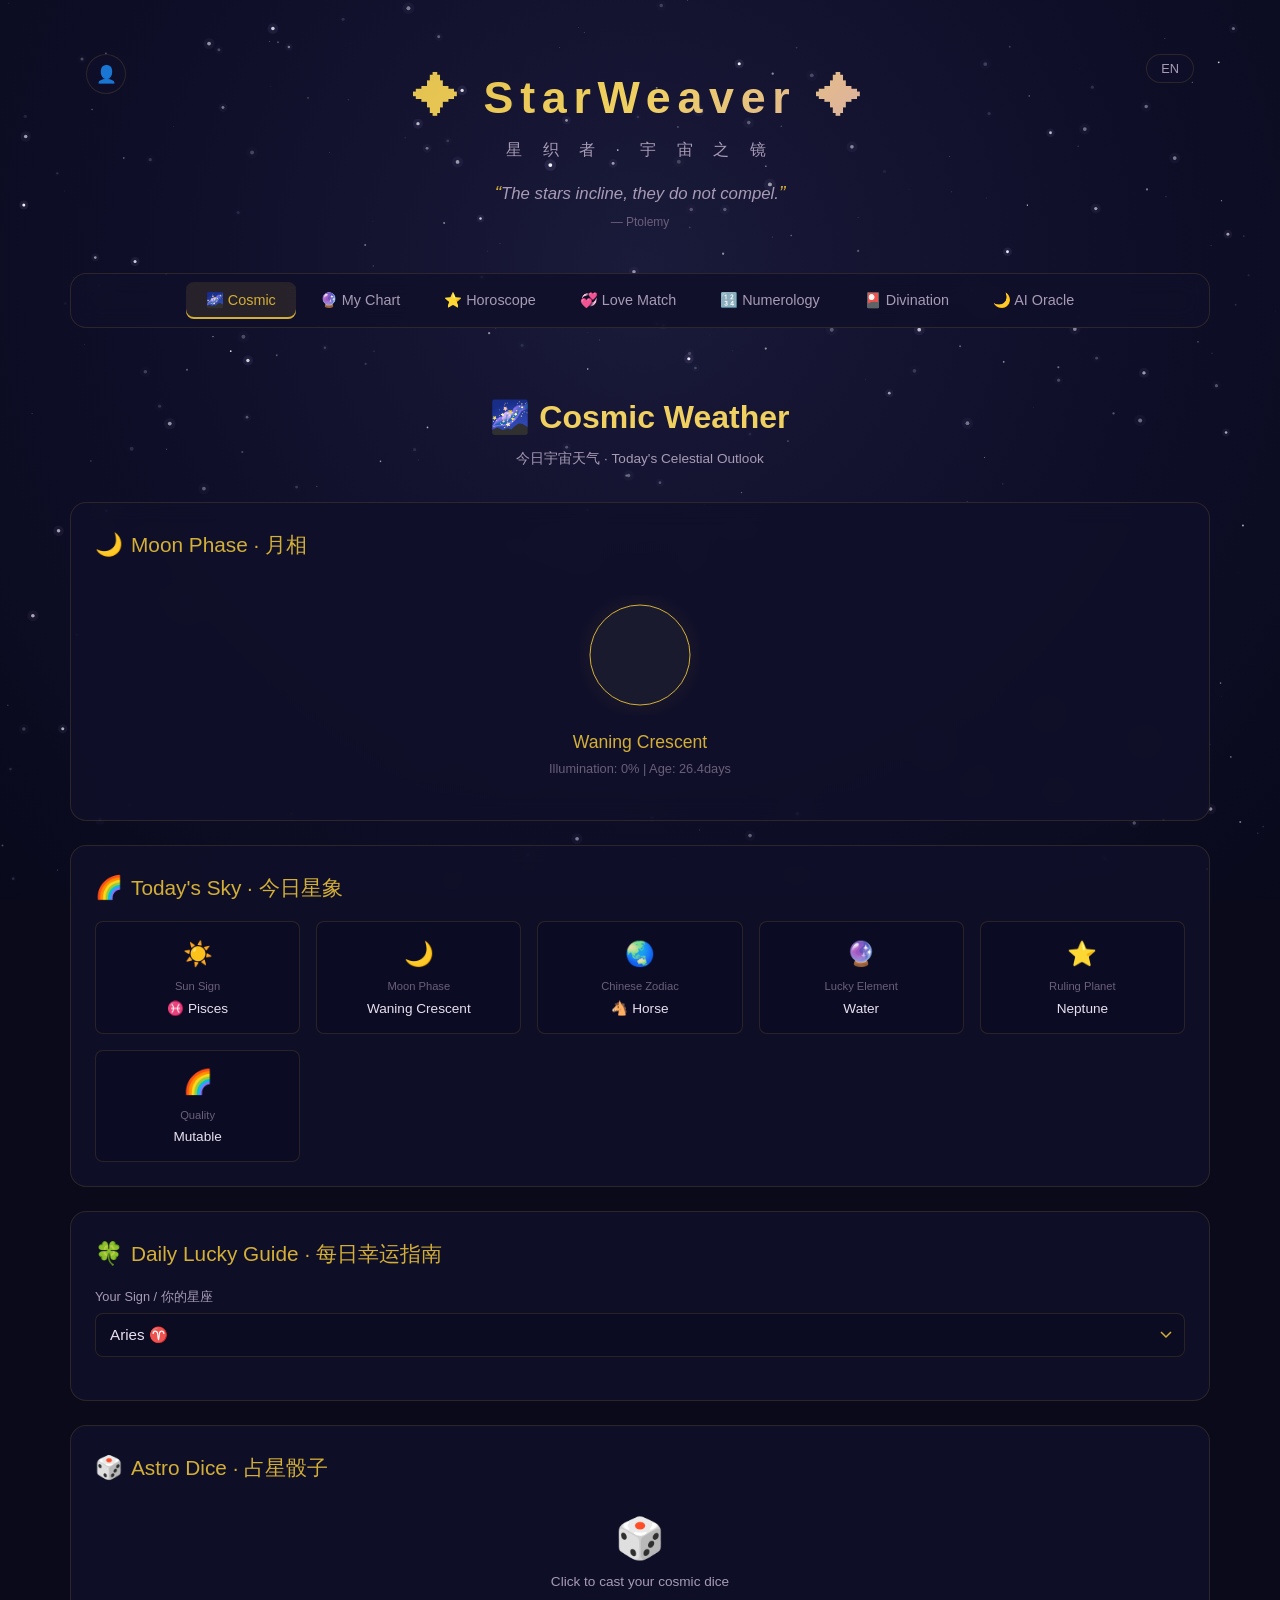
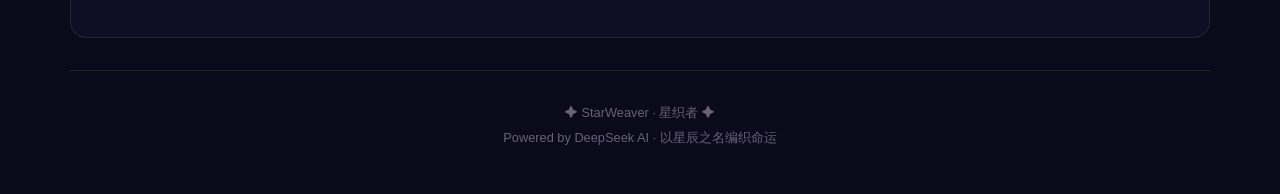
==== index.html @ 2fcab341 "feat: daily pre-generated horoscope support - js/horoscope-daily.js: lightweight IIFE fetches daily " ====
<!DOCTYPE html>
<html lang="zh-CN">
<head>
  <meta charset="UTF-8">
  <meta name="viewport" content="width=device-width, initial-scale=1.0">
  <title>StarWeaver · 星织者 — Astrology & Divination</title>
  <meta name="description" content="StarWeaver - AI-powered astrology natal chart, horoscope, and divination web app">
  <link rel="icon" href="data:image/svg+xml,<svg xmlns=%22http://www.w3.org/2000/svg%22 viewBox=%220 0 100 100%22><text y=%22.9em%22 font-size=%2290%22>✨</text></svg>">
  <link rel="stylesheet" href="css/style.css">
</head>
<body>

  <!-- ===== Loading Screen ===== -->
  <div id="loading-screen">
    <div class="loading-star">✨</div>
    <div class="loading-text" data-lang="loading">Weaving the Stars...</div>
  </div>

  <!-- ===== Star Background ===== -->
  <canvas id="star-canvas"></canvas>

  <!-- ===== App Container ===== -->
  <div class="app-container">

    <!-- ===== Header ===== -->
    <header class="header">
      <button id="user-btn" class="user-btn" style="display:none;" aria-label="User menu">👤</button>
      <button class="language-toggle" aria-label="Toggle language">EN</button>
      <h1 class="header-title">✦ StarWeaver ✦</h1>
      <p class="header-subtitle" data-lang="subtitle">星 织 者 · 宇 宙 之 镜</p>
      <div class="cosmic-quote">
        <div class="cosmic-quote-text" id="cosmic-quote-text"></div>
        <span class="cosmic-quote-author" id="cosmic-quote-author"></span>
      </div>
    </header>

    <!-- ===== Navigation ===== -->
    <nav class="nav-tabs">
      <button class="nav-tab active" data-section="home" id="tab-home">🌌 Cosmic</button>
      <button class="nav-tab" data-section="chart" id="tab-chart">🔮 My Chart</button>
      <button class="nav-tab" data-section="horoscope" id="tab-horoscope">⭐ Horoscope</button>
      <button class="nav-tab" data-section="compatibility" id="tab-compatibility">💞 Love Match</button>
      <button class="nav-tab" data-section="numerology" id="tab-numerology">🔢 Numerology</button>
      <button class="nav-tab" data-section="fortune" id="tab-fortune">🎴 Divination</button>
      <button class="nav-tab" data-section="chat" id="tab-chat">🌙 AI Oracle</button>
    </nav>

    <!-- ===== Bottom Navigation (Mobile) ===== -->
    <nav class="bottom-nav" id="bottom-nav">
      <button class="bottom-nav-item active" data-section="home" aria-label="Cosmic">
        <span class="nav-icon">🌌</span>
        <span class="nav-label">Cosmic</span>
      </button>
      <button class="bottom-nav-item" data-section="chart" aria-label="Chart">
        <span class="nav-icon">🔮</span>
        <span class="nav-label">Chart</span>
      </button>
      <button class="bottom-nav-item" data-section="horoscope" aria-label="Horoscope">
        <span class="nav-icon">⭐</span>
        <span class="nav-label">Scope</span>
      </button>
      <button class="bottom-nav-item" data-section="compatibility" aria-label="Match">
        <span class="nav-icon">💞</span>
        <span class="nav-label">Match</span>
      </button>
      <button class="bottom-nav-item" data-section="numerology" aria-label="Numerology">
        <span class="nav-icon">🔢</span>
        <span class="nav-label">Num.</span>
      </button>
      <button class="bottom-nav-item" data-section="fortune" aria-label="Fortune">
        <span class="nav-icon">🎴</span>
        <span class="nav-label">Fortune</span>
      </button>
      <button class="bottom-nav-item" data-section="chat" aria-label="Oracle">
        <span class="nav-icon">🌙</span>
        <span class="nav-label">Oracle</span>
      </button>
    </nav>

    <!-- ===== Section: Home / Cosmic Weather ===== -->
    <section id="section-home" class="section active">
      <div class="home-greeting">
        <h2>🌌 Cosmic Weather</h2>
        <p>今日宇宙天气 · Today's Celestial Outlook</p>
      </div>

      <div class="card">
        <div class="card-title"><span class="icon">🌙</span> Moon Phase · 月相</div>
        <div id="moon-phase-display" class="moon-phase"></div>
      </div>

      <div class="card">
        <div class="card-title"><span class="icon">🌈</span> Today's Sky · 今日星象</div>
        <div id="cosmic-weather" class="cosmic-weather"></div>
      </div>

      <div class="card" id="lucky-guide-card">
        <div class="card-title"><span class="icon">🍀</span> Daily Lucky Guide · 每日幸运指南</div>
        <div class="form-group">
          <label class="form-label" for="lucky-sign">Your Sign / 你的星座</label>
          <select class="form-select" id="lucky-sign">
            <!-- populated by JS -->
          </select>
        </div>
        <div class="lucky-guide-results" id="lucky-guide-results" style="display:none;">
          <div class="lucky-guide-item">
            <span class="lucky-guide-label">Lucky Numbers</span>
            <span class="lucky-guide-value" id="lucky-number">-- · -- · --</span>
          </div>
          <div class="lucky-guide-item">
            <span class="lucky-guide-label">Lucky Color</span>
            <span class="lucky-guide-value" id="lucky-color"><span class="color-swatch" id="lucky-color-swatch"></span> <span id="lucky-color-name">--</span></span>
          </div>
          <div class="lucky-guide-item">
            <span class="lucky-guide-label">Lucky Direction</span>
            <span class="lucky-guide-value" id="lucky-direction">--</span>
          </div>
          <div class="lucky-guide-item">
            <span class="lucky-guide-label">Lucky Crystal</span>
            <span class="lucky-guide-value" id="lucky-crystal">--</span>
          </div>
        </div>
      </div>

      <div class="card">
        <div class="card-title"><span class="icon">🎲</span> Astro Dice · 占星骰子</div>
        <div class="dice-container">
          <button class="dice-btn" id="dice-btn">🎲</button>
          <div class="dice-result" id="dice-result">Click to cast your cosmic dice</div>
        </div>
      </div>
    </section>

    <!-- ===== Section: Natal Chart ===== -->
    <section id="section-chart" class="section">
      <div class="card">
        <div class="card-title"><span class="icon">📜</span> Your Birth Info · 出生信息</div>
        <form id="birth-form">
          <div class="form-row">
            <div class="form-group">
              <label class="form-label" for="birth-name">Name / 姓名</label>
              <input class="form-input" id="birth-name" type="text" placeholder="Your name">
            </div>
            <div class="form-group">
              <label class="form-label" for="birthplace">Birthplace / 出生地</label>
              <input class="form-input" id="birthplace" type="text" placeholder="City">
            </div>
          </div>
          <div class="form-row">
            <div class="form-group">
              <label class="form-label" for="birth-year">Year / 年</label>
              <select class="form-select" id="birth-year">
                <!-- years generated by JS on page load -->
              </select>
            </div>
            <div class="form-group">
              <label class="form-label" for="birth-month">Month / 月</label>
              <select class="form-select" id="birth-month">
                <!-- months generated by JS on page load -->
              </select>
            </div>
            <div class="form-group">
              <label class="form-label" for="birth-day">Day / 日</label>
              <select class="form-select" id="birth-day">
                <!-- days generated by JS on page load -->
              </select>
            </div>
            <div class="form-group">
              <label class="form-label" for="birth-hour">Time / 时间</label>
              <select class="form-select" id="birth-hour">
                <!-- hours generated by JS on page load -->
              </select>
            </div>
          </div>
          <button type="submit" class="btn btn-primary">🔮 Generate My Chart · 生成星盘</button>
        </form>
      </div>

      <div class="card" id="chart-card" style="display:none;">
        <div class="card-title"><span class="icon">🌀</span> Your Natal Chart · 你的星盘</div>
        <div class="chart-container" id="natal-chart-svg"></div>
        <div class="chart-controls" style="display:none;">
          <button class="btn btn-purple" onclick="App.generateAIReading()">🤖 AI Reading · AI解读</button>
        </div>
      </div>

      <div class="card" id="chart-reading-card" style="display:none;">
        <div class="card-title"><span class="icon">📖</span> Chart Overview · 星盘概览</div>
        <div class="reading-output" id="chart-reading-text"></div>
        <div class="reading-output" id="ai-reading-output"></div>
        <button class="share-btn" id="share-chart-btn" style="display:none;" aria-label="Share">📤</button>
      </div>
    </section>

    <!-- ===== Section: Horoscope ===== -->
    <section id="section-horoscope" class="section">
      <div class="card">
        <div class="card-title"><span class="icon">⭐</span> Daily Horoscope · 每日运势</div>
        <div class="form-row" style="align-items:end;gap:1rem;">
          <div class="form-group" style="flex:1;">
            <label class="form-label">Your Sign / 你的星座</label>
            <select class="form-select" id="horoscope-sign">
              <!-- populated by JS -->
            </select>
          </div>
          <div class="form-group">
            <button class="btn btn-purple" id="btn-ai-horoscope" onclick="App.getAIHoroscope()">🤖 AI Horoscope · AI运势</button>
          </div>
        </div>
        <div class="reading-output" id="horoscope-ai-output">
          <div style="text-align:center;color:var(--text-muted);font-size:0.85rem;">
            Select your sign and click AI Horoscope for a personalized reading
          </div>
        </div>
        <button class="share-btn" id="share-horoscope-btn" style="display:none;" aria-label="Share">📤</button>
      </div>

      <div class="card">
        <div class="card-title"><span class="icon">♈</span> All Signs · 十二星座</div>
        <div class="horoscope-grid" id="zodiac-grid"></div>
      </div>

      <!-- Zodiac Detail Overlay -->
      <div class="zodiac-detail-overlay" id="zodiac-detail">
        <div class="zodiac-detail-card" id="zodiac-detail-content"></div>
      </div>
    </section>

    <!-- ===== Section: Compatibility ===== -->
    <section id="section-compatibility" class="section">
      <div class="card">
        <div class="card-title"><span class="icon">💞</span> Love Compatibility · 星座合盘</div>
        <form id="compatibility-form">
          <div class="compat-inputs">
            <div>
              <div class="form-group">
                <label class="form-label">Person 1 Name / 姓名</label>
                <input class="form-input" id="compat-name1" type="text" placeholder="Name">
              </div>
              <div class="form-group">
                <label class="form-label">Sign / 星座</label>
                <select class="form-select" id="compat-sign1">
                  <!-- populated by JS -->
                </select>
              </div>
            </div>
            <div>
              <div class="form-group">
                <label class="form-label">Person 2 Name / 姓名</label>
                <input class="form-input" id="compat-name2" type="text" placeholder="Name">
              </div>
              <div class="form-group">
                <label class="form-label">Sign / 星座</label>
                <select class="form-select" id="compat-sign2">
                  <!-- populated by JS -->
                </select>
              </div>
            </div>
          </div>
          <button type="submit" class="btn btn-primary">💞 Calculate · 测算兼容性</button>
        </form>

        <div class="compat-result" id="compat-result" style="display:none;">
          <div class="compat-label" id="compat-names"></div>
          <div class="compat-score" id="compat-score">0%</div>
          <div class="compat-label" id="compat-label"></div>
          <div class="reading-output" id="compat-ai-reading" style="margin-top:1rem;text-align:left;"></div>
        </div>
      </div>
    </section>

    <!-- ===== Section: Numerology ===== -->
    <section id="section-numerology" class="section">
      <div class="card">
        <div class="card-title"><span class="icon">🔢</span> Numerology · 生命灵数</div>
        <form id="numerology-form">
          <div class="form-row">
            <div class="form-group">
              <label class="form-label" for="numerology-name">Name / 姓名</label>
              <input class="form-input" id="numerology-name" type="text" placeholder="Your full name" value="Jane Doe">
            </div>
          </div>
          <div class="form-row" style="grid-template-columns:1fr 1fr 1fr;">
            <div class="form-group">
              <label class="form-label" for="numerology-year">Year / 年</label>
              <select class="form-select" id="numerology-year"></select>
            </div>
            <div class="form-group">
              <label class="form-label" for="numerology-month">Month / 月</label>
              <select class="form-select" id="numerology-month"></select>
            </div>
            <div class="form-group">
              <label class="form-label" for="numerology-day">Day / 日</label>
              <select class="form-select" id="numerology-day"></select>
            </div>
          </div>
          <button type="submit" class="btn btn-primary">🔮 Calculate · 计算灵数</button>
        </form>
      </div>

      <!-- Numerology Results -->
      <div class="card" id="numerology-result-card" style="display:none;">
        <div class="card-title"><span class="icon">✨</span> Your Numbers · 你的生命灵数</div>
        <div class="numerology-results" id="numerology-results"></div>
        <button id="numerology-ai-btn" class="btn btn-purple" style="margin-top:1rem;">🤖 AI Reading · AI解读</button>
        <div class="reading-output" id="numerology-ai-output"></div>
        <button class="share-btn" id="share-numerology-btn" style="display:none;" aria-label="Share">📤</button>
      </div>
    </section>

    <!-- ===== Section: Fortune / Tarot ===== -->
    <section id="section-fortune" class="section">
      <!-- Tarot -->
      <div class="card">
        <div class="card-title"><span class="icon">🃏</span> <span data-key="tarot-title">Tarot · 塔罗占卜</span></div>
        
        <!-- Question Input -->
        <div class="form-group">
          <label class="form-label" for="tarot-question"><span data-key="tarot-question-label">Your Question / 你的问题</span></label>
          <input class="form-input" id="tarot-question" type="text" 
            placeholder="e.g. What does my career path look like? / 我的事业发展如何？">
        </div>

        <!-- Spread Selector -->
        <div class="form-group">
          <label class="form-label"><span data-key="tarot-spread-label">Choose a Spread / 选择牌阵</span></label>
          <div class="spread-selector" id="spread-selector">
            <button class="spread-btn active" data-spread="three-card">
              <span class="spread-icon">3️⃣</span>
              <span class="spread-name">Three-Card</span>
              <span class="spread-desc">Past · Present · Future</span>
            </button>
            <button class="spread-btn" data-spread="celtic-cross">
              <span class="spread-icon">✝️</span>
              <span class="spread-name">Celtic Cross</span>
              <span class="spread-desc">Deep insight</span>
            </button>
            <button class="spread-btn" data-spread="love">
              <span class="spread-icon">💕</span>
              <span class="spread-name">Love</span>
              <span class="spread-desc">Relationship insight</span>
            </button>
            <button class="spread-btn" data-spread="career">
              <span class="spread-icon">💼</span>
              <span class="spread-name">Career</span>
              <span class="spread-desc">Work & purpose</span>
            </button>
            <button class="spread-btn" data-spread="daily">
              <span class="spread-icon">☀️</span>
              <span class="spread-name">Daily</span>
              <span class="spread-desc">One-card guidance</span>
            </button>
          </div>
        </div>

        <!-- Draw Button -->
        <button class="btn btn-primary" id="tarot-draw-btn">🃏 Draw Cards · 抽牌</button>
      </div>

      <!-- Tarot Result -->
      <div class="card" id="tarot-result" style="display:none;">
        <div class="card-title" style="justify-content:space-between;">
          <span><span class="icon">🃏</span> <span id="tarot-spread-name">Your Reading</span></span>
          <button class="btn btn-danger" id="tarot-redraw-btn" style="padding:6px 14px;font-size:0.8rem;">
            🔄 Redraw · 重抽
          </button>
        </div>
        
        <!-- Cards Display -->
        <div class="tarot-cards" id="tarot-cards-display"></div>
        
        <!-- AI Reading -->
        <div class="reading-output" id="tarot-reading-output">
          <div style="text-align:center;color:var(--text-muted);font-size:0.9rem;">
            Draw cards to receive your reading
          </div>
        </div>
        <button class="share-btn" id="share-tarot-btn" style="display:none;" aria-label="Share">📤</button>
      </div>
      <div class="card">
        <div class="card-title"><span class="icon">☯</span> I Ching · 周易占卜</div>

        <!-- Question Input -->
        <div class="form-group">
          <label class="form-label" for="iching-question"><span data-key="iching-question-label">Your Question / 你的问题</span></label>
          <input class="form-input" id="iching-question" type="text"
            placeholder="e.g. What guidance does the universe have for me? / 宇宙对我有何指引？">
        </div>

        <!-- Cast Button -->
        <button class="btn btn-primary" id="iching-cast-btn">☯ Cast Hexagram · 摇卦</button>
      </div>

      <!-- IChing Result -->
      <div class="card" id="iching-result" style="display:none;">
        <div class="card-title" style="justify-content:space-between;">
          <span><span class="icon">☯</span> I Ching · 周易</span>
          <button class="btn btn-danger" id="iching-recast-btn" style="padding:6px 14px;font-size:0.8rem;">
            🔄 Recast · 重摇
          </button>
        </div>

        <!-- Hexagram Display -->
        <div class="iching-display" id="iching-display">
          <div class="iching-hexagram-box" id="iching-primary-box">
            <div class="iching-hexagram-label" id="iching-primary-label"></div>
            <div class="iching-hexagram-lines" id="iching-primary-lines"></div>
            <div class="iching-hexagram-name" id="iching-primary-name"></div>
          </div>
          <div class="iching-change-arrow" id="iching-change-arrow" style="display:none;">→</div>
          <div class="iching-hexagram-box" id="iching-changing-box" style="display:none;">
            <div class="iching-hexagram-label" id="iching-changing-label">变卦 · Changed</div>
            <div class="iching-hexagram-lines" id="iching-changing-lines"></div>
            <div class="iching-hexagram-name" id="iching-changing-name"></div>
          </div>
        </div>

        <!-- Moving Lines Info -->
        <div class="iching-moving-lines" id="iching-moving-lines" style="display:none;"></div>

        <!-- AI Reading Button -->
        <button class="btn btn-purple" id="iching-ai-btn" style="margin-top:0.8rem;">🤖 AI Interpretation · AI解卦</button>

        <!-- AI Reading Output -->
        <div class="reading-output" id="iching-reading-output" style="margin-top:0.8rem;">
          <div style="text-align:center;color:var(--text-muted);font-size:0.9rem;">
            Cast the hexagram to receive your reading
          </div>
        </div>
        <button class="share-btn" id="share-iching-btn" style="display:none;" aria-label="Share">📤</button>
      </div>

      <!-- Keep existing Astro Dice -->
      <div class="card">
        <div class="card-title"><span class="icon">🎲</span> Astro Dice · 占星骰子</div>
        <div class="dice-container">
          <button class="dice-btn" id="dice-btn">🔮</button>
          <div class="dice-result" id="dice-result">Roll the dice for cosmic guidance</div>
        </div>
      </div>
    </section>

    <!-- ===== Section: AI Oracle Chat ===== -->
    <section id="section-chat" class="section">
      <!-- Chat -->
      <div class="card">
        <div class="card-title" style="justify-content:space-between;">
          <span><span class="icon">🌙</span> Chat with Stella · 星织者对话</span>
          <button class="btn btn-danger" id="btn-clear-chat" style="padding:6px 14px;font-size:0.8rem;">
            Clear · 清空
          </button>
        </div>
        <div class="ai-chat-container">
          <div class="ai-chat-messages" id="chat-messages">
            <div class="ai-message">
              <span class="msg-sender">✦ Stella · 星织者</span>
              <div>Greetings, seeker. I am Stella, weaver of stars and keeper of cosmic wisdom. What questions do you bring before the celestial court tonight?</div>
            </div>
          </div>
          <form id="chat-form" class="ai-chat-input-area">
            <input class="form-input" id="chat-input" type="text" 
              placeholder="Ask the stars anything... / 向星辰提问...">
            <button type="submit" class="btn btn-primary">Send ✦</button>
          </form>
        </div>
      </div>

      <!-- ===== DreamWeaver / 解梦师 ===== -->
      <div class="card">
        <div class="card-title"><span class="icon">🌙</span> DreamWeaver · 解梦师</div>
        <div class="form-group">
          <label class="form-label" for="dream-input"><span data-key="dream-label">Describe Your Dream / 描述你的梦境</span></label>
          <textarea class="form-input dream-input" id="dream-input" rows="3"
            placeholder="描述你的梦境.../Describe your dream..."></textarea>
        </div>
        <button class="btn btn-primary" id="dream-btn">🔮 解梦 · Interpret</button>
        <div class="reading-output" id="dream-output" style="margin-top:0.8rem;">
          <div style="text-align:center;color:var(--text-muted);font-size:0.85rem;">
            Share your dream for mystical interpretation
          </div>
        </div>
      </div>
    </section>

    <!-- ===== Auth Modal ===== -->
    <div id="auth-modal" class="modal-overlay" style="display:none;">
      <div class="modal-card">
        <button class="modal-close" id="auth-close">&times;</button>
        <div id="auth-register-view">
          <h2 class="modal-title">✨ Join StarWeaver · 加入星织者</h2>
          <p class="modal-subtitle">Register to unlock AI readings · 注册以使用 AI 解读</p>
          <form id="auth-form">
            <div class="form-group">
              <label class="form-label">Name / 昵称 <span style="color:var(--gold);">*</span></label>
              <input class="form-input" id="auth-name" type="text" placeholder="Your name / 你的名字" required>
            </div>
            <div class="form-group">
              <label class="form-label">Email / 邮箱</label>
              <input class="form-input" id="auth-email" type="email" placeholder="email@example.com">
            </div>
            <div class="form-row" style="grid-template-columns:1fr 1fr 1fr;">
              <div class="form-group">
                <label class="form-label">Year / 年</label>
                <select class="form-select" id="auth-year"></select>
              </div>
              <div class="form-group">
                <label class="form-label">Month / 月</label>
                <select class="form-select" id="auth-month"></select>
              </div>
              <div class="form-group">
                <label class="form-label">Day / 日</label>
                <select class="form-select" id="auth-day"></select>
              </div>
            </div>
            <button type="submit" class="btn btn-primary" id="auth-submit-btn">✨ Start Journey · 开始旅程</button>
          </form>
          <p class="auth-toggle-text">
            <a href="#" id="auth-toggle-link">Already registered? Log in · 已有账号？登录</a>
          </p>
        </div>
        <div id="auth-login-view" style="display:none;">
          <h2 class="modal-title">✦ Welcome Back · 欢迎回来</h2>
          <p class="modal-subtitle" id="auth-login-greeting">Continue your cosmic journey</p>
          <button class="btn btn-primary" id="auth-continue-btn">🌟 Continue · 继续</button>
          <p class="auth-toggle-text">
            <a href="#" id="auth-toggle-register">New here? Register · 新用户？注册</a>
          </p>
          <button class="btn btn-danger" id="auth-logout-btn" style="margin-top:0.8rem;">Logout · 退出</button>
        </div>
      </div>
    </div>

    <!-- ===== Premium Modal ===== -->
    <div id="premium-modal" class="modal-overlay" style="display:none;">
      <div class="modal-card premium-card">
        <button class="modal-close" id="premium-close">&times;</button>
        <div style="text-align:center;">
          <div style="font-size:3rem;margin-bottom:0.5rem;">🌟</div>
          <h2 class="modal-title">Unlock Unlimited AI · 解锁无限解读</h2>
          <p style="color:var(--text-secondary);font-size:0.9rem;margin-bottom:1rem;">
            Get unlimited AI readings, priority responses, and exclusive cosmic insights.
          </p>
          <div class="premium-price">
            <span class="premium-price-amount">¥19.9</span>
            <span class="premium-price-label">One-time · 永久解锁</span>
          </div>
          <div class="wechat-pay-box">
            <div class="wechat-pay-icon">💳</div>
            <div class="wechat-pay-text">WeChat Pay · 微信支付</div>
            <div class="wechat-pay-qr">
              <div class="qr-placeholder">
                <span>[ QR ]</span>
              </div>
            </div>
            <div class="wechat-pay-note">Scan to pay · 扫码支付 ¥19.9</div>
          </div>
          <div class="premium-divider"><span>OR · 或者</span></div>
          <form id="premium-form">
            <div class="form-group">
              <label class="form-label">Unlock Code / 解锁码</label>
              <input class="form-input" id="premium-code" type="text" placeholder="SW-XXXXXXXX" maxlength="12" style="text-align:center;letter-spacing:0.15em;font-family:monospace;">
            </div>
            <button type="submit" class="btn btn-purple">🔓 Unlock · 解锁</button>
          </form>
          <p id="premium-error" class="premium-error" style="display:none;"></p>
        </div>
      </div>
    </div>

    <!-- ===== Share Preview Modal ===== -->
    <div id="share-preview-modal" class="modal-overlay" style="display:none;">
      <div class="modal-card share-preview-card">
        <button class="modal-close" id="share-preview-close">&times;</button>
        <h2 class="modal-title">📤 <span data-lang="share-title">Share · 分享</span></h2>
        <div class="share-preview-container">
          <img id="share-preview-image" src="" alt="Fortune Card">
        </div>
        <div class="share-preview-actions">
          <button class="btn btn-primary" id="share-preview-download">💾 Download · 下载</button>
          <button class="btn btn-purple" id="share-preview-moments">📤 朋友圈 · Moments</button>
        </div>
      </div>
    </div>

    <!-- ===== Footer ===== -->
    <footer style="text-align:center;padding:2rem 0 1rem;color:var(--text-muted);font-size:0.8rem;border-top:1px solid var(--border-subtle);margin-top:2rem;">
      <p>✦ StarWeaver · 星织者 ✦</p>
      <p style="margin-top:0.3rem;">Powered by DeepSeek AI · 以星辰之名编织命运</p>
    </footer>

  </div>

  <!-- ===== Scripts ===== -->
  <script src="js/tarot.js"></script>
  <script src="js/iching.js"></script>
  <script src="js/astro.js"></script>
  <script src="js/ai.js?v=4"></script>
  <script src="js/numerology.js"></script>
  <script src="js/luckyguide.js"></script>
  <script src="js/user.js"></script>
  <script src="js/share.js"></script>
  <script src="js/horoscope-daily.js"></script>
  <script src="js/app.js?v=4"></script>

</body>
</html>
---- css/style.css ----
/* ============================================
   StarWeaver v2 - Astrology Web App
   Dark Starry Sky Theme · Mobile-First
   ============================================ */

:root {
  --bg-deep: #0a0a1a;
  --bg-dark: #10102a;
  --bg-card: rgba(16, 16, 42, 0.85);
  --bg-card-hover: rgba(26, 26, 56, 0.9);
  --gold: #d4af37;
  --gold-light: #f0d060;
  --gold-dark: #b8960f;
  --purple: #9b59b6;
  --purple-light: #c084fc;
  --purple-dark: #7c3aed;
  --blue-glow: #4a90d9;
  --text-primary: #e8e0f0;
  --text-secondary: #a89bb5;
  --text-muted: #6b5f7a;
  --border-subtle: rgba(212, 175, 55, 0.15);
  --border-glow: rgba(212, 175, 55, 0.3);
  --shadow-glow: 0 0 20px rgba(212, 175, 55, 0.1);
  --shadow-card: 0 8px 32px rgba(0, 0, 0, 0.4);
  --radius-sm: 8px;
  --radius-md: 16px;
  --radius-lg: 24px;
  --transition: all 0.3s cubic-bezier(0.4, 0, 0.2, 1);
  --nav-height: 64px;
  --safe-bottom: env(safe-area-inset-bottom, 0px);
  --header-height: auto;
}

* {
  margin: 0;
  padding: 0;
  box-sizing: border-box;
  -webkit-tap-highlight-color: transparent;
}

html {
  scroll-behavior: smooth;
}

body {
  font-family: -apple-system, BlinkMacSystemFont, 'Segoe UI', Roboto, 'Noto Sans SC', sans-serif;
  background: var(--bg-deep);
  color: var(--text-primary);
  min-height: 100vh;
  min-height: 100dvh;
  overflow-x: hidden;
  line-height: 1.6;
  position: relative;
  padding-bottom: calc(var(--nav-height) + var(--safe-bottom) + 8px);
}

/* ===== Canvas Star Background ===== */
#star-canvas {
  position: fixed;
  top: 0;
  left: 0;
  width: 100vw;
  height: 100vh;
  z-index: 0;
  pointer-events: none;
}

/* ===== Scrollbar ===== */
::-webkit-scrollbar { width: 4px; }
::-webkit-scrollbar-track { background: transparent; }
::-webkit-scrollbar-thumb { background: var(--gold-dark); border-radius: 2px; }
::-webkit-scrollbar-thumb:hover { background: var(--gold); }

/* ===== Loading Screen ===== */
#loading-screen {
  position: fixed;
  inset: 0;
  z-index: 9999;
  background: var(--bg-deep);
  display: flex;
  flex-direction: column;
  align-items: center;
  justify-content: center;
  transition: opacity 0.8s ease, visibility 0.8s ease;
}

#loading-screen.hidden {
  opacity: 0;
  visibility: hidden;
}

.loading-star {
  font-size: 4rem;
  animation: pulse-glow 2s ease-in-out infinite;
}

.loading-text {
  margin-top: 1.5rem;
  font-size: 1.2rem;
  color: var(--gold);
  letter-spacing: 0.3em;
  animation: fade-in-up 1.5s ease;
}

@keyframes pulse-glow {
  0%, 100% { transform: scale(1); text-shadow: 0 0 20px var(--gold); }
  50% { transform: scale(1.1); text-shadow: 0 0 40px var(--gold), 0 0 60px var(--purple); }
}

@keyframes fade-in-up {
  from { opacity: 0; transform: translateY(20px); }
  to { opacity: 1; transform: translateY(0); }
}

/* ===== App Container ===== */
.app-container {
  position: relative;
  z-index: 1;
  max-width: 1200px;
  margin: 0 auto;
  padding: 12px;
  padding-bottom: 20px;
}

/* ===== Header ===== */
.header {
  text-align: center;
  padding: 1.2rem 0.5rem 0.8rem;
  position: relative;
}

.header-title {
  font-size: 2.2rem;
  font-weight: 700;
  background: linear-gradient(135deg, var(--gold), var(--gold-light), var(--purple-light));
  -webkit-background-clip: text;
  -webkit-text-fill-color: transparent;
  background-clip: text;
  letter-spacing: 0.12em;
  text-shadow: none;
  position: relative;
}

.header-subtitle {
  font-size: 0.85rem;
  color: var(--text-secondary);
  margin-top: 0.2rem;
  letter-spacing: 0.4em;
}

.language-toggle {
  position: absolute;
  top: 1rem;
  right: 0.5rem;
  background: var(--bg-card);
  border: 1px solid var(--border-subtle);
  color: var(--text-secondary);
  padding: 6px 14px;
  border-radius: 20px;
  cursor: pointer;
  font-size: 0.8rem;
  transition: var(--transition);
  backdrop-filter: blur(10px);
  z-index: 10;
}

.language-toggle:hover {
  border-color: var(--gold);
  color: var(--gold);
  box-shadow: var(--shadow-glow);
}

/* ===== Cosmic Quote ===== */
.cosmic-quote {
  text-align: center;
  padding: 0.6rem 1rem;
  margin: 0.3rem auto 1rem;
  max-width: 700px;
  min-height: 2.5rem;
  position: relative;
}

.cosmic-quote-text {
  font-style: italic;
  color: var(--text-secondary);
  font-size: 0.9rem;
  line-height: 1.7;
  transition: opacity 0.6s ease;
}

.cosmic-quote-text::before { content: '\201C'; color: var(--gold); font-size: 1.2rem; }
.cosmic-quote-text::after { content: '\201D'; color: var(--gold); font-size: 1.2rem; }

.cosmic-quote-author {
  display: block;
  margin-top: 0.2rem;
  font-size: 0.75rem;
  color: var(--text-muted);
  font-style: normal;
}

/* ===== Navigation Tabs (Desktop) ===== */
.nav-tabs {
  display: none;
}

/* ===== Bottom Navigation (Mobile-First) ===== */
.bottom-nav {
  position: fixed;
  bottom: 0;
  left: 0;
  right: 0;
  z-index: 1000;
  background: rgba(10, 10, 30, 0.92);
  backdrop-filter: blur(16px) saturate(1.4);
  -webkit-backdrop-filter: blur(16px) saturate(1.4);
  border-top: 1px solid var(--border-subtle);
  display: flex;
  justify-content: space-around;
  align-items: center;
  padding: 6px 4px calc(6px + var(--safe-bottom));
  height: calc(var(--nav-height) + var(--safe-bottom));
  box-shadow: 0 -4px 30px rgba(0, 0, 0, 0.5);
}

.bottom-nav-item {
  display: flex;
  flex-direction: column;
  align-items: center;
  justify-content: center;
  gap: 2px;
  padding: 4px 6px;
  border: none;
  background: transparent;
  color: var(--text-muted);
  cursor: pointer;
  border-radius: var(--radius-sm);
  transition: var(--transition);
  flex: 1;
  max-width: 70px;
  min-height: 44px;
  -webkit-tap-highlight-color: transparent;
  position: relative;
}

.bottom-nav-item:active {
  transform: scale(0.92);
}

.bottom-nav-item .nav-icon {
  font-size: 1.3rem;
  line-height: 1;
  transition: transform 0.2s ease;
}

.bottom-nav-item.active .nav-icon {
  transform: scale(1.15);
}

.bottom-nav-item .nav-label {
  font-size: 0.6rem;
  line-height: 1;
  white-space: nowrap;
  transition: var(--transition);
}

.bottom-nav-item.active {
  color: var(--gold);
}

.bottom-nav-item.active::before {
  content: '';
  position: absolute;
  top: 0;
  left: 50%;
  transform: translateX(-50%);
  width: 20px;
  height: 2px;
  background: var(--gold);
  border-radius: 0 0 2px 2px;
  box-shadow: 0 0 8px var(--gold);
}

/* Bottom nav indicator glow */
.bottom-nav-item.active .nav-icon {
  filter: drop-shadow(0 0 6px rgba(212, 175, 55, 0.4));
}

/* ===== Sections ===== */
.section {
  display: none;
  animation: section-fade-in 0.4s ease;
}

.section.active {
  display: block;
}

@keyframes section-fade-in {
  from { opacity: 0; transform: translateY(12px); }
  to { opacity: 1; transform: translateY(0); }
}

/* ===== Cards ===== */
.card {
  background: var(--bg-card);
  border: 1px solid var(--border-subtle);
  border-radius: var(--radius-md);
  padding: 1rem;
  margin-bottom: 1rem;
  backdrop-filter: blur(12px);
  -webkit-backdrop-filter: blur(12px);
  transition: var(--transition);
}

.card:active {
  transform: scale(0.99);
}

.card-title {
  font-size: 1.1rem;
  color: var(--gold);
  margin-bottom: 0.8rem;
  display: flex;
  align-items: center;
  gap: 8px;
}

.card-title .icon { font-size: 1.2rem; }

/* ===== Form ===== */
.form-group {
  margin-bottom: 0.8rem;
}

.form-label {
  display: block;
  font-size: 0.8rem;
  color: var(--text-secondary);
  margin-bottom: 0.3rem;
}

.form-input, .form-select {
  width: 100%;
  padding: 12px 14px;
  background: rgba(10, 10, 30, 0.6);
  border: 1px solid var(--border-subtle);
  border-radius: var(--radius-sm);
  color: var(--text-primary);
  font-size: 0.95rem;
  transition: var(--transition);
  outline: none;
  min-height: 44px;
}

.form-input:focus, .form-select:focus {
  border-color: var(--gold);
  box-shadow: 0 0 15px rgba(212, 175, 55, 0.15);
}

.form-input::placeholder {
  color: var(--text-muted);
}

.form-select {
  appearance: none;
  cursor: pointer;
  background-image: url("data:image/svg+xml,%3Csvg xmlns='http://www.w3.org/2000/svg' width='12' height='8' viewBox='0 0 12 8'%3E%3Cpath d='M1 1l5 5 5-5' stroke='%23d4af37' fill='none' stroke-width='1.5'/%3E%3C/svg%3E");
  background-repeat: no-repeat;
  background-position: right 12px center;
  padding-right: 36px;
}

.form-row {
  display: grid;
  grid-template-columns: 1fr 1fr;
  gap: 0.7rem;
}

/* ===== Button ===== */
.btn {
  display: inline-flex;
  align-items: center;
  justify-content: center;
  gap: 8px;
  padding: 12px 24px;
  border: none;
  border-radius: var(--radius-sm);
  font-size: 0.9rem;
  cursor: pointer;
  transition: var(--transition);
  font-weight: 500;
  min-height: 44px;
  -webkit-tap-highlight-color: transparent;
}

.btn:active {
  transform: scale(0.96);
}

.btn-primary {
  background: linear-gradient(135deg, var(--gold-dark), var(--gold));
  color: var(--bg-deep);
  width: 100%;
}

.btn-primary:hover {
  box-shadow: 0 6px 25px rgba(212, 175, 55, 0.3);
}

.btn-secondary {
  background: rgba(212, 175, 55, 0.1);
  border: 1px solid var(--border-subtle);
  color: var(--gold);
}

.btn-secondary:hover {
  background: rgba(212, 175, 55, 0.2);
  border-color: var(--gold);
}

.btn-purple {
  background: linear-gradient(135deg, var(--purple-dark), var(--purple));
  color: white;
}

.btn-purple:hover {
  box-shadow: 0 6px 25px rgba(155, 89, 182, 0.3);
}

.btn-danger {
  background: rgba(239, 68, 68, 0.15);
  border: 1px solid rgba(239, 68, 68, 0.3);
  color: #ef4444;
}

.btn:disabled {
  opacity: 0.5;
  cursor: not-allowed;
  transform: none !important;
}

/* ===== Natal Chart Section ===== */
.chart-container {
  position: relative;
  width: 100%;
  max-width: 400px;
  margin: 0 auto;
}

.chart-container svg {
  width: 100%;
  height: auto;
}

.chart-controls {
  display: flex;
  justify-content: center;
  gap: 0.8rem;
  margin-top: 0.8rem;
}

/* ===== Reading Output ===== */
.reading-output {
  background: rgba(10, 10, 30, 0.4);
  border: 1px solid var(--border-subtle);
  border-radius: var(--radius-sm);
  padding: 1rem;
  margin-top: 0.8rem;
  min-height: 80px;
  line-height: 1.7;
  color: var(--text-secondary);
  font-size: 0.9rem;
  white-space: pre-wrap;
}

.reading-output.loading {
  display: flex;
  align-items: center;
  justify-content: center;
  color: var(--text-muted);
}

.reading-output.loading::after {
  content: '';
  width: 18px;
  height: 18px;
  border: 2px solid var(--gold);
  border-top-color: transparent;
  border-radius: 50%;
  animation: spin 0.8s linear infinite;
  margin-left: 8px;
}

@keyframes spin { to { transform: rotate(360deg); } }

/* ===== Horoscope ===== */
.horoscope-grid {
  display: grid;
  grid-template-columns: repeat(2, 1fr);
  gap: 0.7rem;
}

.zodiac-card {
  background: rgba(10, 10, 30, 0.4);
  border: 1px solid var(--border-subtle);
  border-radius: var(--radius-sm);
  padding: 0.8rem 0.5rem;
  text-align: center;
  cursor: pointer;
  transition: var(--transition);
  -webkit-tap-highlight-color: transparent;
}

.zodiac-card:active {
  transform: scale(0.95);
  border-color: var(--gold);
}

.zodiac-card .zodiac-icon {
  font-size: 2rem;
  margin-bottom: 0.3rem;
}

.zodiac-card .zodiac-name {
  font-size: 0.9rem;
  font-weight: 600;
  color: var(--text-primary);
}

.zodiac-card .zodiac-dates {
  font-size: 0.7rem;
  color: var(--text-muted);
  margin-top: 0.1rem;
}

.zodiac-card .zodiac-horoscope {
  font-size: 0.75rem;
  color: var(--text-secondary);
  margin-top: 0.3rem;
  line-height: 1.4;
  display: -webkit-box;
  -webkit-line-clamp: 3;
  -webkit-box-orient: vertical;
  overflow: hidden;
}

/* ===== Zodiac Detail ===== */
.zodiac-detail-overlay {
  position: fixed;
  inset: 0;
  z-index: 1000;
  background: rgba(0, 0, 0, 0.7);
  display: none;
  align-items: flex-end;
  justify-content: center;
  padding: 16px;
  backdrop-filter: blur(4px);
  -webkit-backdrop-filter: blur(4px);
}

.zodiac-detail-overlay.active {
  display: flex;
}

.zodiac-detail-card {
  background: var(--bg-dark);
  border: 1px solid var(--gold);
  border-radius: var(--radius-lg);
  padding: 1.5rem;
  max-width: 500px;
  width: 100%;
  max-height: 70vh;
  overflow-y: auto;
  box-shadow: 0 0 40px rgba(212, 175, 55, 0.2);
  animation: modal-slide-up 0.35s cubic-bezier(0.4, 0, 0.2, 1);
}

@keyframes modal-slide-up {
  from { opacity: 0; transform: translateY(40px) scale(0.95); }
  to { opacity: 1; transform: translateY(0) scale(1); }
}

.zodiac-detail-card .close-btn {
  float: right;
  background: none;
  border: none;
  color: var(--text-muted);
  font-size: 1.5rem;
  cursor: pointer;
  transition: var(--transition);
  padding: 4px 8px;
}

.zodiac-detail-card .close-btn:active { color: var(--gold); }

.zodiac-detail-card h2 {
  font-size: 1.5rem;
  color: var(--gold);
  margin-bottom: 0.8rem;
}

.zodiac-detail-card .info-row {
  display: flex;
  justify-content: space-between;
  padding: 0.4rem 0;
  border-bottom: 1px solid var(--border-subtle);
}

.zodiac-detail-card .info-label { color: var(--text-muted); font-size: 0.8rem; }
.zodiac-detail-card .info-value { color: var(--text-primary); font-size: 0.85rem; }

/* ===== Compatibility ===== */
.compat-inputs {
  display: grid;
  grid-template-columns: 1fr;
  gap: 1rem;
  margin-bottom: 1rem;
}

.compat-result {
  text-align: center;
  padding: 1.5rem;
}

.compat-score {
  font-size: 3rem;
  font-weight: 700;
  background: linear-gradient(135deg, var(--gold), var(--purple-light));
  -webkit-background-clip: text;
  -webkit-text-fill-color: transparent;
  background-clip: text;
}

.compat-label {
  font-size: 0.85rem;
  color: var(--text-muted);
  margin-top: 0.2rem;
}

/* ===== AI Chat ===== */
.ai-chat-container {
  max-width: 700px;
  margin: 0 auto;
}

.ai-chat-messages {
  max-height: 350px;
  overflow-y: auto;
  padding: 0.8rem;
  background: rgba(10, 10, 30, 0.3);
  border-radius: var(--radius-sm);
  margin-bottom: 0.8rem;
  display: flex;
  flex-direction: column;
  gap: 0.8rem;
  -webkit-overflow-scrolling: touch;
}

.ai-message, .user-message {
  max-width: 90%;
  padding: 0.7rem 1rem;
  border-radius: var(--radius-md);
  font-size: 0.9rem;
  line-height: 1.6;
  animation: msg-in 0.3s ease;
}

@keyframes msg-in {
  from { opacity: 0; transform: translateY(8px); }
  to { opacity: 1; transform: translateY(0); }
}

.ai-message {
  align-self: flex-start;
  background: rgba(155, 89, 182, 0.12);
  border: 1px solid rgba(155, 89, 182, 0.2);
  color: var(--text-primary);
  border-bottom-left-radius: 4px;
}

.ai-message .msg-sender {
  font-size: 0.7rem;
  color: var(--purple-light);
  margin-bottom: 0.2rem;
  display: block;
}

.user-message {
  align-self: flex-end;
  background: rgba(212, 175, 55, 0.1);
  border: 1px solid rgba(212, 175, 55, 0.2);
  color: var(--gold-light);
  border-bottom-right-radius: 4px;
}

.ai-chat-input-area {
  display: flex;
  gap: 0.5rem;
}

.ai-chat-input-area .form-input {
  flex: 1;
  min-height: 44px;
}

.ai-chat-input-area .btn {
  flex-shrink: 0;
  padding: 12px 18px;
}

/* Typing effect cursor */
.typing-cursor::after {
  content: '|';
  animation: blink 0.8s infinite;
  color: var(--gold);
}

@keyframes blink { 50% { opacity: 0; } }

/* ===== API Key Input ===== */
.api-key-area {
  background: linear-gradient(135deg, rgba(212, 175, 55, 0.05), rgba(155, 89, 182, 0.05));
  border: 1px dashed var(--border-glow);
  border-radius: var(--radius-md);
  padding: 1rem;
  margin-bottom: 1rem;
}

.api-key-area .form-row {
  display: flex;
  flex-direction: column;
  gap: 0.5rem;
}

.api-key-area .form-input {
  flex: 1;
}

.api-key-status {
  font-size: 0.75rem;
  margin-top: 0.3rem;
}

.api-key-status.connected { color: #22c55e; }
.api-key-status.disconnected { color: var(--text-muted); }

.model-selector {
  display: flex;
  gap: 0.5rem;
  align-items: center;
}

.model-selector select {
  background: rgba(10, 10, 30, 0.6);
  border: 1px solid var(--border-subtle);
  border-radius: var(--radius-sm);
  color: var(--text-primary);
  padding: 10px 12px;
  font-size: 0.85rem;
  outline: none;
  cursor: pointer;
  min-height: 44px;
  width: 100%;
}

.model-selector select:focus {
  border-color: var(--gold);
}

/* ===== Fortune / Divination ===== */
.fortune-container {
  text-align: center;
  padding: 1rem;
}

.fortune-btn {
  font-size: 2.5rem;
  background: none;
  border: 2px solid var(--gold);
  border-radius: 50%;
  width: 70px;
  height: 70px;
  cursor: pointer;
  transition: var(--transition);
  animation: float 3s ease-in-out infinite;
}

.fortune-btn:active {
  transform: scale(0.9);
}

@keyframes float {
  0%, 100% { transform: translateY(0); }
  50% { transform: translateY(-6px); }
}

.fortune-result {
  margin-top: 1rem;
  padding: 1rem;
  background: rgba(10, 10, 30, 0.4);
  border-radius: var(--radius-sm);
  border: 1px solid var(--border-subtle);
  min-height: 60px;
  display: flex;
  flex-direction: column;
  align-items: center;
  justify-content: center;
}

.fortune-result .fortune-card-name {
  font-size: 1.1rem;
  color: var(--gold);
  margin-bottom: 0.3rem;
}

.fortune-result .fortune-card-meaning {
  color: var(--text-secondary);
  font-size: 0.85rem;
  line-height: 1.5;
}

/* ===== Moon Phase ===== */
.moon-phase {
  text-align: center;
  padding: 1rem;
}

.moon-svg {
  width: 100px;
  height: 100px;
  margin: 0 auto 0.8rem;
}

.moon-name {
  font-size: 1.1rem;
  color: var(--gold);
  margin-bottom: 0.2rem;
}

.moon-date {
  font-size: 0.8rem;
  color: var(--text-muted);
}

/* ===== Cosmic Weather ===== */
.cosmic-weather {
  display: grid;
  grid-template-columns: repeat(2, 1fr);
  gap: 0.7rem;
}

.weather-item {
  text-align: center;
  padding: 0.8rem 0.5rem;
  background: rgba(10, 10, 30, 0.4);
  border-radius: var(--radius-sm);
  border: 1px solid var(--border-subtle);
}

.weather-item .weather-icon {
  font-size: 1.5rem;
  margin-bottom: 0.3rem;
}

.weather-item .weather-label {
  font-size: 0.7rem;
  color: var(--text-muted);
}

.weather-item .weather-value {
  font-size: 0.85rem;
  color: var(--text-primary);
  margin-top: 0.1rem;
}

/* ===== Astro Dice ===== */
.dice-container {
  text-align: center;
  padding: 0.8rem;
}

.dice-btn {
  font-size: 2.5rem;
  background: none;
  border: none;
  cursor: pointer;
  transition: var(--transition);
  display: inline-block;
  min-width: 44px;
  min-height: 44px;
}

.dice-btn:active {
  transform: scale(0.9);
}

.dice-btn.rolling {
  animation: dice-roll 0.6s ease;
}

@keyframes dice-roll {
  0% { transform: rotate(0deg) scale(1); }
  25% { transform: rotate(90deg) scale(1.2); }
  50% { transform: rotate(180deg) scale(1); }
  75% { transform: rotate(270deg) scale(1.2); }
  100% { transform: rotate(360deg) scale(1); }
}

.dice-result {
  margin-top: 0.6rem;
  color: var(--text-secondary);
  font-size: 0.85rem;
  min-height: 1.8rem;
}

/* ===== Home / Landing ===== */
.home-greeting {
  text-align: center;
  padding: 1.2rem 0.5rem;
}

.home-greeting h2 {
  font-size: 1.4rem;
  color: var(--gold-light);
  margin-bottom: 0.3rem;
}

.home-greeting p {
  color: var(--text-secondary);
  font-size: 0.85rem;
}

/* ===== Footer ===== */
footer {
  text-align: center;
  padding: 1.5rem 0 0.8rem;
  color: var(--text-muted);
  font-size: 0.75rem;
  border-top: 1px solid var(--border-subtle);
  margin-top: 1.5rem;
}

/* ============================================
   Tablet Styles (≥ 600px)
   ============================================ */
@media (min-width: 600px) {
  body {
    padding-bottom: 0;
  }

  .app-container {
    padding: 20px;
  }

  .header {
    padding: 2rem 1rem 1rem;
  }

  .header-title {
    font-size: 2.5rem;
    letter-spacing: 0.15em;
  }

  .header-subtitle {
    font-size: 0.95rem;
    letter-spacing: 0.5em;
  }

  /* Show desktop tabs, hide bottom nav */
  .bottom-nav {
    display: none;
  }

  .nav-tabs {
    display: flex;
    justify-content: center;
    gap: 4px;
    padding: 0.5rem;
    background: var(--bg-card);
    border-radius: var(--radius-md);
    backdrop-filter: blur(12px);
    -webkit-backdrop-filter: blur(12px);
    border: 1px solid var(--border-subtle);
    margin-bottom: 2rem;
    flex-wrap: wrap;
  }

  .nav-tab {
    padding: 10px 20px;
    border: none;
    background: transparent;
    color: var(--text-secondary);
    cursor: pointer;
    border-radius: var(--radius-sm);
    font-size: 0.9rem;
    transition: var(--transition);
    display: flex;
    align-items: center;
    gap: 6px;
    white-space: nowrap;
  }

  .nav-tab:hover {
    color: var(--text-primary);
    background: rgba(212, 175, 55, 0.08);
  }

  .nav-tab.active {
    color: var(--gold);
    background: rgba(212, 175, 55, 0.12);
    box-shadow: inset 0 -2px 0 var(--gold);
  }

  .nav-tab .icon { font-size: 1.1rem; }

  .card {
    padding: 1.5rem;
    margin-bottom: 1.5rem;
  }

  .card:active {
    transform: none;
  }

  .card-title {
    font-size: 1.3rem;
    margin-bottom: 1rem;
  }

  .card-title .icon { font-size: 1.4rem; }

  .form-row {
    grid-template-columns: 1fr 1fr;
    gap: 1rem;
  }

  .form-group {
    margin-bottom: 1.2rem;
  }

  .btn {
    padding: 12px 28px;
    width: auto;
  }

  .btn-primary {
    width: auto;
  }

  .horoscope-grid {
    grid-template-columns: repeat(auto-fill, minmax(200px, 1fr));
    gap: 1rem;
  }

  .zodiac-card {
    padding: 1.2rem;
  }

  .zodiac-card .zodiac-icon {
    font-size: 2.5rem;
  }

  .zodiac-card:hover {
    border-color: var(--gold);
    transform: translateY(-4px);
    box-shadow: 0 8px 30px rgba(212, 175, 55, 0.15);
  }

  .cosmic-weather {
    grid-template-columns: repeat(auto-fit, minmax(180px, 1fr));
    gap: 1rem;
  }

  .compat-inputs {
    grid-template-columns: 1fr 1fr;
    gap: 1.5rem;
  }

  .compat-score {
    font-size: 4rem;
  }

  .zodiac-detail-card {
    padding: 2rem;
    max-height: 80vh;
  }

  @keyframes modal-slide-up {
    from { opacity: 0; transform: scale(0.9) translateY(20px); }
    to { opacity: 1; transform: scale(1) translateY(0); }
  }

  .zodiac-detail-overlay {
    align-items: center;
  }

  .chart-container {
    max-width: 500px;
  }

  .moon-svg {
    width: 120px;
    height: 120px;
  }

  .fortune-btn {
    width: 80px;
    height: 80px;
    font-size: 3rem;
  }

  .fortune-btn:hover {
    transform: scale(1.1);
    box-shadow: 0 0 30px rgba(212, 175, 55, 0.4);
  }

  .ai-chat-messages {
    max-height: 400px;
  }

  .api-key-area .form-row {
    flex-direction: row;
    align-items: end;
  }

  .home-greeting h2 {
    font-size: 1.8rem;
  }

  .language-toggle {
    top: 1.5rem;
    right: 1rem;
  }

  .dice-btn:hover {
    transform: scale(1.2);
  }

  .ai-message, .user-message {
    max-width: 85%;
    padding: 0.8rem 1.2rem;
  }
}

/* ============================================
   Desktop Styles (≥ 1024px)
   ============================================ */
@media (min-width: 1024px) {
  .app-container {
    padding: 30px;
  }

  .header-title {
    font-size: 2.8rem;
  }

  .header-subtitle {
    font-size: 1rem;
  }

  .cosmic-quote-text {
    font-size: 1.05rem;
  }

  .home-greeting {
    padding: 2rem 1rem;
  }

  .home-greeting h2 {
    font-size: 2rem;
  }
}

/* ===== Numerology / 生命灵数 ===== */
.numerology-results {
  display: grid;
  grid-template-columns: 1fr;
  gap: 1rem;
  padding: 0.5rem 0;
}

.numerology-item {
  background: rgba(10, 10, 30, 0.5);
  border: 1px solid var(--border-subtle);
  border-radius: var(--radius-md);
  padding: 1.2rem 1rem;
  text-align: center;
  animation: numerology-fade-in 0.5s ease backwards;
  transition: all 0.3s ease;
}

.numerology-item:nth-child(1) { animation-delay: 0.1s; }
.numerology-item:nth-child(2) { animation-delay: 0.2s; }
.numerology-item:nth-child(3) { animation-delay: 0.3s; }
.numerology-item:nth-child(4) { animation-delay: 0.4s; }

@keyframes numerology-fade-in {
  from { opacity: 0; transform: translateY(16px); }
  to { opacity: 1; transform: translateY(0); }
}

.numerology-label {
  font-size: 0.75rem;
  color: var(--text-muted);
  text-transform: uppercase;
  letter-spacing: 0.12em;
  margin-bottom: 0.5rem;
}

.numerology-number {
  position: relative;
  display: flex;
  align-items: center;
  justify-content: center;
  gap: 0.5rem;
  margin-bottom: 0.4rem;
}

.numerology-digit {
  font-size: 3.5rem;
  font-weight: 800;
  color: var(--num-color, var(--gold));
  text-shadow:
    0 0 20px color-mix(in srgb, var(--num-color, var(--gold)) 50%, transparent),
    0 0 40px color-mix(in srgb, var(--num-color, var(--gold)) 30%, transparent),
    0 0 80px color-mix(in srgb, var(--num-color, var(--gold)) 15%, transparent);
  line-height: 1;
  transition: text-shadow 0.3s ease;
}

.numerology-number.master .numerology-digit {
  font-size: 4rem;
  background: linear-gradient(135deg, var(--num-color, var(--gold)), #fff);
  -webkit-background-clip: text;
  -webkit-text-fill-color: transparent;
  background-clip: text;
}

.numerology-master-badge {
  font-size: 0.6rem;
  padding: 2px 8px;
  background: linear-gradient(135deg, var(--gold), var(--gold-light));
  color: var(--bg-deep);
  border-radius: 10px;
  font-weight: 700;
  letter-spacing: 0.05em;
  animation: numerology-badge-glow 2s ease-in-out infinite;
}

@keyframes numerology-badge-glow {
  0%, 100% { box-shadow: 0 0 8px rgba(212, 175, 55, 0.3); }
  50% { box-shadow: 0 0 20px rgba(212, 175, 55, 0.6); }
}

.numerology-icon {
  font-size: 1.8rem;
  margin-bottom: 0.3rem;
}

.numerology-title {
  font-size: 0.95rem;
  font-weight: 700;
  color: var(--text-primary);
  margin-bottom: 0.3rem;
}

.numerology-desc {
  font-size: 0.8rem;
  color: var(--text-secondary);
  line-height: 1.6;
  max-width: 320px;
  margin: 0 auto;
}

@media (min-width: 600px) {
  .numerology-results {
    grid-template-columns: 1fr 1fr;
    gap: 1.2rem;
  }

  .numerology-item {
    padding: 1.5rem;
  }

  .numerology-item:hover {
    border-color: var(--border-glow);
    transform: translateY(-4px);
    box-shadow: 0 12px 40px rgba(0, 0, 0, 0.4);
  }

  .numerology-digit {
    font-size: 4.5rem;
  }

  .numerology-number.master .numerology-digit {
    font-size: 5rem;
  }

  .numerology-icon {
    font-size: 2.2rem;
  }
}

@media (min-width: 1024px) {
  .numerology-results {
    grid-template-columns: repeat(4, 1fr);
  }
}

/* ===== Tarot Styles ===== */
.spread-selector {
  display: grid;
  grid-template-columns: repeat(auto-fill, minmax(140px, 1fr));
  gap: 0.5rem;
}

.spread-btn {
  display: flex;
  flex-direction: column;
  align-items: center;
  gap: 2px;
  padding: 0.8rem 0.5rem;
  background: rgba(10, 10, 30, 0.4);
  border: 1px solid var(--border-subtle);
  border-radius: var(--radius-sm);
  color: var(--text-secondary);
  cursor: pointer;
  transition: var(--transition);
  font-size: 0.8rem;
  min-height: 70px;
}

.spread-btn:active {
  transform: scale(0.95);
}

.spread-btn.active {
  border-color: var(--gold);
  background: rgba(212, 175, 55, 0.1);
  color: var(--gold);
  box-shadow: 0 0 15px rgba(212, 175, 55, 0.15);
}

.spread-btn .spread-icon { font-size: 1.4rem; }
.spread-btn .spread-name { font-weight: 600; font-size: 0.85rem; }
.spread-btn .spread-desc { font-size: 0.65rem; color: var(--text-muted); }

/* Tarot Cards Display */
.tarot-cards {
  display: flex;
  flex-wrap: wrap;
  justify-content: center;
  gap: 0.8rem;
  padding: 1rem 0;
}

.tarot-card {
  width: 100px;
  background: linear-gradient(145deg, rgba(20, 20, 50, 0.9), rgba(10, 10, 30, 0.9));
  border: 1px solid var(--border-subtle);
  border-radius: var(--radius-sm);
  padding: 0.6rem 0.4rem;
  text-align: center;
  animation: card-deal 0.5s ease backwards;
  cursor: default;
  transition: var(--transition);
}

.tarot-card:nth-child(1) { animation-delay: 0.1s; }
.tarot-card:nth-child(2) { animation-delay: 0.2s; }
.tarot-card:nth-child(3) { animation-delay: 0.3s; }
.tarot-card:nth-child(4) { animation-delay: 0.4s; }
.tarot-card:nth-child(5) { animation-delay: 0.5s; }
.tarot-card:nth-child(6) { animation-delay: 0.6s; }
.tarot-card:nth-child(7) { animation-delay: 0.7s; }
.tarot-card:nth-child(8) { animation-delay: 0.8s; }
.tarot-card:nth-child(9) { animation-delay: 0.9s; }
.tarot-card:nth-child(10) { animation-delay: 1.0s; }

@keyframes card-deal {
  from { opacity: 0; transform: translateY(-30px) rotate(-10deg) scale(0.8); }
  to { opacity: 1; transform: translateY(0) rotate(0) scale(1); }
}

.tarot-card.reversed {
  border-color: rgba(239, 68, 68, 0.3);
}

.tarot-card .card-position {
  font-size: 0.65rem;
  color: var(--text-muted);
  margin-bottom: 0.2rem;
  text-transform: uppercase;
  letter-spacing: 0.05em;
}

.tarot-card .card-symbol {
  font-size: 2rem;
  margin-bottom: 0.2rem;
}

.tarot-card .card-name {
  font-size: 0.75rem;
  font-weight: 600;
  color: var(--text-primary);
  line-height: 1.2;
}

.tarot-card .card-meaning {
  font-size: 0.65rem;
  color: var(--text-secondary);
  margin-top: 0.2rem;
  line-height: 1.3;
}

.tarot-card .card-rev-badge {
  display: inline-block;
  font-size: 0.55rem;
  padding: 1px 6px;
  background: rgba(239, 68, 68, 0.2);
  color: #ef4444;
  border-radius: 4px;
  margin-top: 0.2rem;
}

.tarot-card:hover {
  border-color: var(--border-glow);
  transform: translateY(-4px);
  box-shadow: 0 8px 25px rgba(212, 175, 55, 0.15);
}

/* Tablet+ tarot cards */
@media (min-width: 600px) {
  .spread-selector {
    grid-template-columns: repeat(5, 1fr);
  }
  .tarot-card {
    width: 120px;
    padding: 0.8rem 0.5rem;
  }
  .tarot-card .card-symbol { font-size: 2.5rem; }
  .tarot-card .card-name { font-size: 0.85rem; }
}

/* ===== IChing / 周易 Styles ===== */
.iching-display {
  display: flex;
  align-items: center;
  justify-content: center;
  gap: 1rem;
  padding: 1rem 0;
  flex-wrap: wrap;
}

.iching-hexagram-box {
  text-align: center;
  background: rgba(10, 10, 30, 0.4);
  border: 1px solid var(--border-subtle);
  border-radius: var(--radius-sm);
  padding: 1rem 1.5rem;
  min-width: 140px;
}

.iching-hexagram-label {
  font-size: 0.75rem;
  color: var(--text-muted);
  margin-bottom: 0.5rem;
  text-transform: uppercase;
  letter-spacing: 0.1em;
}

.iching-hexagram-lines {
  display: flex;
  flex-direction: column;
  align-items: center;
  gap: 4px;
  margin-bottom: 0.5rem;
}

.iching-line {
  display: flex;
  align-items: center;
  justify-content: center;
  gap: 6px;
  height: 22px;
}

.iching-line-bar {
  display: block;
  height: 4px;
  border-radius: 2px;
}

.iching-line .yang-bar {
  width: 80px;
  background: var(--gold);
  box-shadow: 0 0 6px rgba(212, 175, 55, 0.4);
}

.iching-line .yin-bar {
  display: flex;
  gap: 10px;
  width: 80px;
}

.iching-line .yin-left,
.iching-line .yin-right {
  display: block;
  height: 4px;
  width: 35px;
  background: var(--gold);
  border-radius: 2px;
  box-shadow: 0 0 6px rgba(212, 175, 55, 0.4);
}

.iching-line .yin-gap {
  display: block;
  width: 10px;
}

.iching-change-mark {
  font-size: 0.7rem;
  color: #ef4444;
  font-weight: bold;
  opacity: 0;
  transition: opacity 0.3s;
}

.iching-line.changing .iching-change-mark {
  opacity: 1;
}

.iching-line.changing .yang-bar,
.iching-line.changing .yin-left,
.iching-line.changing .yin-right {
  background: linear-gradient(90deg, var(--gold), #ef4444, var(--gold));
  animation: iching-pulse 1.5s ease-in-out infinite;
}

@keyframes iching-pulse {
  0%, 100% { opacity: 1; }
  50% { opacity: 0.6; }
}

.iching-line-num {
  font-size: 0.6rem;
  color: var(--text-muted);
  width: 12px;
  text-align: center;
}

.iching-hexagram-name {
  font-size: 0.85rem;
  color: var(--gold);
  font-weight: 600;
  margin-top: 0.3rem;
}

.iching-change-arrow {
  font-size: 1.5rem;
  color: var(--text-muted);
  padding: 0 0.5rem;
}

.iching-moving-lines {
  text-align: center;
  padding: 0.5rem;
  background: rgba(239, 68, 68, 0.05);
  border: 1px solid rgba(239, 68, 68, 0.15);
  border-radius: var(--radius-sm);
  margin-top: 0.5rem;
}

/* ===== Dream Input ===== */
textarea.dream-input {
  resize: vertical;
  min-height: 80px;
  font-family: inherit;
  line-height: 1.6;
}

@media (min-width: 600px) {
  .iching-display {
    gap: 2rem;
  }
  .iching-hexagram-box {
    min-width: 180px;
    padding: 1.5rem 2rem;
  }
  .iching-line .yang-bar {
    width: 100px;
  }
  .iching-line .yin-left,
  .iching-line .yin-right {
    width: 45px;
  }
}

/* ===== Footer ===== */
  body {
    padding-top: env(safe-area-inset-top, 0px);
  }
}

/* ============================================
   Mobile Styles (≤ 768px) - Touch Target & iOS Fixes
   ============================================ */
@media (max-width: 768px) {
  /* iOS Safari auto-zoom fix: inputs with font-size < 16px
     cause page zoom on focus. Force 16px on all form inputs. */
  .form-input,
  .form-select {
    font-size: 16px;
  }

  /* AI chat input area spans full width */
  .ai-chat-input-area {
    width: 100%;
  }

  /* Prevent send button text from wrapping on small screens */
  .ai-chat-input-area .btn {
    white-space: nowrap;
  }
}

/* ============================================
   Reduced Motion
   ============================================ */
@media (prefers-reduced-motion: reduce) {
  *, *::before, *::after {
    animation-duration: 0.01ms !important;
    transition-duration: 0.01ms !important;
  }

  #loading-screen {
    display: none;
  }
}


/* ===== Lucky Guide / 每日幸运指南 ===== */
#lucky-guide-card {
  margin-top: 0;
}

.lucky-guide-results {
  display: grid;
  grid-template-columns: 1fr 1fr;
  gap: 0.7rem;
  margin-top: 0.8rem;
}

.lucky-guide-item {
  background: rgba(10, 10, 30, 0.4);
  border: 1px solid var(--border-subtle);
  border-radius: var(--radius-sm);
  padding: 0.8rem;
  text-align: center;
  min-height: 70px;
  display: flex;
  flex-direction: column;
  align-items: center;
  justify-content: center;
  gap: 0.3rem;
}

.lucky-guide-label {
  font-size: 0.7rem;
  color: var(--text-muted);
  text-transform: uppercase;
  letter-spacing: 0.08em;
}

.lucky-guide-value {
  font-size: 0.95rem;
  color: var(--gold);
  font-weight: 600;
  line-height: 1.4;
}

.color-swatch {
  display: inline-block;
  width: 16px;
  height: 16px;
  border-radius: 50%;
  border: 1px solid rgba(255, 255, 255, 0.2);
  vertical-align: middle;
  margin-right: 4px;
}

@media (min-width: 600px) {
  .lucky-guide-results {
    grid-template-columns: repeat(4, 1fr);
    gap: 1rem;
  }

  .lucky-guide-item {
    padding: 1rem;
    min-height: 80px;
  }

  .lucky-guide-item:hover {
    border-color: var(--border-glow);
  }

  .lucky-guide-value {
    font-size: 1rem;
  }
}

/* ============================================
   User System — Auth Modal, Premium, Profile
   ============================================ */

/* ---- Modal Overlay ---- */
.modal-overlay {
  position: fixed;
  inset: 0;
  z-index: 2000;
  background: rgba(0, 0, 0, 0.75);
  display: flex;
  align-items: center;
  justify-content: center;
  padding: 16px;
  backdrop-filter: blur(8px);
  -webkit-backdrop-filter: blur(8px);
  animation: modal-fade-in 0.3s ease;
}

@keyframes modal-fade-in {
  from { opacity: 0; }
  to { opacity: 1; }
}

.modal-card {
  background: linear-gradient(160deg, rgba(16, 16, 42, 0.98), rgba(10, 10, 30, 0.98));
  border: 1px solid var(--border-glow);
  border-radius: var(--radius-lg);
  padding: 2rem 1.5rem;
  max-width: 420px;
  width: 100%;
  max-height: 85vh;
  overflow-y: auto;
  box-shadow: 0 0 60px rgba(212, 175, 55, 0.15), 0 20px 60px rgba(0, 0, 0, 0.5);
  animation: modal-card-in 0.35s cubic-bezier(0.4, 0, 0.2, 1);
  position: relative;
}

@keyframes modal-card-in {
  from { opacity: 0; transform: translateY(30px) scale(0.95); }
  to { opacity: 1; transform: translateY(0) scale(1); }
}

.modal-close {
  position: absolute;
  top: 12px;
  right: 14px;
  background: none;
  border: none;
  color: var(--text-muted);
  font-size: 1.5rem;
  cursor: pointer;
  transition: var(--transition);
  padding: 4px 8px;
  line-height: 1;
  z-index: 1;
}

.modal-close:hover,
.modal-close:active {
  color: var(--gold);
}

.modal-title {
  font-size: 1.3rem;
  color: var(--gold);
  text-align: center;
  margin-bottom: 0.3rem;
  line-height: 1.4;
}

.modal-subtitle {
  font-size: 0.8rem;
  color: var(--text-muted);
  text-align: center;
  margin-bottom: 1.2rem;
}

/* ---- Auth Toggle ---- */
.auth-toggle-text {
  text-align: center;
  margin-top: 1rem;
  font-size: 0.8rem;
}

.auth-toggle-text a {
  color: var(--text-muted);
  text-decoration: none;
  cursor: pointer;
  transition: var(--transition);
}

.auth-toggle-text a:hover {
  color: var(--gold);
}

/* ---- User Button (Header) ---- */
.user-btn {
  position: absolute;
  top: 1rem;
  left: 0.5rem;
  background: var(--bg-card);
  border: 1px solid var(--border-subtle);
  color: var(--text-secondary);
  width: 36px;
  height: 36px;
  border-radius: 50%;
  cursor: pointer;
  font-size: 1rem;
  transition: var(--transition);
  backdrop-filter: blur(10px);
  z-index: 10;
  display: flex;
  align-items: center;
  justify-content: center;
}

.user-btn:hover {
  border-color: var(--gold);
  color: var(--gold);
  box-shadow: 0 0 15px rgba(212, 175, 55, 0.2);
}

.user-btn.logged-in {
  background: linear-gradient(135deg, rgba(212, 175, 55, 0.2), rgba(155, 89, 182, 0.2));
  border-color: var(--gold);
  font-weight: 700;
  font-size: 0.85rem;
}

/* ---- Premium Badge ---- */
.premium-badge {
  display: inline-block;
  background: linear-gradient(135deg, #D4AF37, #f0d060, #D4AF37);
  background-size: 200% 100%;
  animation: premium-shimmer 3s ease-in-out infinite;
  color: #1a1a2e;
  font-size: 0.7rem;
  font-weight: 700;
  padding: 3px 12px;
  border-radius: 20px;
  letter-spacing: 0.08em;
  text-transform: uppercase;
}

@keyframes premium-shimmer {
  0%, 100% { background-position: 0% 50%; }
  50% { background-position: 100% 50%; }
}

.premium-badge-sm {
  font-size: 0.6rem;
  padding: 2px 8px;
}

/* ---- Premium Modal Specific ---- */
.premium-card {
  max-width: 380px;
  text-align: center;
}

.premium-price {
  margin: 1rem 0 0.5rem;
}

.premium-price-amount {
  font-size: 2.5rem;
  font-weight: 800;
  background: linear-gradient(135deg, var(--gold), var(--gold-light));
  -webkit-background-clip: text;
  -webkit-text-fill-color: transparent;
  background-clip: text;
}

.premium-price-label {
  display: block;
  font-size: 0.8rem;
  color: var(--text-muted);
  margin-top: 0.2rem;
}

.premium-divider {
  display: flex;
  align-items: center;
  gap: 0.8rem;
  margin: 1.2rem 0;
  color: var(--text-muted);
  font-size: 0.75rem;
}

.premium-divider::before,
.premium-divider::after {
  content: '';
  flex: 1;
  height: 1px;
  background: var(--border-subtle);
}

.premium-error {
  color: #ef4444;
  font-size: 0.8rem;
  margin-top: 0.5rem;
  text-align: center;
}

/* ---- WeChat Pay Box ---- */
.wechat-pay-box {
  background: rgba(10, 10, 30, 0.5);
  border: 1px solid var(--border-subtle);
  border-radius: var(--radius-md);
  padding: 1.2rem;
  margin: 1rem 0;
  text-align: center;
}

.wechat-pay-icon {
  font-size: 2rem;
  margin-bottom: 0.3rem;
}

.wechat-pay-text {
  font-size: 0.85rem;
  color: var(--text-secondary);
  margin-bottom: 0.8rem;
}

.wechat-pay-qr {
  display: flex;
  justify-content: center;
  margin-bottom: 0.5rem;
}

.qr-placeholder {
  width: 120px;
  height: 120px;
  background: white;
  border-radius: var(--radius-sm);
  display: flex;
  align-items: center;
  justify-content: center;
  color: #999;
  font-size: 0.85rem;
}

.wechat-pay-note {
  font-size: 0.75rem;
  color: var(--text-muted);
}

/* ---- Usage Counter ---- */
.usage-counter {
  position: fixed;
  top: 60px;
  right: 10px;
  z-index: 100;
  background: rgba(10, 10, 30, 0.85);
  backdrop-filter: blur(8px);
  border: 1px solid var(--border-subtle);
  border-radius: 20px;
  padding: 4px 14px;
  font-size: 0.7rem;
  color: var(--text-secondary);
  display: none;
  align-items: center;
  gap: 6px;
  white-space: nowrap;
}

.usage-counter .usage-dot {
  display: inline-block;
  width: 6px;
  height: 6px;
  border-radius: 50%;
  background: #22c55e;
}

.usage-counter .usage-dot.low {
  background: #f97316;
}

.usage-counter .usage-dot.empty {
  background: #ef4444;
}

/* ---- Upsell Overlay ---- */
.upsell-overlay {
  position: relative;
}

.upsell-overlay::after {
  content: '';
  position: absolute;
  inset: 0;
  background: rgba(10, 10, 30, 0.6);
  backdrop-filter: blur(4px);
  -webkit-backdrop-filter: blur(4px);
  border-radius: var(--radius-sm);
  z-index: 5;
  display: flex;
  align-items: center;
  justify-content: center;
  pointer-events: auto;
}

.upsell-overlay .upsell-cta {
  position: absolute;
  top: 50%;
  left: 50%;
  transform: translate(-50%, -50%);
  z-index: 6;
  text-align: center;
  pointer-events: auto;
}

/* ---- Profile Avatar ---- */
.profile-avatar {
  width: 56px;
  height: 56px;
  border-radius: 50%;
  background: linear-gradient(135deg, var(--gold), var(--purple));
  display: flex;
  align-items: center;
  justify-content: center;
  font-size: 1.5rem;
  font-weight: 700;
  color: var(--bg-deep);
  margin: 0 auto 0.8rem;
  box-shadow: 0 0 20px rgba(212, 175, 55, 0.3);
}

.profile-usage {
  font-size: 0.8rem;
  color: var(--text-muted);
  margin: 0.5rem 0;
}

/* ---- Mobile modal adjustments ---- */
@media (max-width: 480px) {
  .modal-card {
    padding: 1.5rem 1.2rem;
    max-width: 95vw;
    border-radius: var(--radius-md);
  }

  .modal-title {
    font-size: 1.1rem;
  }

  .user-btn {
    top: 0.8rem;
    left: 0.3rem;
    width: 32px;
    height: 32px;
    font-size: 0.9rem;
  }

  .usage-counter {
    top: 52px;
    right: 6px;
    font-size: 0.65rem;
    padding: 3px 10px;
  }
}

@media (min-width: 600px) {
  .user-btn {
    top: 1.5rem;
    left: 1rem;
    width: 40px;
    height: 40px;
    font-size: 1.05rem;
  }

  .modal-card {
    padding: 2rem;
  }
}

/* ===== Share Button ===== */
.share-btn {
  display: inline-flex;
  align-items: center;
  gap: 6px;
  background: rgba(212, 175, 55, 0.1);
  border: 1px solid rgba(212, 175, 55, 0.3);
  color: var(--gold, #D4AF37);
  padding: 8px 16px;
  border-radius: 20px;
  cursor: pointer;
  font-size: 14px;
  transition: all 0.3s;
  margin-top: 12px;
}
.share-btn:hover {
  background: rgba(212, 175, 55, 0.2);
  border-color: var(--gold, #D4AF37);
  transform: translateY(-1px);
}
.share-btn .share-icon {
  font-size: 18px;
}

/* ===== Daily Horoscope Badge ===== */
.daily-badge {
  display: inline-block;
  font-size: 0.7rem;
  padding: 3px 12px;
  background: rgba(34, 197, 94, 0.12);
  border: 1px solid rgba(34, 197, 94, 0.3);
  color: #22c55e;
  border-radius: 20px;
  margin-bottom: 0.8rem;
  font-weight: 500;
  letter-spacing: 0.03em;
  animation: daily-badge-in 0.4s ease;
}

@keyframes daily-badge-in {
  from { opacity: 0; transform: translateY(-4px); }
  to { opacity: 1; transform: translateY(0); }
}

/* ===== Share Preview Modal ===== */
#share-preview-modal .modal-card {
  max-width: 360px;
  text-align: center;
}
#share-preview-image {
  width: 100%;
  max-width: 300px;
  border-radius: 12px;
  margin: 12px 0;
  box-shadow: 0 4px 20px rgba(0,0,0,0.4);
}
.share-actions {
  display: flex;
  gap: 12px;
  justify-content: center;
  margin-top: 16px;
}
.share-actions button {
  flex: 1;
  padding: 10px 16px;
  border-radius: 24px;
  border: none;
  cursor: pointer;
  font-size: 14px;
  transition: all 0.3s;
}
.btn-download {
  background: linear-gradient(135deg, #D4AF37, #B8860B);
  color: #fff;
}
.btn-moments {
  background: rgba(7, 193, 96, 0.15);
  color: #07C160;
  border: 1px solid rgba(7, 193, 96, 0.3) !important;
}
.btn-moments:hover {
  background: rgba(7, 193, 96, 0.25);
}
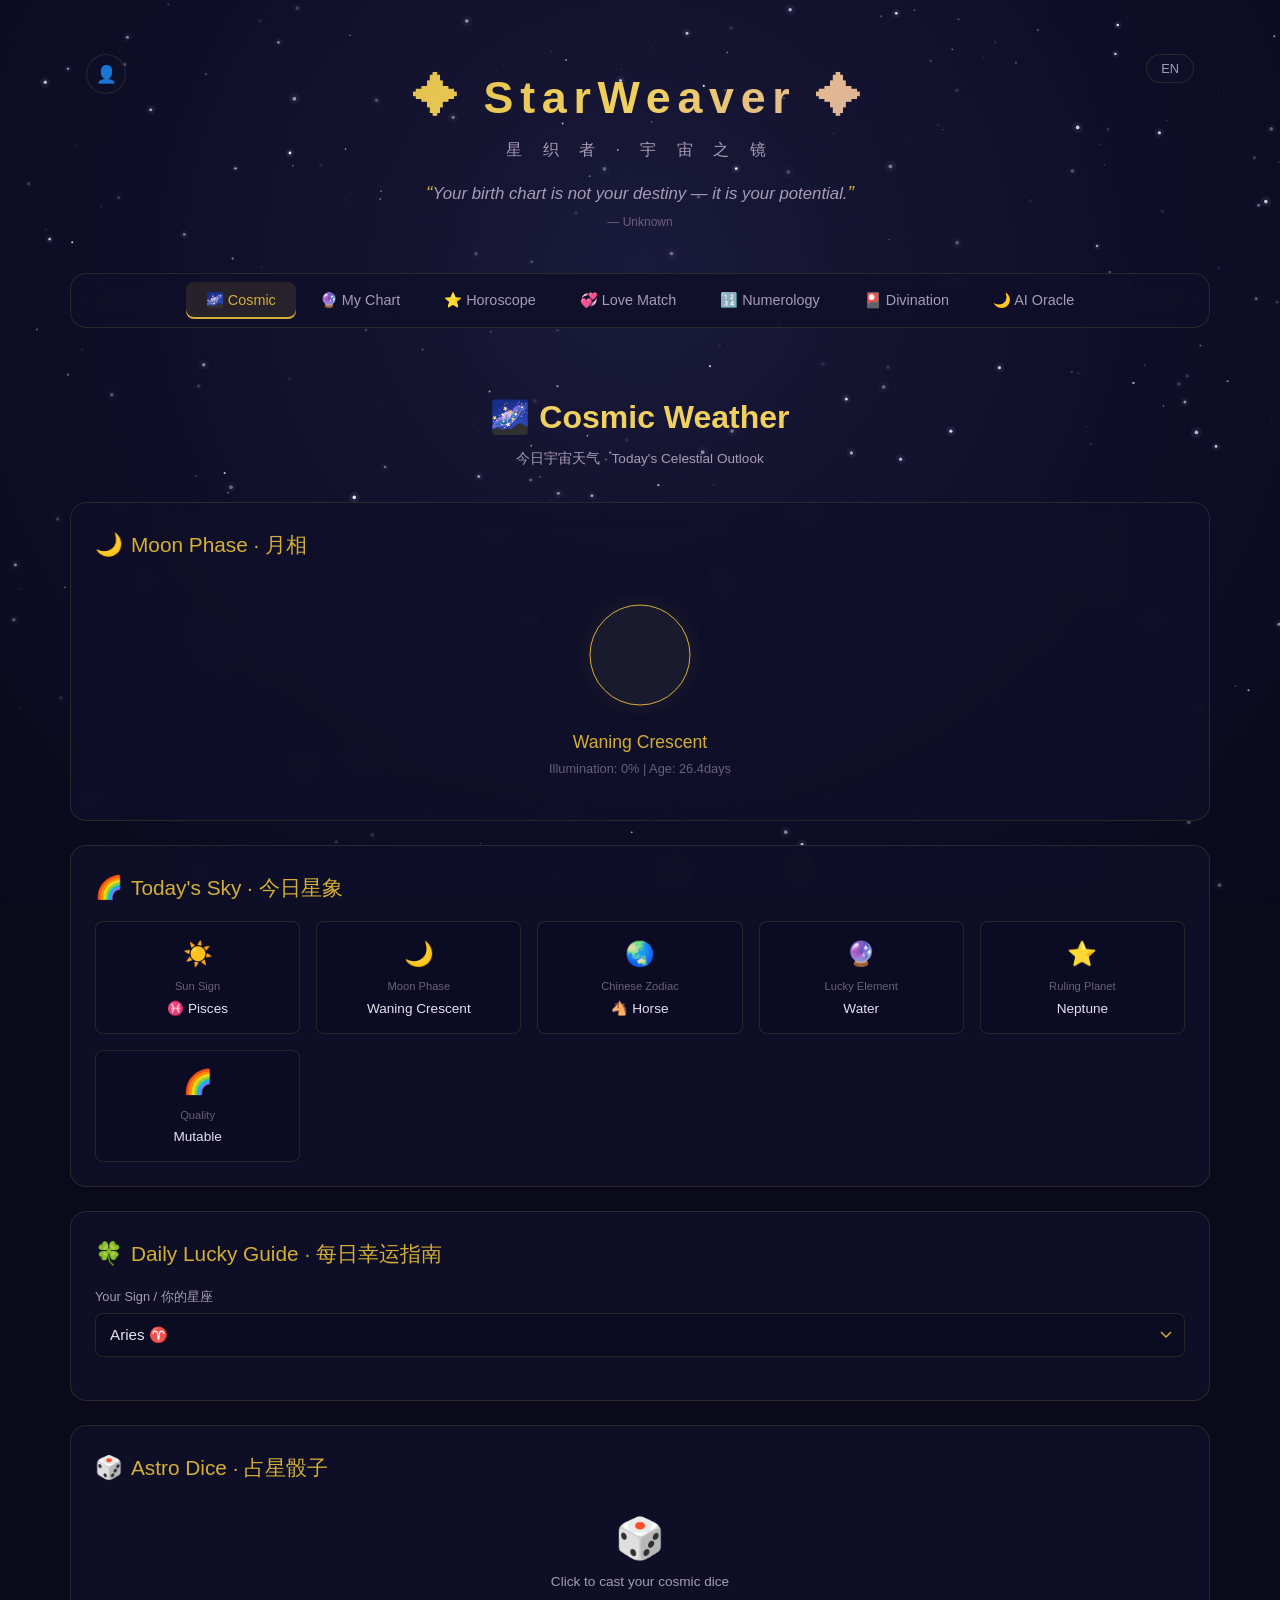
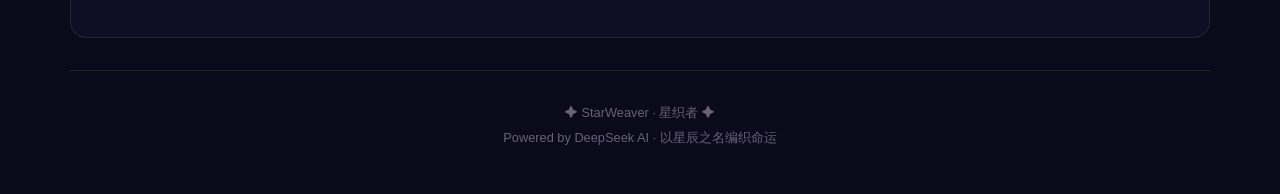
==== commit b0f09b2e: "feat: rewrite frontend to use Vercel API backend - js/api-client.js: API client wrapper (7 methods) " ====
--- a/index.html
+++ b/index.html
@@ -25,6 +25,7 @@
     <!-- ===== Header ===== -->
     <header class="header">
       <button id="user-btn" class="user-btn" style="display:none;" aria-label="User menu">👤</button>
+      <button id="history-btn" class="history-btn" style="display:none;" aria-label="Reading history">📖</button>
       <button class="language-toggle" aria-label="Toggle language">EN</button>
       <h1 class="header-title">✦ StarWeaver ✦</h1>
       <p class="header-subtitle" data-lang="subtitle">星 织 者 · 宇 宙 之 镜</p>
@@ -567,6 +568,20 @@
       </div>
     </div>
 
+    <!-- ===== History Modal ===== -->
+    <div id="history-modal" class="modal-overlay" style="display:none;">
+      <div class="modal-card history-card">
+        <button class="modal-close" id="history-close">&times;</button>
+        <h2 class="modal-title">📖 <span data-lang="history-title">My Reading History · 阅读历史</span></h2>
+        <div id="history-list" class="history-list">
+          <div style="text-align:center;color:var(--text-muted);padding:2rem;">
+            Loading history...
+          </div>
+        </div>
+        <button class="btn btn-secondary" id="history-close-btn" style="margin-top:1rem;width:100%;">Close · 关闭</button>
+      </div>
+    </div>
+
     <!-- ===== Share Preview Modal ===== -->
     <div id="share-preview-modal" class="modal-overlay" style="display:none;">
       <div class="modal-card share-preview-card">
@@ -597,6 +612,7 @@
   <script src="js/ai.js?v=4"></script>
   <script src="js/numerology.js"></script>
   <script src="js/luckyguide.js"></script>
+  <script src="js/api-client.js"></script>
   <script src="js/user.js"></script>
   <script src="js/share.js"></script>
   <script src="js/horoscope-daily.js"></script>
--- a/css/style.css
+++ b/css/style.css
@@ -2088,6 +2088,122 @@
   }
 }
 
+/* ===== History Button (Header) ===== */
+.history-btn {
+  position: absolute;
+  top: 1rem;
+  left: 3.2rem;
+  background: var(--bg-card);
+  border: 1px solid var(--border-subtle);
+  color: var(--text-secondary);
+  width: 36px;
+  height: 36px;
+  border-radius: 50%;
+  cursor: pointer;
+  font-size: 0.9rem;
+  transition: var(--transition);
+  backdrop-filter: blur(10px);
+  z-index: 10;
+  display: flex;
+  align-items: center;
+  justify-content: center;
+}
+
+.history-btn:hover {
+  border-color: var(--gold);
+  color: var(--gold);
+  box-shadow: 0 0 15px rgba(212, 175, 55, 0.2);
+}
+
+/* ===== History Modal ===== */
+.history-card {
+  max-width: 480px;
+  max-height: 80vh;
+  display: flex;
+  flex-direction: column;
+}
+
+.history-list {
+  flex: 1;
+  overflow-y: auto;
+  margin: 0.5rem 0;
+  min-height: 100px;
+}
+
+.history-item {
+  display: flex;
+  align-items: flex-start;
+  gap: 0.8rem;
+  padding: 0.8rem;
+  background: rgba(10, 10, 30, 0.4);
+  border: 1px solid var(--border-subtle);
+  border-radius: var(--radius-sm);
+  margin-bottom: 0.5rem;
+  transition: var(--transition);
+}
+
+.history-item:hover {
+  border-color: var(--border-glow);
+}
+
+.history-item-icon {
+  font-size: 1.4rem;
+  flex-shrink: 0;
+  margin-top: 2px;
+}
+
+.history-item-info {
+  flex: 1;
+  min-width: 0;
+  display: flex;
+  flex-direction: column;
+  gap: 2px;
+}
+
+.history-item-type {
+  font-size: 0.85rem;
+  color: var(--gold);
+  font-weight: 600;
+}
+
+.history-item-date {
+  font-size: 0.65rem;
+  color: var(--text-muted);
+}
+
+.history-item-preview {
+  font-size: 0.78rem;
+  color: var(--text-secondary);
+  line-height: 1.4;
+  overflow: hidden;
+  text-overflow: ellipsis;
+  white-space: nowrap;
+}
+
+@media (max-width: 480px) {
+  .history-btn {
+    top: 0.8rem;
+    left: 2.8rem;
+    width: 32px;
+    height: 32px;
+    font-size: 0.8rem;
+  }
+}
+
+@media (min-width: 600px) {
+  .history-btn {
+    top: 1.5rem;
+    left: 3.2rem;
+    width: 40px;
+    height: 40px;
+    font-size: 1rem;
+  }
+
+  .history-item {
+    padding: 1rem;
+  }
+}
+
 /* ===== Share Button ===== */
 .share-btn {
   display: inline-flex;
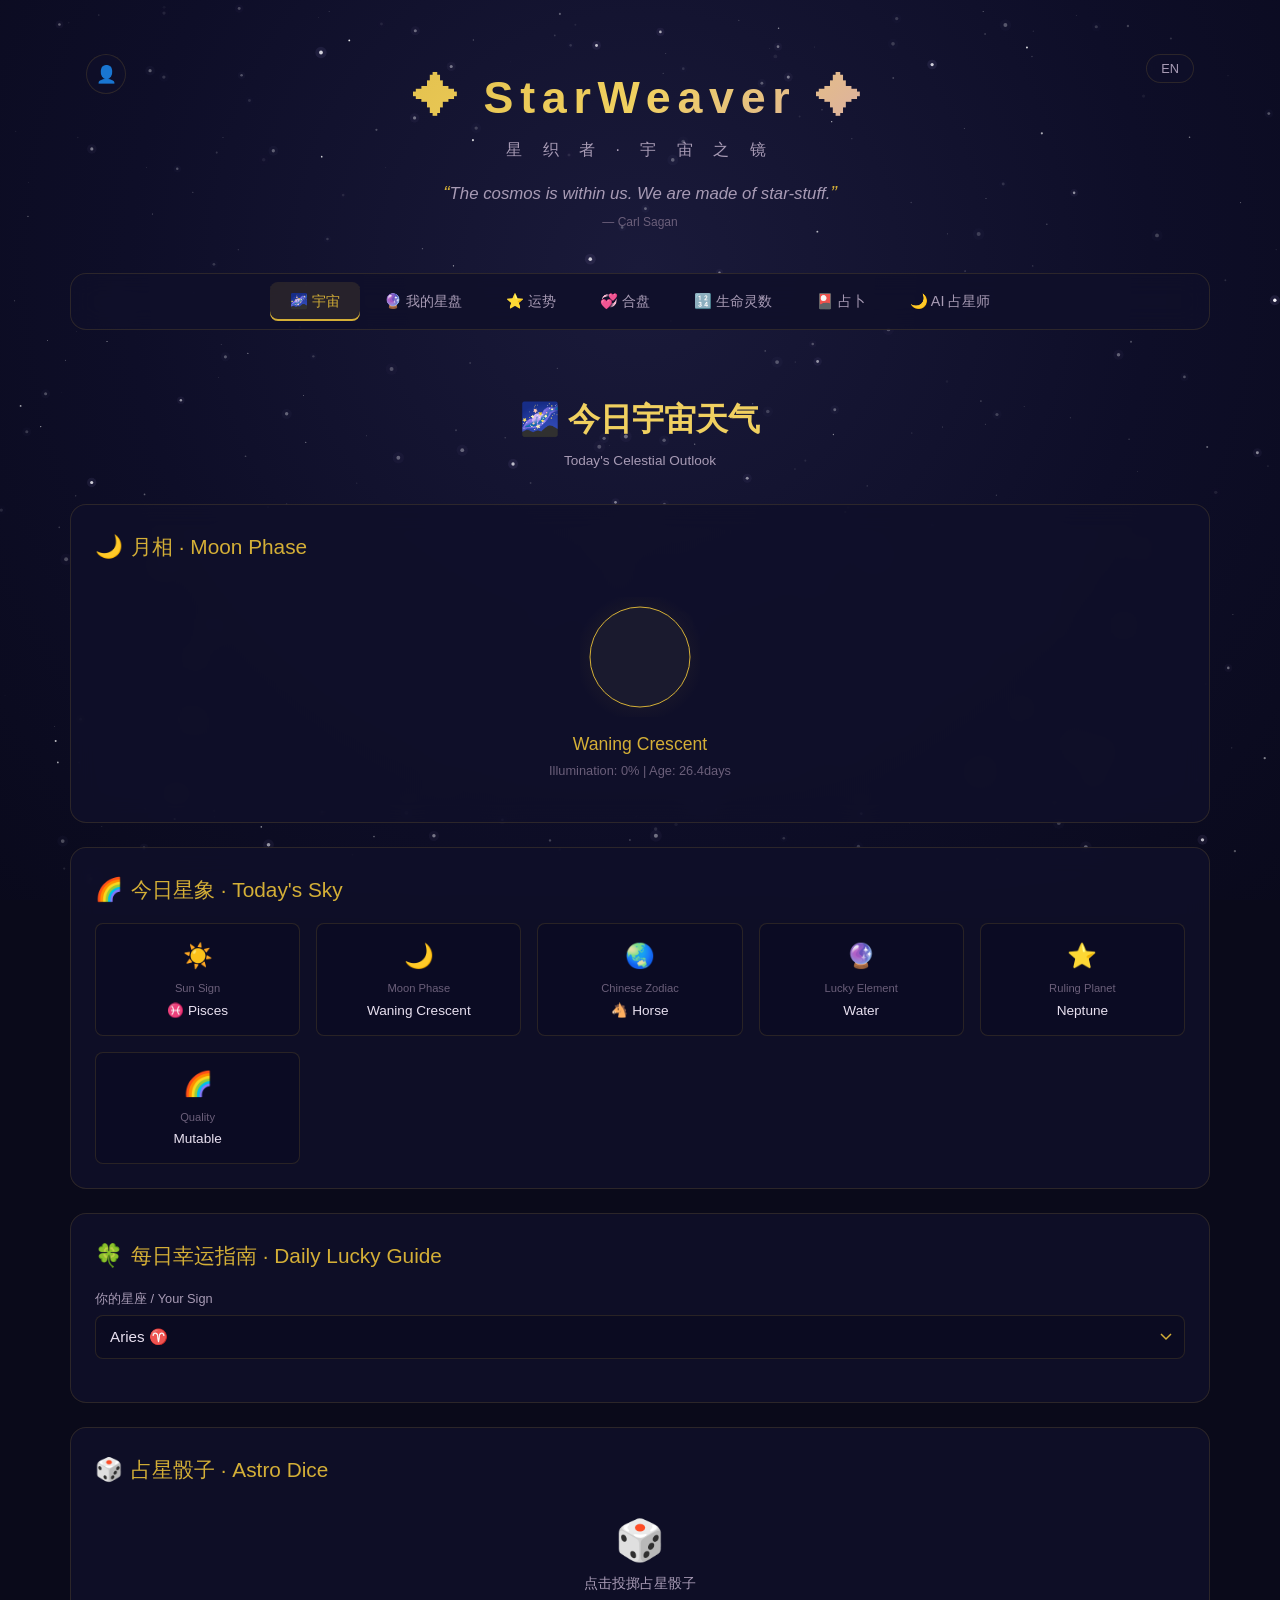
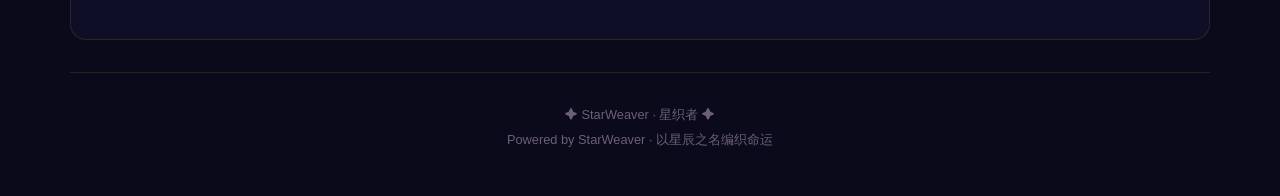
==== commit 3c1bc2a0: "feat: full product upgrade - user system, admin panel, compatibility H5, SEO zodiac pages, Upstash R" ====
--- a/index.html
+++ b/index.html
@@ -13,7 +13,7 @@
   <!-- ===== Loading Screen ===== -->
   <div id="loading-screen">
     <div class="loading-star">✨</div>
-    <div class="loading-text" data-lang="loading">Weaving the Stars...</div>
+    <div class="loading-text" data-lang="loading">编织星辰...</div>
   </div>
 
   <!-- ===== Star Background ===== -->
@@ -37,97 +37,95 @@
 
     <!-- ===== Navigation ===== -->
     <nav class="nav-tabs">
-      <button class="nav-tab active" data-section="home" id="tab-home">🌌 Cosmic</button>
-      <button class="nav-tab" data-section="chart" id="tab-chart">🔮 My Chart</button>
-      <button class="nav-tab" data-section="horoscope" id="tab-horoscope">⭐ Horoscope</button>
-      <button class="nav-tab" data-section="compatibility" id="tab-compatibility">💞 Love Match</button>
-      <button class="nav-tab" data-section="numerology" id="tab-numerology">🔢 Numerology</button>
-      <button class="nav-tab" data-section="fortune" id="tab-fortune">🎴 Divination</button>
-      <button class="nav-tab" data-section="chat" id="tab-chat">🌙 AI Oracle</button>
+      <button class="nav-tab active" data-section="home" id="tab-home">🌌 宇宙</button>
+      <button class="nav-tab" data-section="chart" id="tab-chart">🔮 我的星盘</button>
+      <button class="nav-tab" data-section="horoscope" id="tab-horoscope">⭐ 运势</button>
+      <button class="nav-tab" data-section="compatibility" id="tab-compatibility">💞 合盘</button>
+      <button class="nav-tab" data-section="numerology" id="tab-numerology">🔢 生命灵数</button>
+      <button class="nav-tab" data-section="fortune" id="tab-fortune">🎴 占卜</button>
+      <button class="nav-tab" data-section="chat" id="tab-chat">🌙 AI 占星师</button>
     </nav>
 
     <!-- ===== Bottom Navigation (Mobile) ===== -->
     <nav class="bottom-nav" id="bottom-nav">
-      <button class="bottom-nav-item active" data-section="home" aria-label="Cosmic">
+      <button class="bottom-nav-item active" data-section="home" aria-label="宇宙">
         <span class="nav-icon">🌌</span>
-        <span class="nav-label">Cosmic</span>
+        <span class="nav-label">宇宙</span>
       </button>
-      <button class="bottom-nav-item" data-section="chart" aria-label="Chart">
+      <button class="bottom-nav-item" data-section="chart" aria-label="星盘">
         <span class="nav-icon">🔮</span>
-        <span class="nav-label">Chart</span>
+        <span class="nav-label">星盘</span>
       </button>
-      <button class="bottom-nav-item" data-section="horoscope" aria-label="Horoscope">
+      <button class="bottom-nav-item" data-section="horoscope" aria-label="运势">
         <span class="nav-icon">⭐</span>
-        <span class="nav-label">Scope</span>
+        <span class="nav-label">运势</span>
       </button>
-      <button class="bottom-nav-item" data-section="compatibility" aria-label="Match">
+      <button class="bottom-nav-item" data-section="compatibility" aria-label="合盘">
         <span class="nav-icon">💞</span>
-        <span class="nav-label">Match</span>
+        <span class="nav-label">合盘</span>
       </button>
-      <button class="bottom-nav-item" data-section="numerology" aria-label="Numerology">
+      <button class="bottom-nav-item" data-section="numerology" aria-label="灵数">
         <span class="nav-icon">🔢</span>
-        <span class="nav-label">Num.</span>
+        <span class="nav-label">灵数</span>
       </button>
-      <button class="bottom-nav-item" data-section="fortune" aria-label="Fortune">
+      <button class="bottom-nav-item" data-section="fortune" aria-label="占卜">
         <span class="nav-icon">🎴</span>
-        <span class="nav-label">Fortune</span>
+        <span class="nav-label">占卜</span>
       </button>
-      <button class="bottom-nav-item" data-section="chat" aria-label="Oracle">
+      <button class="bottom-nav-item" data-section="chat" aria-label="占星师">
         <span class="nav-icon">🌙</span>
-        <span class="nav-label">Oracle</span>
+        <span class="nav-label">占星师</span>
       </button>
     </nav>
 
     <!-- ===== Section: Home / Cosmic Weather ===== -->
     <section id="section-home" class="section active">
       <div class="home-greeting">
-        <h2>🌌 Cosmic Weather</h2>
-        <p>今日宇宙天气 · Today's Celestial Outlook</p>
-      </div>
-
-      <div class="card">
-        <div class="card-title"><span class="icon">🌙</span> Moon Phase · 月相</div>
+        <h2>🌌 今日宇宙天气</h2>
+        <p>Today's Celestial Outlook</p>
+      </div>
+
+      <div class="card">
+        <div class="card-title"><span class="icon">🌙</span> 月相 · Moon Phase</div>
         <div id="moon-phase-display" class="moon-phase"></div>
       </div>
 
       <div class="card">
-        <div class="card-title"><span class="icon">🌈</span> Today's Sky · 今日星象</div>
+        <div class="card-title"><span class="icon">🌈</span> 今日星象 · Today's Sky</div>
         <div id="cosmic-weather" class="cosmic-weather"></div>
       </div>
 
       <div class="card" id="lucky-guide-card">
-        <div class="card-title"><span class="icon">🍀</span> Daily Lucky Guide · 每日幸运指南</div>
+        <div class="card-title"><span class="icon">🍀</span> 每日幸运指南 · Daily Lucky Guide</div>
         <div class="form-group">
-          <label class="form-label" for="lucky-sign">Your Sign / 你的星座</label>
-          <select class="form-select" id="lucky-sign">
-            <!-- populated by JS -->
-          </select>
+          <label class="form-label" for="lucky-sign">你的星座 / Your Sign</label>
+          <select class="form-select" id="lucky-sign"></select>
         </div>
         <div class="lucky-guide-results" id="lucky-guide-results" style="display:none;">
           <div class="lucky-guide-item">
-            <span class="lucky-guide-label">Lucky Numbers</span>
+            <span class="lucky-guide-label">幸运数字</span>
             <span class="lucky-guide-value" id="lucky-number">-- · -- · --</span>
           </div>
           <div class="lucky-guide-item">
-            <span class="lucky-guide-label">Lucky Color</span>
+            <span class="lucky-guide-label">幸运颜色</span>
             <span class="lucky-guide-value" id="lucky-color"><span class="color-swatch" id="lucky-color-swatch"></span> <span id="lucky-color-name">--</span></span>
           </div>
           <div class="lucky-guide-item">
-            <span class="lucky-guide-label">Lucky Direction</span>
+            <span class="lucky-guide-label">幸运方向</span>
             <span class="lucky-guide-value" id="lucky-direction">--</span>
           </div>
           <div class="lucky-guide-item">
-            <span class="lucky-guide-label">Lucky Crystal</span>
+            <span class="lucky-guide-label">幸运水晶</span>
             <span class="lucky-guide-value" id="lucky-crystal">--</span>
           </div>
         </div>
       </div>
 
       <div class="card">
-        <div class="card-title"><span class="icon">🎲</span> Astro Dice · 占星骰子</div>
+        <div class="card-title"><span class="icon">🎲</span> 占星骰子 · Astro Dice</div>
         <div class="dice-container">
           <button class="dice-btn" id="dice-btn">🎲</button>
-          <div class="dice-result" id="dice-result">Click to cast your cosmic dice</div>
+          <div class="dice-result" id="dice-result">点击投掷占星骰子</div>
         </div>
       </div>
     </section>
@@ -135,58 +133,50 @@
     <!-- ===== Section: Natal Chart ===== -->
     <section id="section-chart" class="section">
       <div class="card">
-        <div class="card-title"><span class="icon">📜</span> Your Birth Info · 出生信息</div>
+        <div class="card-title"><span class="icon">📜</span> 出生信息 · Your Birth Info</div>
         <form id="birth-form">
           <div class="form-row">
             <div class="form-group">
-              <label class="form-label" for="birth-name">Name / 姓名</label>
-              <input class="form-input" id="birth-name" type="text" placeholder="Your name">
-            </div>
-            <div class="form-group">
-              <label class="form-label" for="birthplace">Birthplace / 出生地</label>
-              <input class="form-input" id="birthplace" type="text" placeholder="City">
+              <label class="form-label" for="birth-name">姓名 / Name</label>
+              <input class="form-input" id="birth-name" type="text" placeholder="你的名字">
+            </div>
+            <div class="form-group">
+              <label class="form-label" for="birthplace">出生地 / Birthplace</label>
+              <input class="form-input" id="birthplace" type="text" placeholder="城市">
             </div>
           </div>
           <div class="form-row">
             <div class="form-group">
-              <label class="form-label" for="birth-year">Year / 年</label>
-              <select class="form-select" id="birth-year">
-                <!-- years generated by JS on page load -->
-              </select>
-            </div>
-            <div class="form-group">
-              <label class="form-label" for="birth-month">Month / 月</label>
-              <select class="form-select" id="birth-month">
-                <!-- months generated by JS on page load -->
-              </select>
-            </div>
-            <div class="form-group">
-              <label class="form-label" for="birth-day">Day / 日</label>
-              <select class="form-select" id="birth-day">
-                <!-- days generated by JS on page load -->
-              </select>
-            </div>
-            <div class="form-group">
-              <label class="form-label" for="birth-hour">Time / 时间</label>
-              <select class="form-select" id="birth-hour">
-                <!-- hours generated by JS on page load -->
-              </select>
-            </div>
-          </div>
-          <button type="submit" class="btn btn-primary">🔮 Generate My Chart · 生成星盘</button>
+              <label class="form-label" for="birth-year">年 / Year</label>
+              <select class="form-select" id="birth-year"></select>
+            </div>
+            <div class="form-group">
+              <label class="form-label" for="birth-month">月 / Month</label>
+              <select class="form-select" id="birth-month"></select>
+            </div>
+            <div class="form-group">
+              <label class="form-label" for="birth-day">日 / Day</label>
+              <select class="form-select" id="birth-day"></select>
+            </div>
+            <div class="form-group">
+              <label class="form-label" for="birth-hour">时间 / Time</label>
+              <select class="form-select" id="birth-hour"></select>
+            </div>
+          </div>
+          <button type="submit" class="btn btn-primary">🔮 生成星盘 · Generate Chart</button>
         </form>
       </div>
 
       <div class="card" id="chart-card" style="display:none;">
-        <div class="card-title"><span class="icon">🌀</span> Your Natal Chart · 你的星盘</div>
+        <div class="card-title"><span class="icon">🌀</span> 你的星盘 · Your Natal Chart</div>
         <div class="chart-container" id="natal-chart-svg"></div>
         <div class="chart-controls" style="display:none;">
-          <button class="btn btn-purple" onclick="App.generateAIReading()">🤖 AI Reading · AI解读</button>
+          <button class="btn btn-purple" onclick="App.generateAIReading()">🤖 AI解读 · AI Reading</button>
         </div>
       </div>
 
       <div class="card" id="chart-reading-card" style="display:none;">
-        <div class="card-title"><span class="icon">📖</span> Chart Overview · 星盘概览</div>
+        <div class="card-title"><span class="icon">📖</span> 星盘概览 · Chart Overview</div>
         <div class="reading-output" id="chart-reading-text"></div>
         <div class="reading-output" id="ai-reading-output"></div>
         <button class="share-btn" id="share-chart-btn" style="display:none;" aria-label="Share">📤</button>
@@ -196,28 +186,26 @@
     <!-- ===== Section: Horoscope ===== -->
     <section id="section-horoscope" class="section">
       <div class="card">
-        <div class="card-title"><span class="icon">⭐</span> Daily Horoscope · 每日运势</div>
+        <div class="card-title"><span class="icon">⭐</span> 每日运势 · Daily Horoscope</div>
         <div class="form-row" style="align-items:end;gap:1rem;">
           <div class="form-group" style="flex:1;">
-            <label class="form-label">Your Sign / 你的星座</label>
-            <select class="form-select" id="horoscope-sign">
-              <!-- populated by JS -->
-            </select>
+            <label class="form-label">你的星座 / Your Sign</label>
+            <select class="form-select" id="horoscope-sign"></select>
           </div>
           <div class="form-group">
-            <button class="btn btn-purple" id="btn-ai-horoscope" onclick="App.getAIHoroscope()">🤖 AI Horoscope · AI运势</button>
+            <button class="btn btn-purple" id="btn-ai-horoscope" onclick="App.getAIHoroscope()">🤖 AI运势 · AI Horoscope</button>
           </div>
         </div>
         <div class="reading-output" id="horoscope-ai-output">
           <div style="text-align:center;color:var(--text-muted);font-size:0.85rem;">
-            Select your sign and click AI Horoscope for a personalized reading
+            选择你的星座，点击AI运势获取个性化解读
           </div>
         </div>
         <button class="share-btn" id="share-horoscope-btn" style="display:none;" aria-label="Share">📤</button>
       </div>
 
       <div class="card">
-        <div class="card-title"><span class="icon">♈</span> All Signs · 十二星座</div>
+        <div class="card-title"><span class="icon">♈</span> 十二星座 · All Signs</div>
         <div class="horoscope-grid" id="zodiac-grid"></div>
       </div>
 
@@ -230,35 +218,31 @@
     <!-- ===== Section: Compatibility ===== -->
     <section id="section-compatibility" class="section">
       <div class="card">
-        <div class="card-title"><span class="icon">💞</span> Love Compatibility · 星座合盘</div>
+        <div class="card-title"><span class="icon">💞</span> 星座合盘 · Love Compatibility</div>
         <form id="compatibility-form">
           <div class="compat-inputs">
             <div>
               <div class="form-group">
-                <label class="form-label">Person 1 Name / 姓名</label>
-                <input class="form-input" id="compat-name1" type="text" placeholder="Name">
+                <label class="form-label">姓名 / Name</label>
+                <input class="form-input" id="compat-name1" type="text" placeholder="名字">
               </div>
               <div class="form-group">
-                <label class="form-label">Sign / 星座</label>
-                <select class="form-select" id="compat-sign1">
-                  <!-- populated by JS -->
-                </select>
+                <label class="form-label">星座 / Sign</label>
+                <select class="form-select" id="compat-sign1"></select>
               </div>
             </div>
             <div>
               <div class="form-group">
-                <label class="form-label">Person 2 Name / 姓名</label>
-                <input class="form-input" id="compat-name2" type="text" placeholder="Name">
+                <label class="form-label">姓名 / Name</label>
+                <input class="form-input" id="compat-name2" type="text" placeholder="名字">
               </div>
               <div class="form-group">
-                <label class="form-label">Sign / 星座</label>
-                <select class="form-select" id="compat-sign2">
-                  <!-- populated by JS -->
-                </select>
+                <label class="form-label">星座 / Sign</label>
+                <select class="form-select" id="compat-sign2"></select>
               </div>
             </div>
           </div>
-          <button type="submit" class="btn btn-primary">💞 Calculate · 测算兼容性</button>
+          <button type="submit" class="btn btn-primary">💞 测算兼容性 · Calculate</button>
         </form>
 
         <div class="compat-result" id="compat-result" style="display:none;">
@@ -273,37 +257,37 @@
     <!-- ===== Section: Numerology ===== -->
     <section id="section-numerology" class="section">
       <div class="card">
-        <div class="card-title"><span class="icon">🔢</span> Numerology · 生命灵数</div>
+        <div class="card-title"><span class="icon">🔢</span> 生命灵数 · Numerology</div>
         <form id="numerology-form">
           <div class="form-row">
             <div class="form-group">
-              <label class="form-label" for="numerology-name">Name / 姓名</label>
-              <input class="form-input" id="numerology-name" type="text" placeholder="Your full name" value="Jane Doe">
+              <label class="form-label" for="numerology-name">姓名 / Name</label>
+              <input class="form-input" id="numerology-name" type="text" placeholder="你的全名" value="Jane Doe">
             </div>
           </div>
           <div class="form-row" style="grid-template-columns:1fr 1fr 1fr;">
             <div class="form-group">
-              <label class="form-label" for="numerology-year">Year / 年</label>
+              <label class="form-label" for="numerology-year">年 / Year</label>
               <select class="form-select" id="numerology-year"></select>
             </div>
             <div class="form-group">
-              <label class="form-label" for="numerology-month">Month / 月</label>
+              <label class="form-label" for="numerology-month">月 / Month</label>
               <select class="form-select" id="numerology-month"></select>
             </div>
             <div class="form-group">
-              <label class="form-label" for="numerology-day">Day / 日</label>
+              <label class="form-label" for="numerology-day">日 / Day</label>
               <select class="form-select" id="numerology-day"></select>
             </div>
           </div>
-          <button type="submit" class="btn btn-primary">🔮 Calculate · 计算灵数</button>
+          <button type="submit" class="btn btn-primary">🔮 计算灵数 · Calculate</button>
         </form>
       </div>
 
       <!-- Numerology Results -->
       <div class="card" id="numerology-result-card" style="display:none;">
-        <div class="card-title"><span class="icon">✨</span> Your Numbers · 你的生命灵数</div>
+        <div class="card-title"><span class="icon">✨</span> 你的生命灵数 · Your Numbers</div>
         <div class="numerology-results" id="numerology-results"></div>
-        <button id="numerology-ai-btn" class="btn btn-purple" style="margin-top:1rem;">🤖 AI Reading · AI解读</button>
+        <button id="numerology-ai-btn" class="btn btn-purple" style="margin-top:1rem;">🤖 AI解读 · AI Reading</button>
         <div class="reading-output" id="numerology-ai-output"></div>
         <button class="share-btn" id="share-numerology-btn" style="display:none;" aria-label="Share">📤</button>
       </div>
@@ -313,91 +297,91 @@
     <section id="section-fortune" class="section">
       <!-- Tarot -->
       <div class="card">
-        <div class="card-title"><span class="icon">🃏</span> <span data-key="tarot-title">Tarot · 塔罗占卜</span></div>
-        
+        <div class="card-title"><span class="icon">🃏</span> <span data-key="tarot-title">塔罗占卜 · Tarot</span></div>
+
         <!-- Question Input -->
         <div class="form-group">
-          <label class="form-label" for="tarot-question"><span data-key="tarot-question-label">Your Question / 你的问题</span></label>
-          <input class="form-input" id="tarot-question" type="text" 
-            placeholder="e.g. What does my career path look like? / 我的事业发展如何？">
+          <label class="form-label" for="tarot-question"><span data-key="tarot-question-label">你的问题 / Your Question</span></label>
+          <input class="form-input" id="tarot-question" type="text"
+            placeholder="我的事业发展如何？ / What does my career path look like?">
         </div>
 
         <!-- Spread Selector -->
         <div class="form-group">
-          <label class="form-label"><span data-key="tarot-spread-label">Choose a Spread / 选择牌阵</span></label>
+          <label class="form-label"><span data-key="tarot-spread-label">选择牌阵 / Choose a Spread</span></label>
           <div class="spread-selector" id="spread-selector">
             <button class="spread-btn active" data-spread="three-card">
               <span class="spread-icon">3️⃣</span>
-              <span class="spread-name">Three-Card</span>
-              <span class="spread-desc">Past · Present · Future</span>
+              <span class="spread-name">三张牌</span>
+              <span class="spread-desc">过去 · 现在 · 未来</span>
             </button>
             <button class="spread-btn" data-spread="celtic-cross">
               <span class="spread-icon">✝️</span>
-              <span class="spread-name">Celtic Cross</span>
-              <span class="spread-desc">Deep insight</span>
+              <span class="spread-name">凯尔特十字</span>
+              <span class="spread-desc">深度洞察</span>
             </button>
             <button class="spread-btn" data-spread="love">
               <span class="spread-icon">💕</span>
-              <span class="spread-name">Love</span>
-              <span class="spread-desc">Relationship insight</span>
+              <span class="spread-name">爱情</span>
+              <span class="spread-desc">关系洞察</span>
             </button>
             <button class="spread-btn" data-spread="career">
               <span class="spread-icon">💼</span>
-              <span class="spread-name">Career</span>
-              <span class="spread-desc">Work & purpose</span>
+              <span class="spread-name">事业</span>
+              <span class="spread-desc">工作与使命</span>
             </button>
             <button class="spread-btn" data-spread="daily">
               <span class="spread-icon">☀️</span>
-              <span class="spread-name">Daily</span>
-              <span class="spread-desc">One-card guidance</span>
+              <span class="spread-name">每日</span>
+              <span class="spread-desc">单张指引</span>
             </button>
           </div>
         </div>
 
         <!-- Draw Button -->
-        <button class="btn btn-primary" id="tarot-draw-btn">🃏 Draw Cards · 抽牌</button>
+        <button class="btn btn-primary" id="tarot-draw-btn">🃏 抽牌 · Draw Cards</button>
       </div>
 
       <!-- Tarot Result -->
       <div class="card" id="tarot-result" style="display:none;">
         <div class="card-title" style="justify-content:space-between;">
-          <span><span class="icon">🃏</span> <span id="tarot-spread-name">Your Reading</span></span>
+          <span><span class="icon">🃏</span> <span id="tarot-spread-name">你的占卜</span></span>
           <button class="btn btn-danger" id="tarot-redraw-btn" style="padding:6px 14px;font-size:0.8rem;">
-            🔄 Redraw · 重抽
+            🔄 重抽 · Redraw
           </button>
         </div>
-        
+
         <!-- Cards Display -->
         <div class="tarot-cards" id="tarot-cards-display"></div>
-        
+
         <!-- AI Reading -->
         <div class="reading-output" id="tarot-reading-output">
           <div style="text-align:center;color:var(--text-muted);font-size:0.9rem;">
-            Draw cards to receive your reading
+            抽牌获取解读 / Draw cards for your reading
           </div>
         </div>
         <button class="share-btn" id="share-tarot-btn" style="display:none;" aria-label="Share">📤</button>
       </div>
       <div class="card">
-        <div class="card-title"><span class="icon">☯</span> I Ching · 周易占卜</div>
+        <div class="card-title"><span class="icon">☯</span> 周易占卜 · I Ching</div>
 
         <!-- Question Input -->
         <div class="form-group">
-          <label class="form-label" for="iching-question"><span data-key="iching-question-label">Your Question / 你的问题</span></label>
+          <label class="form-label" for="iching-question"><span data-key="iching-question-label">你的问题 / Your Question</span></label>
           <input class="form-input" id="iching-question" type="text"
-            placeholder="e.g. What guidance does the universe have for me? / 宇宙对我有何指引？">
+            placeholder="宇宙对我有何指引？ / What guidance does the universe have for me?">
         </div>
 
         <!-- Cast Button -->
-        <button class="btn btn-primary" id="iching-cast-btn">☯ Cast Hexagram · 摇卦</button>
+        <button class="btn btn-primary" id="iching-cast-btn">☯ 摇卦 · Cast Hexagram</button>
       </div>
 
       <!-- IChing Result -->
       <div class="card" id="iching-result" style="display:none;">
         <div class="card-title" style="justify-content:space-between;">
-          <span><span class="icon">☯</span> I Ching · 周易</span>
+          <span><span class="icon">☯</span> 周易 · I Ching</span>
           <button class="btn btn-danger" id="iching-recast-btn" style="padding:6px 14px;font-size:0.8rem;">
-            🔄 Recast · 重摇
+            🔄 重摇 · Recast
           </button>
         </div>
 
@@ -420,12 +404,12 @@
         <div class="iching-moving-lines" id="iching-moving-lines" style="display:none;"></div>
 
         <!-- AI Reading Button -->
-        <button class="btn btn-purple" id="iching-ai-btn" style="margin-top:0.8rem;">🤖 AI Interpretation · AI解卦</button>
+        <button class="btn btn-purple" id="iching-ai-btn" style="margin-top:0.8rem;">🤖 AI解卦 · AI Interpretation</button>
 
         <!-- AI Reading Output -->
         <div class="reading-output" id="iching-reading-output" style="margin-top:0.8rem;">
           <div style="text-align:center;color:var(--text-muted);font-size:0.9rem;">
-            Cast the hexagram to receive your reading
+            摇卦获取解读 / Cast the hexagram for your reading
           </div>
         </div>
         <button class="share-btn" id="share-iching-btn" style="display:none;" aria-label="Share">📤</button>
@@ -537,31 +521,25 @@
         <button class="modal-close" id="premium-close">&times;</button>
         <div style="text-align:center;">
           <div style="font-size:3rem;margin-bottom:0.5rem;">🌟</div>
-          <h2 class="modal-title">Unlock Unlimited AI · 解锁无限解读</h2>
+          <h2 class="modal-title">解锁无限解读</h2>
           <p style="color:var(--text-secondary);font-size:0.9rem;margin-bottom:1rem;">
-            Get unlimited AI readings, priority responses, and exclusive cosmic insights.
+            免费次数已用完，添加好友咨询获取卡密解锁
           </p>
-          <div class="premium-price">
-            <span class="premium-price-amount">¥19.9</span>
-            <span class="premium-price-label">One-time · 永久解锁</span>
-          </div>
           <div class="wechat-pay-box">
-            <div class="wechat-pay-icon">💳</div>
-            <div class="wechat-pay-text">WeChat Pay · 微信支付</div>
+            <div class="wechat-pay-icon">💬</div>
+            <div class="wechat-pay-text">添加微信好友咨询</div>
             <div class="wechat-pay-qr">
-              <div class="qr-placeholder">
-                <span>[ QR ]</span>
-              </div>
-            </div>
-            <div class="wechat-pay-note">Scan to pay · 扫码支付 ¥19.9</div>
-          </div>
-          <div class="premium-divider"><span>OR · 或者</span></div>
+              <img src="images/wechat-qr.jpg" alt="微信二维码" style="width:180px;height:180px;border-radius:8px;display:block;">
+            </div>
+            <div class="wechat-pay-note">扫码加好友 · 获取卡密</div>
+          </div>
+          <div class="premium-divider"><span>已有卡密？输入解锁</span></div>
           <form id="premium-form">
             <div class="form-group">
-              <label class="form-label">Unlock Code / 解锁码</label>
-              <input class="form-input" id="premium-code" type="text" placeholder="SW-XXXXXXXX" maxlength="12" style="text-align:center;letter-spacing:0.15em;font-family:monospace;">
-            </div>
-            <button type="submit" class="btn btn-purple">🔓 Unlock · 解锁</button>
+              <label class="form-label">卡密</label>
+              <input class="form-input" id="premium-code" type="text" placeholder="输入16位卡密" maxlength="16" style="text-align:center;letter-spacing:0.15em;font-family:monospace;">
+            </div>
+            <button type="submit" class="btn btn-purple">🔓 解锁</button>
           </form>
           <p id="premium-error" class="premium-error" style="display:none;"></p>
         </div>
@@ -600,7 +578,7 @@
     <!-- ===== Footer ===== -->
     <footer style="text-align:center;padding:2rem 0 1rem;color:var(--text-muted);font-size:0.8rem;border-top:1px solid var(--border-subtle);margin-top:2rem;">
       <p>✦ StarWeaver · 星织者 ✦</p>
-      <p style="margin-top:0.3rem;">Powered by DeepSeek AI · 以星辰之名编织命运</p>
+      <p style="margin-top:0.3rem;">Powered by StarWeaver · 以星辰之名编织命运</p>
     </footer>
 
   </div>
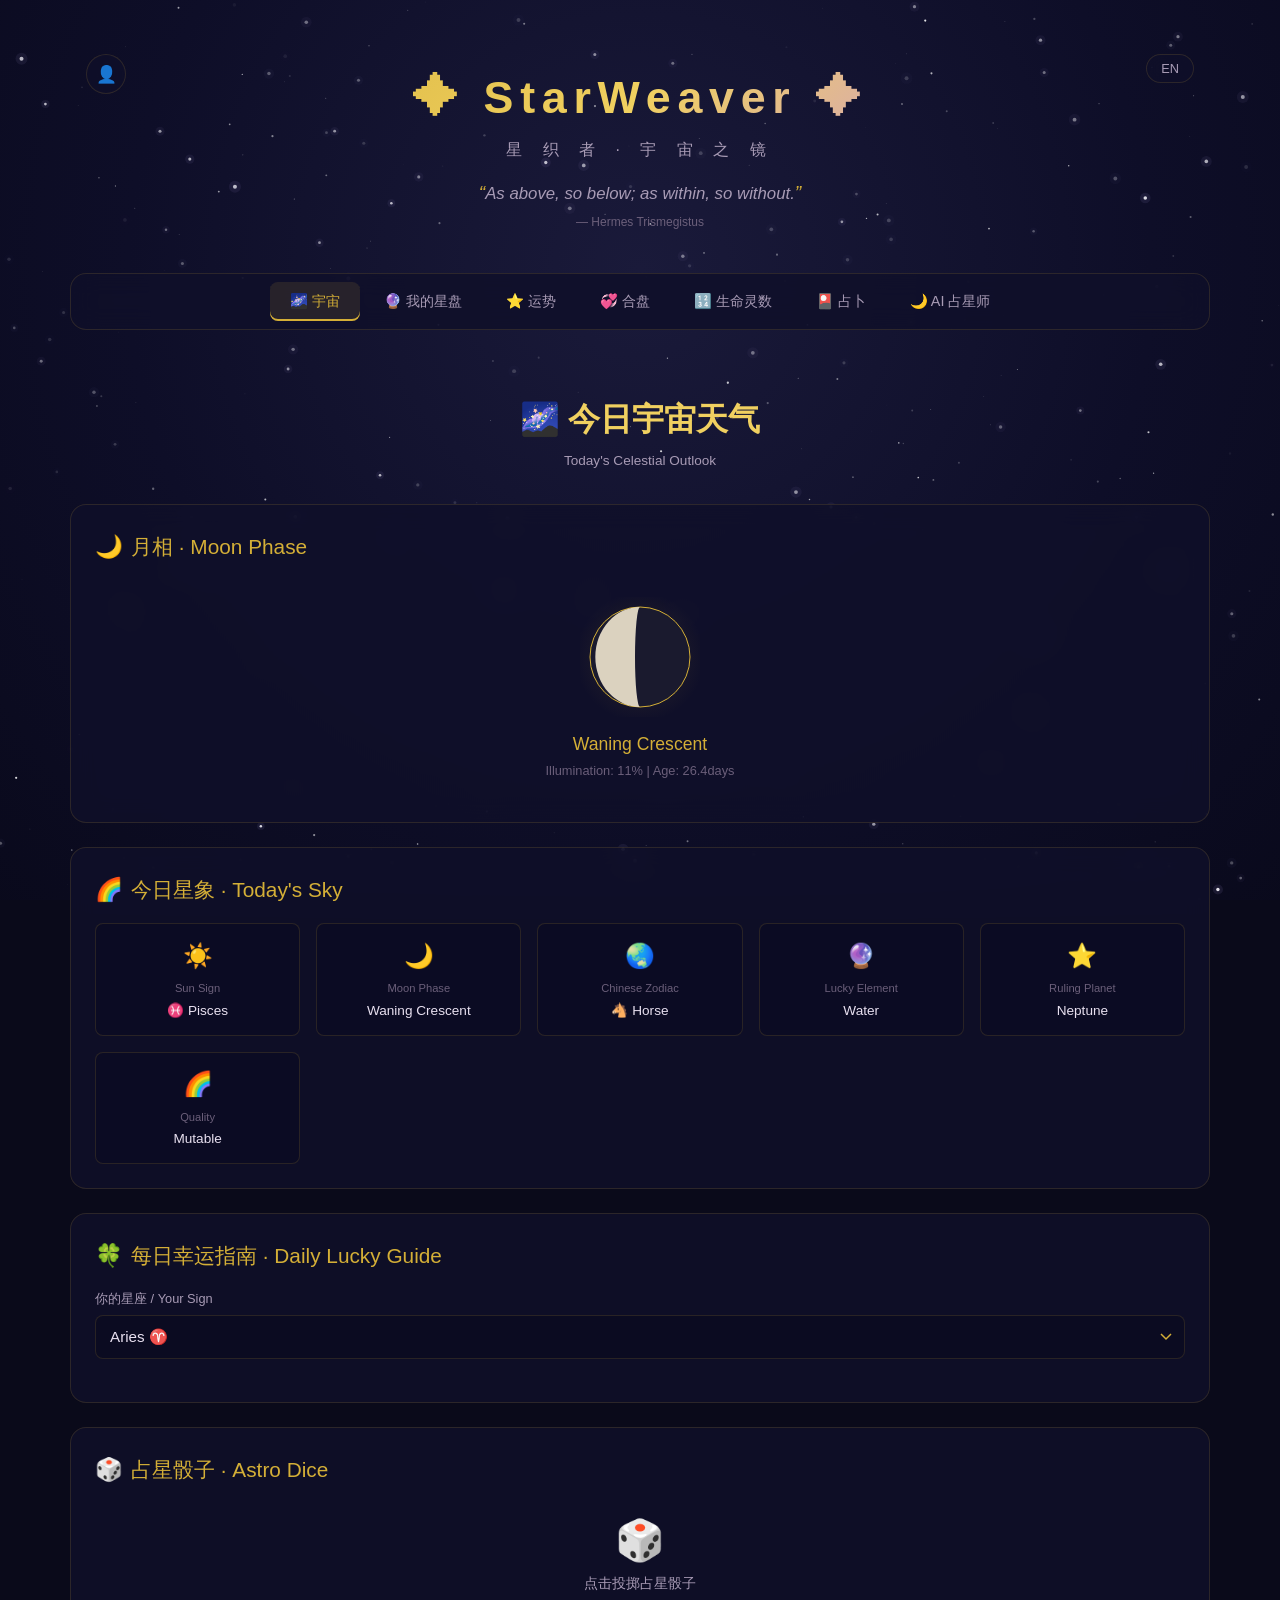
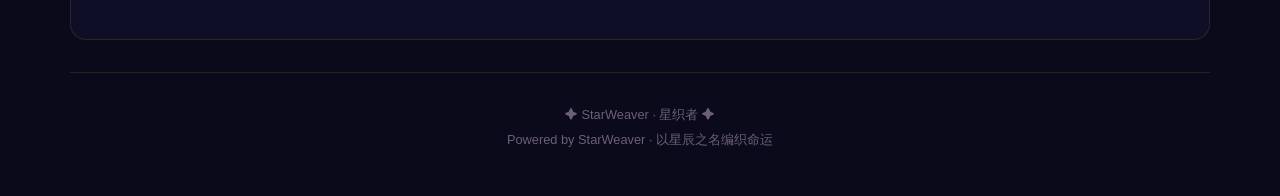
==== commit dee7a1f7: "fix: moon phase illumination calc, dice duplicate IDs, login toggle" ====
--- a/index.html
+++ b/index.html
@@ -419,8 +419,8 @@
       <div class="card">
         <div class="card-title"><span class="icon">🎲</span> Astro Dice · 占星骰子</div>
         <div class="dice-container">
-          <button class="dice-btn" id="dice-btn">🔮</button>
-          <div class="dice-result" id="dice-result">Roll the dice for cosmic guidance</div>
+          <button class="dice-btn" id="dice-btn-2">🔮</button>
+          <div class="dice-result" id="dice-result-2">Roll the dice for cosmic guidance</div>
         </div>
       </div>
     </section>
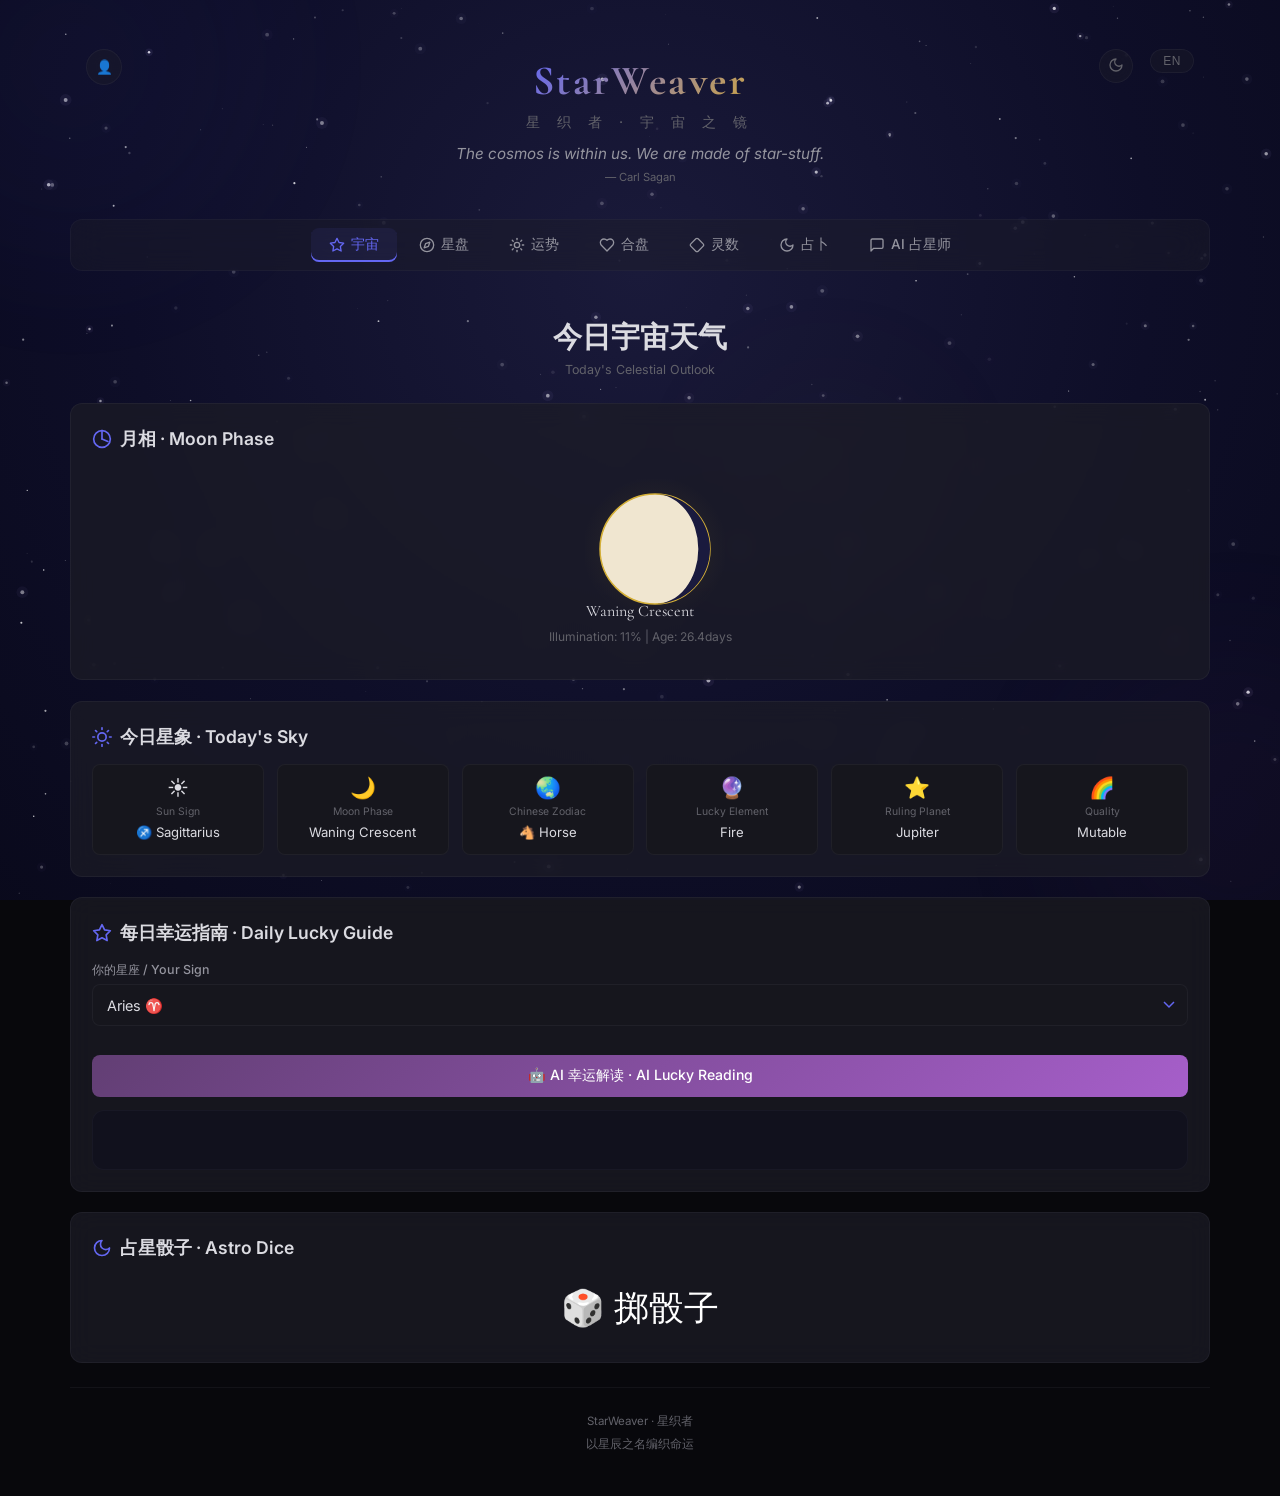
==== commit 1d2735ea: "feat: AI玄学矩阵大改 — CC优化全站架构 - 新增六爻(liuyao.js)和梅花易数(meihua.js)模块 - 重构AI引擎(ai.js)，新增深度推理与玄学模型对话 - 大改前端UI" ====
--- a/index.html
+++ b/index.html
@@ -5,29 +5,64 @@
   <meta name="viewport" content="width=device-width, initial-scale=1.0">
   <title>StarWeaver · 星织者 — Astrology & Divination</title>
   <meta name="description" content="StarWeaver - AI-powered astrology natal chart, horoscope, and divination web app">
-  <link rel="icon" href="data:image/svg+xml,<svg xmlns=%22http://www.w3.org/2000/svg%22 viewBox=%220 0 100 100%22><text y=%22.9em%22 font-size=%2290%22>✨</text></svg>">
+  <link rel="icon" href="data:image/svg+xml,<svg xmlns=%22http://www.w3.org/2000/svg%22 viewBox=%220 0 100 100%22><text y=%22.9em%22 font-size=%2290%22>✦</text></svg>">
+  <link rel="preconnect" href="https://fonts.googleapis.com">
+  <link rel="preconnect" href="https://fonts.gstatic.com" crossorigin>
+  <link href="https://fonts.googleapis.com/css2?family=Cormorant+Garamond:ital,wght@0,400;0,500;0,600;0,700;1,400;1,500&family=Inter:wght@300;400;500;600;700&display=swap" rel="stylesheet">
   <link rel="stylesheet" href="css/style.css">
+  <script>
+    (function(){var s=localStorage.getItem('starweaver-theme');document.documentElement.setAttribute('data-theme',s||'dark')})();
+  </script>
 </head>
 <body>
 
   <!-- ===== Loading Screen ===== -->
   <div id="loading-screen">
-    <div class="loading-star">✨</div>
+    <div class="loading-logo">StarWeaver</div>
+    <div class="loading-sub">星 织 者</div>
+    <div class="loading-constellation">
+      <span class="loading-dot"></span>
+      <span class="loading-dot"></span>
+      <span class="loading-dot"></span>
+      <span class="loading-dot"></span>
+      <span class="loading-dot"></span>
+      <span class="loading-dot"></span>
+    </div>
     <div class="loading-text" data-lang="loading">编织星辰...</div>
   </div>
 
   <!-- ===== Star Background ===== -->
   <canvas id="star-canvas"></canvas>
 
+  <!-- ===== Aurora Background ===== -->
+  <div class="bg-aurora">
+    <div class="aurora-blob"></div>
+    <div class="aurora-blob"></div>
+    <div class="aurora-blob"></div>
+  </div>
+
   <!-- ===== App Container ===== -->
   <div class="app-container">
 
     <!-- ===== Header ===== -->
     <header class="header">
-      <button id="user-btn" class="user-btn" style="display:none;" aria-label="User menu">👤</button>
-      <button id="history-btn" class="history-btn" style="display:none;" aria-label="Reading history">📖</button>
+      <button id="user-btn" class="user-btn" style="display:none;" aria-label="User menu">
+        <svg width="16" height="16" viewBox="0 0 24 24" fill="none" stroke="currentColor" stroke-width="2" stroke-linecap="round" stroke-linejoin="round"><path d="M19 21v-2a4 4 0 0 0-4-4H9a4 4 0 0 0-4 4v2"/><circle cx="12" cy="7" r="4"/></svg>
+      </button>
+      <span id="usage-counter" class="usage-counter" style="display:none;"></span>
+      <button id="history-btn" class="history-btn" style="display:none;" aria-label="Reading history">
+        <svg width="16" height="16" viewBox="0 0 24 24" fill="none" stroke="currentColor" stroke-width="2" stroke-linecap="round" stroke-linejoin="round"><circle cx="12" cy="12" r="10"/><polyline points="12 6 12 12 16 14"/></svg>
+      </button>
+      <button class="theme-toggle" id="theme-toggle" aria-label="Toggle theme">
+        <span class="theme-icon-moon">
+          <svg width="16" height="16" viewBox="0 0 24 24" fill="none" stroke="currentColor" stroke-width="2" stroke-linecap="round" stroke-linejoin="round"><path d="M12 3a6 6 0 0 0 9 9 9 9 0 1 1-9-9Z"/></svg>
+        </span>
+        <span class="theme-icon-sun">
+          <svg width="16" height="16" viewBox="0 0 24 24" fill="none" stroke="currentColor" stroke-width="2" stroke-linecap="round" stroke-linejoin="round"><circle cx="12" cy="12" r="4"/><path d="M12 2v2"/><path d="M12 20v2"/><path d="m4.93 4.93 1.41 1.41"/><path d="m17.66 17.66 1.41 1.41"/><path d="M2 12h2"/><path d="M20 12h2"/><path d="m6.34 17.66-1.41 1.41"/><path d="m19.07 4.93-1.41 1.41"/></svg>
+        </span>
+      </button>
       <button class="language-toggle" aria-label="Toggle language">EN</button>
-      <h1 class="header-title">✦ StarWeaver ✦</h1>
+      <h1 class="header-title"><span class="title-accent">StarWeaver</span></h1>
       <p class="header-subtitle" data-lang="subtitle">星 织 者 · 宇 宙 之 镜</p>
       <div class="cosmic-quote">
         <div class="cosmic-quote-text" id="cosmic-quote-text"></div>
@@ -35,68 +70,98 @@
       </div>
     </header>
 
-    <!-- ===== Navigation ===== -->
+    <!-- ===== Desktop Navigation ===== -->
     <nav class="nav-tabs">
-      <button class="nav-tab active" data-section="home" id="tab-home">🌌 宇宙</button>
-      <button class="nav-tab" data-section="chart" id="tab-chart">🔮 我的星盘</button>
-      <button class="nav-tab" data-section="horoscope" id="tab-horoscope">⭐ 运势</button>
-      <button class="nav-tab" data-section="compatibility" id="tab-compatibility">💞 合盘</button>
-      <button class="nav-tab" data-section="numerology" id="tab-numerology">🔢 生命灵数</button>
-      <button class="nav-tab" data-section="fortune" id="tab-fortune">🎴 占卜</button>
-      <button class="nav-tab" data-section="chat" id="tab-chat">🌙 AI 占星师</button>
+      <button class="nav-tab active" data-section="home" id="tab-home">
+        <svg class="nav-icon" width="16" height="16" viewBox="0 0 24 24" fill="none" stroke="currentColor" stroke-width="2" stroke-linecap="round" stroke-linejoin="round"><polygon points="12 2 15.09 8.26 22 9.27 17 14.14 18.18 21.02 12 17.77 5.82 21.02 7 14.14 2 9.27 8.91 8.26 12 2"/></svg>
+        宇宙
+      </button>
+      <button class="nav-tab" data-section="chart" id="tab-chart">
+        <svg class="nav-icon" width="16" height="16" viewBox="0 0 24 24" fill="none" stroke="currentColor" stroke-width="2" stroke-linecap="round" stroke-linejoin="round"><circle cx="12" cy="12" r="10"/><polygon points="16.24 7.76 14.12 14.12 7.76 16.24 9.88 9.88 16.24 7.76"/></svg>
+        星盘
+      </button>
+      <button class="nav-tab" data-section="horoscope" id="tab-horoscope">
+        <svg class="nav-icon" width="16" height="16" viewBox="0 0 24 24" fill="none" stroke="currentColor" stroke-width="2" stroke-linecap="round" stroke-linejoin="round"><circle cx="12" cy="12" r="4"/><path d="M12 2v2"/><path d="M12 20v2"/><path d="m4.93 4.93 1.41 1.41"/><path d="m17.66 17.66 1.41 1.41"/><path d="M2 12h2"/><path d="M20 12h2"/><path d="m6.34 17.66-1.41 1.41"/><path d="m19.07 4.93-1.41 1.41"/></svg>
+        运势
+      </button>
+      <button class="nav-tab" data-section="compatibility" id="tab-compatibility">
+        <svg class="nav-icon" width="16" height="16" viewBox="0 0 24 24" fill="none" stroke="currentColor" stroke-width="2" stroke-linecap="round" stroke-linejoin="round"><path d="M19 14c1.49-1.46 3-3.21 3-5.5A5.5 5.5 0 0 0 16.5 3c-1.76 0-3 .5-4.5 2-1.5-1.5-2.74-2-4.5-2A5.5 5.5 0 0 0 2 8.5c0 2.3 1.5 4.05 3 5.5l7 7Z"/></svg>
+        合盘
+      </button>
+      <button class="nav-tab" data-section="numerology" id="tab-numerology">
+        <svg class="nav-icon" width="16" height="16" viewBox="0 0 24 24" fill="none" stroke="currentColor" stroke-width="2" stroke-linecap="round" stroke-linejoin="round"><path d="M2.7 10.3a2.41 2.41 0 0 0 0 3.41l7.59 7.59a2.41 2.41 0 0 0 3.41 0l7.59-7.59a2.41 2.41 0 0 0 0-3.41L13.7 2.71a2.41 2.41 0 0 0-3.41 0Z"/></svg>
+        灵数
+      </button>
+      <button class="nav-tab" data-section="fortune" id="tab-fortune">
+        <svg class="nav-icon" width="16" height="16" viewBox="0 0 24 24" fill="none" stroke="currentColor" stroke-width="2" stroke-linecap="round" stroke-linejoin="round"><path d="M12 3a6 6 0 0 0 9 9 9 9 0 1 1-9-9Z"/></svg>
+        占卜
+      </button>
+      <button class="nav-tab" data-section="chat" id="tab-chat">
+        <svg class="nav-icon" width="16" height="16" viewBox="0 0 24 24" fill="none" stroke="currentColor" stroke-width="2" stroke-linecap="round" stroke-linejoin="round"><path d="M21 15a2 2 0 0 1-2 2H7l-4 4V5a2 2 0 0 1 2-2h14a2 2 0 0 1 2 2z"/></svg>
+        AI 占星师
+      </button>
     </nav>
 
     <!-- ===== Bottom Navigation (Mobile) ===== -->
     <nav class="bottom-nav" id="bottom-nav">
       <button class="bottom-nav-item active" data-section="home" aria-label="宇宙">
-        <span class="nav-icon">🌌</span>
+        <svg class="nav-icon" width="20" height="20" viewBox="0 0 24 24" fill="none" stroke="currentColor" stroke-width="2" stroke-linecap="round" stroke-linejoin="round"><polygon points="12 2 15.09 8.26 22 9.27 17 14.14 18.18 21.02 12 17.77 5.82 21.02 7 14.14 2 9.27 8.91 8.26 12 2"/></svg>
         <span class="nav-label">宇宙</span>
       </button>
       <button class="bottom-nav-item" data-section="chart" aria-label="星盘">
-        <span class="nav-icon">🔮</span>
+        <svg class="nav-icon" width="20" height="20" viewBox="0 0 24 24" fill="none" stroke="currentColor" stroke-width="2" stroke-linecap="round" stroke-linejoin="round"><circle cx="12" cy="12" r="10"/><polygon points="16.24 7.76 14.12 14.12 7.76 16.24 9.88 9.88 16.24 7.76"/></svg>
         <span class="nav-label">星盘</span>
       </button>
       <button class="bottom-nav-item" data-section="horoscope" aria-label="运势">
-        <span class="nav-icon">⭐</span>
+        <svg class="nav-icon" width="20" height="20" viewBox="0 0 24 24" fill="none" stroke="currentColor" stroke-width="2" stroke-linecap="round" stroke-linejoin="round"><circle cx="12" cy="12" r="4"/><path d="M12 2v2"/><path d="M12 20v2"/><path d="m4.93 4.93 1.41 1.41"/><path d="m17.66 17.66 1.41 1.41"/><path d="M2 12h2"/><path d="M20 12h2"/><path d="m6.34 17.66-1.41 1.41"/><path d="m19.07 4.93-1.41 1.41"/></svg>
         <span class="nav-label">运势</span>
       </button>
       <button class="bottom-nav-item" data-section="compatibility" aria-label="合盘">
-        <span class="nav-icon">💞</span>
+        <svg class="nav-icon" width="20" height="20" viewBox="0 0 24 24" fill="none" stroke="currentColor" stroke-width="2" stroke-linecap="round" stroke-linejoin="round"><path d="M19 14c1.49-1.46 3-3.21 3-5.5A5.5 5.5 0 0 0 16.5 3c-1.76 0-3 .5-4.5 2-1.5-1.5-2.74-2-4.5-2A5.5 5.5 0 0 0 2 8.5c0 2.3 1.5 4.05 3 5.5l7 7Z"/></svg>
         <span class="nav-label">合盘</span>
       </button>
       <button class="bottom-nav-item" data-section="numerology" aria-label="灵数">
-        <span class="nav-icon">🔢</span>
+        <svg class="nav-icon" width="20" height="20" viewBox="0 0 24 24" fill="none" stroke="currentColor" stroke-width="2" stroke-linecap="round" stroke-linejoin="round"><path d="M2.7 10.3a2.41 2.41 0 0 0 0 3.41l7.59 7.59a2.41 2.41 0 0 0 3.41 0l7.59-7.59a2.41 2.41 0 0 0 0-3.41L13.7 2.71a2.41 2.41 0 0 0-3.41 0Z"/></svg>
         <span class="nav-label">灵数</span>
       </button>
       <button class="bottom-nav-item" data-section="fortune" aria-label="占卜">
-        <span class="nav-icon">🎴</span>
+        <svg class="nav-icon" width="20" height="20" viewBox="0 0 24 24" fill="none" stroke="currentColor" stroke-width="2" stroke-linecap="round" stroke-linejoin="round"><path d="M12 3a6 6 0 0 0 9 9 9 9 0 1 1-9-9Z"/></svg>
         <span class="nav-label">占卜</span>
       </button>
       <button class="bottom-nav-item" data-section="chat" aria-label="占星师">
-        <span class="nav-icon">🌙</span>
+        <svg class="nav-icon" width="20" height="20" viewBox="0 0 24 24" fill="none" stroke="currentColor" stroke-width="2" stroke-linecap="round" stroke-linejoin="round"><path d="M21 15a2 2 0 0 1-2 2H7l-4 4V5a2 2 0 0 1 2-2h14a2 2 0 0 1 2 2z"/></svg>
         <span class="nav-label">占星师</span>
       </button>
     </nav>
 
-    <!-- ===== Section: Home / Cosmic Weather ===== -->
+    <!-- ===== Section: Home ===== -->
     <section id="section-home" class="section active">
       <div class="home-greeting">
-        <h2>🌌 今日宇宙天气</h2>
+        <h2>今日宇宙天气</h2>
         <p>Today's Celestial Outlook</p>
       </div>
 
       <div class="card">
-        <div class="card-title"><span class="icon">🌙</span> 月相 · Moon Phase</div>
+        <div class="card-title">
+          <svg class="icon" width="18" height="18" viewBox="0 0 24 24" fill="none" stroke="currentColor" stroke-width="2" stroke-linecap="round" stroke-linejoin="round"><path d="M12 2a10 10 0 1 0 10 10 10 10 0 0 0-10-10Z"/><line x1="12" y1="2" x2="12" y2="12"/><line x1="12" y1="12" x2="19.07" y2="14.93"/></svg>
+          月相 · Moon Phase
+        </div>
         <div id="moon-phase-display" class="moon-phase"></div>
       </div>
 
       <div class="card">
-        <div class="card-title"><span class="icon">🌈</span> 今日星象 · Today's Sky</div>
+        <div class="card-title">
+          <svg class="icon" width="18" height="18" viewBox="0 0 24 24" fill="none" stroke="currentColor" stroke-width="2" stroke-linecap="round" stroke-linejoin="round"><circle cx="12" cy="12" r="5"/><line x1="12" y1="1" x2="12" y2="3"/><line x1="12" y1="21" x2="12" y2="23"/><line x1="4.22" y1="4.22" x2="5.64" y2="5.64"/><line x1="18.36" y1="18.36" x2="19.78" y2="19.78"/><line x1="1" y1="12" x2="3" y2="12"/><line x1="21" y1="12" x2="23" y2="12"/><line x1="4.22" y1="19.78" x2="5.64" y2="18.36"/><line x1="18.36" y1="5.64" x2="19.78" y2="4.22"/></svg>
+          今日星象 · Today's Sky
+        </div>
         <div id="cosmic-weather" class="cosmic-weather"></div>
       </div>
 
       <div class="card" id="lucky-guide-card">
-        <div class="card-title"><span class="icon">🍀</span> 每日幸运指南 · Daily Lucky Guide</div>
+        <div class="card-title">
+          <svg class="icon" width="18" height="18" viewBox="0 0 24 24" fill="none" stroke="currentColor" stroke-width="2" stroke-linecap="round" stroke-linejoin="round"><path d="M12 2L15.09 8.26L22 9.27L17 14.14L18.18 21.02L12 17.77L5.82 21.02L7 14.14L2 9.27L8.91 8.26L12 2Z"/></svg>
+          每日幸运指南 · Daily Lucky Guide
+        </div>
         <div class="form-group">
           <label class="form-label" for="lucky-sign">你的星座 / Your Sign</label>
           <select class="form-select" id="lucky-sign"></select>
@@ -119,13 +184,23 @@
             <span class="lucky-guide-value" id="lucky-crystal">--</span>
           </div>
         </div>
-      </div>
-
-      <div class="card">
-        <div class="card-title"><span class="icon">🎲</span> 占星骰子 · Astro Dice</div>
+        <button class="btn btn-purple" id="lucky-ai-btn" style="margin-top:0.8rem;width:100%;">🤖 AI 幸运解读 · AI Lucky Reading</button>
+        <div class="reading-output" id="lucky-ai-output" style="margin-top:0.8rem;"></div>
+      </div>
+
+      <div class="card">
+        <div class="card-title">
+          <svg class="icon" width="18" height="18" viewBox="0 0 24 24" fill="none" stroke="currentColor" stroke-width="2" stroke-linecap="round" stroke-linejoin="round"><path d="M12 3a6 6 0 0 0 9 9 9 9 0 1 1-9-9Z"/></svg>
+          占星骰子 · Astro Dice
+        </div>
         <div class="dice-container">
-          <button class="dice-btn" id="dice-btn">🎲</button>
-          <div class="dice-result" id="dice-result">点击投掷占星骰子</div>
+          <button class="dice-btn" id="dice-btn">🎲 掷骰子</button>
+          <div class="dice-3-results" id="dice-results" style="display:none;">
+            <div class="dice-result-item"><span class="dice-label">行星</span><span class="dice-value" id="dice-planet">—</span></div>
+            <div class="dice-result-item"><span class="dice-label">星座</span><span class="dice-value" id="dice-sign">—</span></div>
+            <div class="dice-result-item"><span class="dice-label">宫位</span><span class="dice-value" id="dice-house">—</span></div>
+          </div>
+          <div class="dice-reading" id="dice-reading" style="display:none;"></div>
         </div>
       </div>
     </section>
@@ -133,7 +208,10 @@
     <!-- ===== Section: Natal Chart ===== -->
     <section id="section-chart" class="section">
       <div class="card">
-        <div class="card-title"><span class="icon">📜</span> 出生信息 · Your Birth Info</div>
+        <div class="card-title">
+          <svg class="icon" width="18" height="18" viewBox="0 0 24 24" fill="none" stroke="currentColor" stroke-width="2" stroke-linecap="round" stroke-linejoin="round"><path d="M14.5 2H6a2 2 0 0 0-2 2v16a2 2 0 0 0 2 2h12a2 2 0 0 0 2-2V7.5L14.5 2Z"/><polyline points="14 2 14 8 20 8"/></svg>
+          出生信息 · Your Birth Info
+        </div>
         <form id="birth-form">
           <div class="form-row">
             <div class="form-group">
@@ -163,53 +241,70 @@
               <select class="form-select" id="birth-hour"></select>
             </div>
           </div>
-          <button type="submit" class="btn btn-primary">🔮 生成星盘 · Generate Chart</button>
+          <button type="submit" class="btn btn-primary">生成星盘 · Generate Chart</button>
         </form>
       </div>
 
       <div class="card" id="chart-card" style="display:none;">
-        <div class="card-title"><span class="icon">🌀</span> 你的星盘 · Your Natal Chart</div>
+        <div class="card-title">
+          <svg class="icon" width="18" height="18" viewBox="0 0 24 24" fill="none" stroke="currentColor" stroke-width="2" stroke-linecap="round" stroke-linejoin="round"><circle cx="12" cy="12" r="10"/><polygon points="16.24 7.76 14.12 14.12 7.76 16.24 9.88 9.88 16.24 7.76"/></svg>
+          你的星盘 · Your Natal Chart
+        </div>
         <div class="chart-container" id="natal-chart-svg"></div>
         <div class="chart-controls" style="display:none;">
-          <button class="btn btn-purple" onclick="App.generateAIReading()">🤖 AI解读 · AI Reading</button>
+          <button class="btn btn-purple" id="btn-ai-reading" onclick="App.generateAIReading()">AI 解读 · AI Reading</button>
         </div>
       </div>
 
       <div class="card" id="chart-reading-card" style="display:none;">
-        <div class="card-title"><span class="icon">📖</span> 星盘概览 · Chart Overview</div>
+        <div class="card-title">
+          <svg class="icon" width="18" height="18" viewBox="0 0 24 24" fill="none" stroke="currentColor" stroke-width="2" stroke-linecap="round" stroke-linejoin="round"><path d="M4 19.5v-15A2.5 2.5 0 0 1 6.5 2H20v20H6.5a2.5 2.5 0 0 1 0-5H20"/></svg>
+          星盘概览 · Chart Overview
+        </div>
         <div class="reading-output" id="chart-reading-text"></div>
         <div class="reading-output" id="ai-reading-output"></div>
-        <button class="share-btn" id="share-chart-btn" style="display:none;" aria-label="Share">📤</button>
+        <button class="share-btn" id="share-chart-btn" style="display:none;" aria-label="Share">
+          <svg width="14" height="14" viewBox="0 0 24 24" fill="none" stroke="currentColor" stroke-width="2" stroke-linecap="round" stroke-linejoin="round"><path d="M4 12v8a2 2 0 0 0 2 2h12a2 2 0 0 0 2-2v-8"/><polyline points="16 6 12 2 8 6"/><line x1="12" y1="2" x2="12" y2="15"/></svg>
+          分享
+        </button>
       </div>
     </section>
 
     <!-- ===== Section: Horoscope ===== -->
     <section id="section-horoscope" class="section">
       <div class="card">
-        <div class="card-title"><span class="icon">⭐</span> 每日运势 · Daily Horoscope</div>
+        <div class="card-title">
+          <svg class="icon" width="18" height="18" viewBox="0 0 24 24" fill="none" stroke="currentColor" stroke-width="2" stroke-linecap="round" stroke-linejoin="round"><circle cx="12" cy="12" r="4"/><path d="M12 2v2"/><path d="M12 20v2"/><path d="m4.93 4.93 1.41 1.41"/><path d="m17.66 17.66 1.41 1.41"/><path d="M2 12h2"/><path d="M20 12h2"/><path d="m6.34 17.66-1.41 1.41"/><path d="m19.07 4.93-1.41 1.41"/></svg>
+          每日运势 · Daily Horoscope
+        </div>
         <div class="form-row" style="align-items:end;gap:1rem;">
           <div class="form-group" style="flex:1;">
             <label class="form-label">你的星座 / Your Sign</label>
             <select class="form-select" id="horoscope-sign"></select>
           </div>
           <div class="form-group">
-            <button class="btn btn-purple" id="btn-ai-horoscope" onclick="App.getAIHoroscope()">🤖 AI运势 · AI Horoscope</button>
+            <button class="btn btn-purple" id="btn-ai-horoscope" onclick="App.getAIHoroscope()">AI 运势 · AI Horoscope</button>
           </div>
         </div>
         <div class="reading-output" id="horoscope-ai-output">
           <div style="text-align:center;color:var(--text-muted);font-size:0.85rem;">
-            选择你的星座，点击AI运势获取个性化解读
-          </div>
-        </div>
-        <button class="share-btn" id="share-horoscope-btn" style="display:none;" aria-label="Share">📤</button>
-      </div>
-
-      <div class="card">
-        <div class="card-title"><span class="icon">♈</span> 十二星座 · All Signs</div>
+            选择你的星座，点击 AI 运势获取个性化解读
+          </div>
+        </div>
+        <button class="share-btn" id="share-horoscope-btn" style="display:none;" aria-label="Share">
+          <svg width="14" height="14" viewBox="0 0 24 24" fill="none" stroke="currentColor" stroke-width="2" stroke-linecap="round" stroke-linejoin="round"><path d="M4 12v8a2 2 0 0 0 2 2h12a2 2 0 0 0 2-2v-8"/><polyline points="16 6 12 2 8 6"/><line x1="12" y1="2" x2="12" y2="15"/></svg>
+          分享
+        </button>
+      </div>
+
+      <div class="card">
+        <div class="card-title">
+          <svg class="icon" width="18" height="18" viewBox="0 0 24 24" fill="none" stroke="currentColor" stroke-width="2" stroke-linecap="round" stroke-linejoin="round"><path d="M12 2a10 10 0 1 0 10 10 10 10 0 0 0-10-10Z"/><path d="M12 6v6l4 2"/></svg>
+          十二星座 · All Signs
+        </div>
         <div class="horoscope-grid" id="zodiac-grid"></div>
       </div>
 
-      <!-- Zodiac Detail Overlay -->
       <div class="zodiac-detail-overlay" id="zodiac-detail">
         <div class="zodiac-detail-card" id="zodiac-detail-content"></div>
       </div>
@@ -218,7 +313,10 @@
     <!-- ===== Section: Compatibility ===== -->
     <section id="section-compatibility" class="section">
       <div class="card">
-        <div class="card-title"><span class="icon">💞</span> 星座合盘 · Love Compatibility</div>
+        <div class="card-title">
+          <svg class="icon" width="18" height="18" viewBox="0 0 24 24" fill="none" stroke="currentColor" stroke-width="2" stroke-linecap="round" stroke-linejoin="round"><path d="M19 14c1.49-1.46 3-3.21 3-5.5A5.5 5.5 0 0 0 16.5 3c-1.76 0-3 .5-4.5 2-1.5-1.5-2.74-2-4.5-2A5.5 5.5 0 0 0 2 8.5c0 2.3 1.5 4.05 3 5.5l7 7Z"/></svg>
+          星座合盘 · Love Compatibility
+        </div>
         <form id="compatibility-form">
           <div class="compat-inputs">
             <div>
@@ -242,7 +340,7 @@
               </div>
             </div>
           </div>
-          <button type="submit" class="btn btn-primary">💞 测算兼容性 · Calculate</button>
+          <button type="submit" class="btn btn-primary">测算兼容性 · Calculate</button>
         </form>
 
         <div class="compat-result" id="compat-result" style="display:none;">
@@ -257,7 +355,10 @@
     <!-- ===== Section: Numerology ===== -->
     <section id="section-numerology" class="section">
       <div class="card">
-        <div class="card-title"><span class="icon">🔢</span> 生命灵数 · Numerology</div>
+        <div class="card-title">
+          <svg class="icon" width="18" height="18" viewBox="0 0 24 24" fill="none" stroke="currentColor" stroke-width="2" stroke-linecap="round" stroke-linejoin="round"><path d="M2.7 10.3a2.41 2.41 0 0 0 0 3.41l7.59 7.59a2.41 2.41 0 0 0 3.41 0l7.59-7.59a2.41 2.41 0 0 0 0-3.41L13.7 2.71a2.41 2.41 0 0 0-3.41 0Z"/></svg>
+          生命灵数 · Numerology
+        </div>
         <form id="numerology-form">
           <div class="form-row">
             <div class="form-group">
@@ -279,34 +380,40 @@
               <select class="form-select" id="numerology-day"></select>
             </div>
           </div>
-          <button type="submit" class="btn btn-primary">🔮 计算灵数 · Calculate</button>
+          <button type="submit" class="btn btn-primary">计算灵数 · Calculate</button>
         </form>
       </div>
 
-      <!-- Numerology Results -->
       <div class="card" id="numerology-result-card" style="display:none;">
-        <div class="card-title"><span class="icon">✨</span> 你的生命灵数 · Your Numbers</div>
+        <div class="card-title">
+          <svg class="icon" width="18" height="18" viewBox="0 0 24 24" fill="none" stroke="currentColor" stroke-width="2" stroke-linecap="round" stroke-linejoin="round"><polygon points="12 2 15.09 8.26 22 9.27 17 14.14 18.18 21.02 12 17.77 5.82 21.02 7 14.14 2 9.27 8.91 8.26 12 2"/></svg>
+          你的生命灵数 · Your Numbers
+        </div>
         <div class="numerology-results" id="numerology-results"></div>
-        <button id="numerology-ai-btn" class="btn btn-purple" style="margin-top:1rem;">🤖 AI解读 · AI Reading</button>
+        <button id="numerology-ai-btn" class="btn btn-purple" style="margin-top:1rem;">AI 解读 · AI Reading</button>
         <div class="reading-output" id="numerology-ai-output"></div>
-        <button class="share-btn" id="share-numerology-btn" style="display:none;" aria-label="Share">📤</button>
+        <button class="share-btn" id="share-numerology-btn" style="display:none;" aria-label="Share">
+          <svg width="14" height="14" viewBox="0 0 24 24" fill="none" stroke="currentColor" stroke-width="2" stroke-linecap="round" stroke-linejoin="round"><path d="M4 12v8a2 2 0 0 0 2 2h12a2 2 0 0 0 2-2v-8"/><polyline points="16 6 12 2 8 6"/><line x1="12" y1="2" x2="12" y2="15"/></svg>
+          分享
+        </button>
       </div>
     </section>
 
-    <!-- ===== Section: Fortune / Tarot ===== -->
+    <!-- ===== Section: Fortune ===== -->
     <section id="section-fortune" class="section">
       <!-- Tarot -->
       <div class="card">
-        <div class="card-title"><span class="icon">🃏</span> <span data-key="tarot-title">塔罗占卜 · Tarot</span></div>
-
-        <!-- Question Input -->
+        <div class="card-title">
+          <svg class="icon" width="18" height="18" viewBox="0 0 24 24" fill="none" stroke="currentColor" stroke-width="2" stroke-linecap="round" stroke-linejoin="round"><rect x="3" y="3" width="18" height="18" rx="2"/><path d="M3 9h18"/><path d="M9 21V9"/></svg>
+          <span data-key="tarot-title">塔罗占卜 · Tarot</span>
+        </div>
+
         <div class="form-group">
           <label class="form-label" for="tarot-question"><span data-key="tarot-question-label">你的问题 / Your Question</span></label>
           <input class="form-input" id="tarot-question" type="text"
             placeholder="我的事业发展如何？ / What does my career path look like?">
         </div>
 
-        <!-- Spread Selector -->
         <div class="form-group">
           <label class="form-label"><span data-key="tarot-spread-label">选择牌阵 / Choose a Spread</span></label>
           <div class="spread-selector" id="spread-selector">
@@ -338,54 +445,60 @@
           </div>
         </div>
 
-        <!-- Draw Button -->
-        <button class="btn btn-primary" id="tarot-draw-btn">🃏 抽牌 · Draw Cards</button>
-      </div>
-
-      <!-- Tarot Result -->
+        <button class="btn btn-primary" id="tarot-draw-btn">抽牌 · Draw Cards</button>
+      </div>
+
       <div class="card" id="tarot-result" style="display:none;">
         <div class="card-title" style="justify-content:space-between;">
-          <span><span class="icon">🃏</span> <span id="tarot-spread-name">你的占卜</span></span>
+          <span>
+            <svg class="icon" width="18" height="18" viewBox="0 0 24 24" fill="none" stroke="currentColor" stroke-width="2" stroke-linecap="round" stroke-linejoin="round"><rect x="3" y="3" width="18" height="18" rx="2"/><path d="M3 9h18"/><path d="M9 21V9"/></svg>
+            <span id="tarot-spread-name">你的占卜</span>
+          </span>
           <button class="btn btn-danger" id="tarot-redraw-btn" style="padding:6px 14px;font-size:0.8rem;">
-            🔄 重抽 · Redraw
+            重抽 · Redraw
           </button>
         </div>
 
-        <!-- Cards Display -->
         <div class="tarot-cards" id="tarot-cards-display"></div>
 
-        <!-- AI Reading -->
         <div class="reading-output" id="tarot-reading-output">
           <div style="text-align:center;color:var(--text-muted);font-size:0.9rem;">
             抽牌获取解读 / Draw cards for your reading
           </div>
         </div>
-        <button class="share-btn" id="share-tarot-btn" style="display:none;" aria-label="Share">📤</button>
-      </div>
-      <div class="card">
-        <div class="card-title"><span class="icon">☯</span> 周易占卜 · I Ching</div>
-
-        <!-- Question Input -->
+        <button class="share-btn" id="share-tarot-btn" style="display:none;" aria-label="Share">
+          <svg width="14" height="14" viewBox="0 0 24 24" fill="none" stroke="currentColor" stroke-width="2" stroke-linecap="round" stroke-linejoin="round"><path d="M4 12v8a2 2 0 0 0 2 2h12a2 2 0 0 0 2-2v-8"/><polyline points="16 6 12 2 8 6"/><line x1="12" y1="2" x2="12" y2="15"/></svg>
+          分享
+        </button>
+      </div>
+
+      <!-- I Ching -->
+      <div class="card">
+        <div class="card-title">
+          <svg class="icon" width="18" height="18" viewBox="0 0 24 24" fill="none" stroke="currentColor" stroke-width="2" stroke-linecap="round" stroke-linejoin="round"><line x1="12" y1="2" x2="12" y2="6"/><line x1="12" y1="18" x2="12" y2="22"/><line x1="4.93" y1="4.93" x2="7.76" y2="7.76"/><line x1="16.24" y1="16.24" x2="19.07" y2="19.07"/><line x1="2" y1="12" x2="6" y2="12"/><line x1="18" y1="12" x2="22" y2="12"/><line x1="4.93" y1="19.07" x2="7.76" y2="16.24"/><line x1="16.24" y1="7.76" x2="19.07" y2="4.93"/></svg>
+          周易占卜 · I Ching
+        </div>
+
         <div class="form-group">
           <label class="form-label" for="iching-question"><span data-key="iching-question-label">你的问题 / Your Question</span></label>
           <input class="form-input" id="iching-question" type="text"
             placeholder="宇宙对我有何指引？ / What guidance does the universe have for me?">
         </div>
 
-        <!-- Cast Button -->
-        <button class="btn btn-primary" id="iching-cast-btn">☯ 摇卦 · Cast Hexagram</button>
-      </div>
-
-      <!-- IChing Result -->
+        <button class="btn btn-primary" id="iching-cast-btn">摇卦 · Cast Hexagram</button>
+      </div>
+
       <div class="card" id="iching-result" style="display:none;">
         <div class="card-title" style="justify-content:space-between;">
-          <span><span class="icon">☯</span> 周易 · I Ching</span>
+          <span>
+            <svg class="icon" width="18" height="18" viewBox="0 0 24 24" fill="none" stroke="currentColor" stroke-width="2" stroke-linecap="round" stroke-linejoin="round"><line x1="12" y1="2" x2="12" y2="6"/><line x1="12" y1="18" x2="12" y2="22"/><line x1="4.93" y1="4.93" x2="7.76" y2="7.76"/><line x1="16.24" y1="16.24" x2="19.07" y2="19.07"/><line x1="2" y1="12" x2="6" y2="12"/><line x1="18" y1="12" x2="22" y2="12"/><line x1="4.93" y1="19.07" x2="7.76" y2="16.24"/><line x1="16.24" y1="7.76" x2="19.07" y2="4.93"/></svg>
+            周易 · I Ching
+          </span>
           <button class="btn btn-danger" id="iching-recast-btn" style="padding:6px 14px;font-size:0.8rem;">
-            🔄 重摇 · Recast
+            重摇 · Recast
           </button>
         </div>
 
-        <!-- Hexagram Display -->
         <div class="iching-display" id="iching-display">
           <div class="iching-hexagram-box" id="iching-primary-box">
             <div class="iching-hexagram-label" id="iching-primary-label"></div>
@@ -400,37 +513,181 @@
           </div>
         </div>
 
-        <!-- Moving Lines Info -->
         <div class="iching-moving-lines" id="iching-moving-lines" style="display:none;"></div>
 
-        <!-- AI Reading Button -->
-        <button class="btn btn-purple" id="iching-ai-btn" style="margin-top:0.8rem;">🤖 AI解卦 · AI Interpretation</button>
-
-        <!-- AI Reading Output -->
+        <button class="btn btn-purple" id="iching-ai-btn" style="margin-top:0.8rem;">AI 解卦 · AI Interpretation</button>
+
         <div class="reading-output" id="iching-reading-output" style="margin-top:0.8rem;">
           <div style="text-align:center;color:var(--text-muted);font-size:0.9rem;">
             摇卦获取解读 / Cast the hexagram for your reading
           </div>
         </div>
-        <button class="share-btn" id="share-iching-btn" style="display:none;" aria-label="Share">📤</button>
-      </div>
-
-      <!-- Keep existing Astro Dice -->
-      <div class="card">
-        <div class="card-title"><span class="icon">🎲</span> Astro Dice · 占星骰子</div>
+        <button class="share-btn" id="share-iching-btn" style="display:none;" aria-label="Share">
+          <svg width="14" height="14" viewBox="0 0 24 24" fill="none" stroke="currentColor" stroke-width="2" stroke-linecap="round" stroke-linejoin="round"><path d="M4 12v8a2 2 0 0 0 2 2h12a2 2 0 0 0 2-2v-8"/><polyline points="16 6 12 2 8 6"/><line x1="12" y1="2" x2="12" y2="15"/></svg>
+          分享
+        </button>
+      </div>
+
+      <!-- Coin Divination -->
+      <div class="card">
+        <div class="card-title">
+          <svg class="icon" width="18" height="18" viewBox="0 0 24 24" fill="none" stroke="currentColor" stroke-width="2" stroke-linecap="round" stroke-linejoin="round"><circle cx="12" cy="12" r="10"/><path d="M12 6v12"/><path d="M8 8h8"/><path d="M8 16h8"/></svg>
+          金钱卦 · Coin Divination
+        </div>
+        <div class="form-group">
+          <label class="form-label" for="coin-question">你的问题 / Your Question</label>
+          <input class="form-input" id="coin-question" type="text" placeholder="宇宙对我有何指引？">
+        </div>
+        <button class="btn btn-primary" id="coin-cast-btn">摇卦 · Cast Coins</button>
+      </div>
+
+      <div class="card" id="coin-result" style="display:none;">
+        <div class="card-title" style="justify-content:space-between;">
+          <span>
+            <svg class="icon" width="18" height="18" viewBox="0 0 24 24" fill="none" stroke="currentColor" stroke-width="2" stroke-linecap="round" stroke-linejoin="round"><circle cx="12" cy="12" r="10"/><path d="M12 6v12"/><path d="M8 8h8"/><path d="M8 16h8"/></svg>
+            金钱卦 · Coin Divination
+          </span>
+          <button class="btn btn-danger" id="coin-recast-btn" style="padding:6px 14px;font-size:0.8rem;">
+            重摇 · Recast
+          </button>
+        </div>
+        <div id="coin-result-content"></div>
+      </div>
+
+      <!-- LiuYao -->
+      <div class="card">
+        <div class="card-title">
+          <svg class="icon" width="18" height="18" viewBox="0 0 24 24" fill="none" stroke="currentColor" stroke-width="2" stroke-linecap="round" stroke-linejoin="round"><path d="M12 2L2 7l10 5 10-5-10-5z"/><path d="M2 17l10 5 10-5"/><path d="M2 12l10 5 10-5"/></svg>
+          六爻 · LiuYao
+        </div>
+        <div class="form-group">
+          <label class="form-label" for="liuyao-question">你的问题 / Your Question</label>
+          <input class="form-input" id="liuyao-question" type="text" placeholder="我的事业运势如何？ / What about my career?">
+        </div>
+        <div class="form-row" style="grid-template-columns:1fr 1fr;">
+          <div class="form-group">
+            <label class="form-label">起卦方式 / Method</label>
+            <select class="form-select" id="liuyao-method">
+              <option value="coin">三枚金钱 / 3 Coins</option>
+              <option value="yarrow">蓍草 / Yarrow</option>
+            </select>
+          </div>
+          <div class="form-group">
+            <label class="form-label">日干 / Day Stem</label>
+            <select class="form-select" id="liuyao-daystem">
+              <option value="">自动 / Auto</option>
+              <option value="甲">甲</option><option value="乙">乙</option>
+              <option value="丙">丙</option><option value="丁">丁</option>
+              <option value="戊">戊</option><option value="己">己</option>
+              <option value="庚">庚</option><option value="辛">辛</option>
+              <option value="壬">壬</option><option value="癸">癸</option>
+            </select>
+          </div>
+        </div>
+        <button class="btn btn-primary" id="liuyao-cast-btn">起卦 · Cast</button>
+      </div>
+
+      <div class="card" id="liuyao-result" style="display:none;">
+        <div class="card-title" style="justify-content:space-between;">
+          <span>
+            <svg class="icon" width="18" height="18" viewBox="0 0 24 24" fill="none" stroke="currentColor" stroke-width="2" stroke-linecap="round" stroke-linejoin="round"><path d="M12 2L2 7l10 5 10-5-10-5z"/><path d="M2 17l10 5 10-5"/><path d="M2 12l10 5 10-5"/></svg>
+            六爻 · LiuYao
+          </span>
+          <button class="btn btn-danger" id="liuyao-recast-btn" style="padding:6px 14px;font-size:0.8rem;">
+            重摇 · Recast
+          </button>
+        </div>
+        <div id="liuyao-result-content"></div>
+      </div>
+
+      <!-- Plum Blossom -->
+      <div class="card">
+        <div class="card-title">
+          <svg class="icon" width="18" height="18" viewBox="0 0 24 24" fill="none" stroke="currentColor" stroke-width="2" stroke-linecap="round" stroke-linejoin="round"><circle cx="12" cy="12" r="3"/><path d="M12 1v4"/><path d="M12 19v4"/><path d="M4.22 4.22l2.83 2.83"/><path d="M16.95 16.95l2.83 2.83"/><path d="M1 12h4"/><path d="M19 12h4"/><path d="M4.22 19.78l2.83-2.83"/><path d="M16.95 7.05l2.83-2.83"/></svg>
+          梅花易数 · Plum Blossom
+        </div>
+        <div class="form-group">
+          <label class="form-label">起卦方式 / Method</label>
+          <select class="form-select" id="meihua-method">
+            <option value="date">年月日时 / Date</option>
+            <option value="number">数字 / Numbers</option>
+            <option value="character">字数 / Characters</option>
+          </select>
+        </div>
+        <div id="meihua-date-inputs">
+          <div class="form-row" style="grid-template-columns:1fr 1fr 1fr 1fr;">
+            <div class="form-group">
+              <label class="form-label">年 / Year</label>
+              <input class="form-input" id="meihua-year" type="number" value="2026">
+            </div>
+            <div class="form-group">
+              <label class="form-label">月 / Month</label>
+              <input class="form-input" id="meihua-month" type="number" value="5" min="1" max="12">
+            </div>
+            <div class="form-group">
+              <label class="form-label">日 / Day</label>
+              <input class="form-input" id="meihua-day" type="number" value="15" min="1" max="31">
+            </div>
+            <div class="form-group">
+              <label class="form-label">时 / Hour</label>
+              <input class="form-input" id="meihua-hour" type="number" value="12" min="0" max="23">
+            </div>
+          </div>
+        </div>
+        <div id="meihua-number-inputs" style="display:none;">
+          <div class="form-group">
+            <label class="form-label">输入数字（空格分隔）/ Numbers (space separated)</label>
+            <input class="form-input" id="meihua-numbers" type="text" placeholder="例如: 3 8 15">
+          </div>
+        </div>
+        <div id="meihua-character-inputs" style="display:none;">
+          <div class="form-group">
+            <label class="form-label">输入文字 / Enter Text</label>
+            <input class="form-input" id="meihua-text" type="text" placeholder="输入中文句子 / Enter a Chinese sentence">
+          </div>
+        </div>
+        <button class="btn btn-primary" id="meihua-cast-btn">起卦 · Cast</button>
+      </div>
+
+      <div class="card" id="meihua-result" style="display:none;">
+        <div class="card-title" style="justify-content:space-between;">
+          <span>
+            <svg class="icon" width="18" height="18" viewBox="0 0 24 24" fill="none" stroke="currentColor" stroke-width="2" stroke-linecap="round" stroke-linejoin="round"><circle cx="12" cy="12" r="3"/><path d="M12 1v4"/><path d="M12 19v4"/><path d="M4.22 4.22l2.83 2.83"/><path d="M16.95 16.95l2.83 2.83"/><path d="M1 12h4"/><path d="M19 12h4"/><path d="M4.22 19.78l2.83-2.83"/><path d="M16.95 7.05l2.83-2.83"/></svg>
+            梅花易数 · Plum Blossom
+          </span>
+          <button class="btn btn-danger" id="meihua-recast-btn" style="padding:6px 14px;font-size:0.8rem;">
+            重起 · Recast
+          </button>
+        </div>
+        <div id="meihua-result-content"></div>
+      </div>
+
+      <!-- Astro Dice (duplicate in fortune) -->
+      <div class="card">
+        <div class="card-title">
+          <svg class="icon" width="18" height="18" viewBox="0 0 24 24" fill="none" stroke="currentColor" stroke-width="2" stroke-linecap="round" stroke-linejoin="round"><path d="M12 3a6 6 0 0 0 9 9 9 9 0 1 1-9-9Z"/></svg>
+          Astro Dice · 占星骰子
+        </div>
         <div class="dice-container">
-          <button class="dice-btn" id="dice-btn-2">🔮</button>
-          <div class="dice-result" id="dice-result-2">Roll the dice for cosmic guidance</div>
+          <button class="dice-btn" id="dice-btn-2">🔮 掷骰子</button>
+          <div class="dice-3-results" id="dice-results-2" style="display:none;">
+            <div class="dice-result-item"><span class="dice-label">行星</span><span class="dice-value" id="dice-planet-2">—</span></div>
+            <div class="dice-result-item"><span class="dice-label">星座</span><span class="dice-value" id="dice-sign-2">—</span></div>
+            <div class="dice-result-item"><span class="dice-label">宫位</span><span class="dice-value" id="dice-house-2">—</span></div>
+          </div>
+          <div class="dice-reading" id="dice-reading-2" style="display:none;"></div>
         </div>
       </div>
     </section>
 
     <!-- ===== Section: AI Oracle Chat ===== -->
     <section id="section-chat" class="section">
-      <!-- Chat -->
       <div class="card">
         <div class="card-title" style="justify-content:space-between;">
-          <span><span class="icon">🌙</span> Chat with Stella · 星织者对话</span>
+          <span>
+            <svg class="icon" width="18" height="18" viewBox="0 0 24 24" fill="none" stroke="currentColor" stroke-width="2" stroke-linecap="round" stroke-linejoin="round"><path d="M21 15a2 2 0 0 1-2 2H7l-4 4V5a2 2 0 0 1 2-2h14a2 2 0 0 1 2 2z"/></svg>
+            Stella · 星织者对话
+          </span>
           <button class="btn btn-danger" id="btn-clear-chat" style="padding:6px 14px;font-size:0.8rem;">
             Clear · 清空
           </button>
@@ -439,26 +696,29 @@
           <div class="ai-chat-messages" id="chat-messages">
             <div class="ai-message">
               <span class="msg-sender">✦ Stella · 星织者</span>
-              <div>Greetings, seeker. I am Stella, weaver of stars and keeper of cosmic wisdom. What questions do you bring before the celestial court tonight?</div>
+              <div id="initial-greeting">Greetings, seeker. I am Stella, weaver of stars and keeper of cosmic wisdom. What questions do you bring before the celestial court tonight?</div>
             </div>
           </div>
           <form id="chat-form" class="ai-chat-input-area">
-            <input class="form-input" id="chat-input" type="text" 
+            <input class="form-input" id="chat-input" type="text"
               placeholder="Ask the stars anything... / 向星辰提问...">
-            <button type="submit" class="btn btn-primary">Send ✦</button>
+            <button type="submit" class="btn btn-primary">Send</button>
           </form>
         </div>
       </div>
 
-      <!-- ===== DreamWeaver / 解梦师 ===== -->
-      <div class="card">
-        <div class="card-title"><span class="icon">🌙</span> DreamWeaver · 解梦师</div>
+      <!-- DreamWeaver -->
+      <div class="card">
+        <div class="card-title">
+          <svg class="icon" width="18" height="18" viewBox="0 0 24 24" fill="none" stroke="currentColor" stroke-width="2" stroke-linecap="round" stroke-linejoin="round"><path d="M12 2a8 8 0 0 1 8 8c0 3-1.5 5.5-3 7l-2 3h-6l-2-3c-1.5-1.5-3-4-3-7a8 8 0 0 1 8-8z"/><path d="M12 6v4"/><path d="M12 14h.01"/></svg>
+          DreamWeaver · 解梦师
+        </div>
         <div class="form-group">
           <label class="form-label" for="dream-input"><span data-key="dream-label">Describe Your Dream / 描述你的梦境</span></label>
           <textarea class="form-input dream-input" id="dream-input" rows="3"
             placeholder="描述你的梦境.../Describe your dream..."></textarea>
         </div>
-        <button class="btn btn-primary" id="dream-btn">🔮 解梦 · Interpret</button>
+        <button class="btn btn-primary" id="dream-btn">解梦 · Interpret</button>
         <div class="reading-output" id="dream-output" style="margin-top:0.8rem;">
           <div style="text-align:center;color:var(--text-muted);font-size:0.85rem;">
             Share your dream for mystical interpretation
@@ -472,16 +732,16 @@
       <div class="modal-card">
         <button class="modal-close" id="auth-close">&times;</button>
         <div id="auth-register-view">
-          <h2 class="modal-title">✨ Join StarWeaver · 加入星织者</h2>
+          <h2 class="modal-title">Join StarWeaver · 加入星织者</h2>
           <p class="modal-subtitle">Register to unlock AI readings · 注册以使用 AI 解读</p>
           <form id="auth-form">
             <div class="form-group">
-              <label class="form-label">Name / 昵称 <span style="color:var(--gold);">*</span></label>
+              <label class="form-label">Name / 昵称 <span style="color:var(--primary);">*</span></label>
               <input class="form-input" id="auth-name" type="text" placeholder="Your name / 你的名字" required>
             </div>
             <div class="form-group">
-              <label class="form-label">Email / 邮箱</label>
-              <input class="form-input" id="auth-email" type="email" placeholder="email@example.com">
+              <label class="form-label">Email / 邮箱 <span style="color:var(--primary);">*</span></label>
+              <input class="form-input" id="auth-email" type="email" placeholder="email@example.com" required>
             </div>
             <div class="form-row" style="grid-template-columns:1fr 1fr 1fr;">
               <div class="form-group">
@@ -497,16 +757,49 @@
                 <select class="form-select" id="auth-day"></select>
               </div>
             </div>
-            <button type="submit" class="btn btn-primary" id="auth-submit-btn">✨ Start Journey · 开始旅程</button>
+            <button type="submit" class="btn btn-primary" id="auth-submit-btn">Send Code · 发送验证码</button>
           </form>
           <p class="auth-toggle-text">
             <a href="#" id="auth-toggle-link">Already registered? Log in · 已有账号？登录</a>
           </p>
         </div>
+        <div id="auth-verify-view" style="display:none;">
+          <h2 class="modal-title">Verify Email · 验证邮箱</h2>
+          <p class="modal-subtitle">Enter the 6-digit code sent to <strong id="verify-email-display"></strong></p>
+          <form id="verify-form">
+            <div class="form-group">
+              <label class="form-label">Verification Code / 验证码</label>
+              <input class="form-input verify-code-input" id="auth-verify-code" type="text" placeholder="000000" maxlength="6" inputmode="numeric" autocomplete="one-time-code" required>
+            </div>
+            <button type="submit" class="btn btn-primary" id="auth-verify-submit">Verify & Register · 验证并注册</button>
+          </form>
+          <div style="text-align:center;margin-top:0.8rem;">
+            <button class="btn btn-secondary" id="resend-code-btn" style="font-size:0.85rem;">Resend Code · 重新发送</button>
+            <button class="btn btn-secondary" id="back-register-btn" style="font-size:0.85rem;margin-left:0.5rem;">Back · 返回</button>
+          </div>
+        </div>
         <div id="auth-login-view" style="display:none;">
-          <h2 class="modal-title">✦ Welcome Back · 欢迎回来</h2>
+          <h2 class="modal-title">Welcome Back · 欢迎回来</h2>
           <p class="modal-subtitle" id="auth-login-greeting">Continue your cosmic journey</p>
-          <button class="btn btn-primary" id="auth-continue-btn">🌟 Continue · 继续</button>
+          <div class="form-group">
+            <label class="form-label">Update Profile (optional) / 更新信息（可选）</label>
+          </div>
+          <div class="form-row" style="grid-template-columns:1fr 1fr 1fr;">
+            <div class="form-group">
+              <label class="form-label">Year / 年</label>
+              <select class="form-select" id="auth-year"></select>
+            </div>
+            <div class="form-group">
+              <label class="form-label">Month / 月</label>
+              <select class="form-select" id="auth-month"></select>
+            </div>
+            <div class="form-group">
+              <label class="form-label">Day / 日</label>
+              <select class="form-select" id="auth-day"></select>
+            </div>
+          </div>
+          <button class="btn btn-purple" id="auth-update-profile-btn" style="margin-bottom:0.5rem;">Update Profile · 更新信息</button>
+          <button class="btn btn-primary" id="auth-continue-btn">Continue · 继续</button>
           <p class="auth-toggle-text">
             <a href="#" id="auth-toggle-register">New here? Register · 新用户？注册</a>
           </p>
@@ -520,10 +813,10 @@
       <div class="modal-card premium-card">
         <button class="modal-close" id="premium-close">&times;</button>
         <div style="text-align:center;">
-          <div style="font-size:3rem;margin-bottom:0.5rem;">🌟</div>
-          <h2 class="modal-title">解锁无限解读</h2>
+          <svg width="40" height="40" viewBox="0 0 24 24" fill="none" stroke="currentColor" stroke-width="2" stroke-linecap="round" stroke-linejoin="round" style="color:var(--gold);margin-bottom:0.5rem;"><polygon points="12 2 15.09 8.26 22 9.27 17 14.14 18.18 21.02 12 17.77 5.82 21.02 7 14.14 2 9.27 8.91 8.26 12 2"/></svg>
+          <h2 class="modal-title">解锁更多解读</h2>
           <p style="color:var(--text-secondary);font-size:0.9rem;margin-bottom:1rem;">
-            免费次数已用完，添加好友咨询获取卡密解锁
+            免费次数已用完。使用卡密获取更多 AI 解读次数或无限会员。
           </p>
           <div class="wechat-pay-box">
             <div class="wechat-pay-icon">💬</div>
@@ -539,7 +832,7 @@
               <label class="form-label">卡密</label>
               <input class="form-input" id="premium-code" type="text" placeholder="输入16位卡密" maxlength="16" style="text-align:center;letter-spacing:0.15em;font-family:monospace;">
             </div>
-            <button type="submit" class="btn btn-purple">🔓 解锁</button>
+            <button type="submit" class="btn btn-purple">解锁</button>
           </form>
           <p id="premium-error" class="premium-error" style="display:none;"></p>
         </div>
@@ -550,7 +843,10 @@
     <div id="history-modal" class="modal-overlay" style="display:none;">
       <div class="modal-card history-card">
         <button class="modal-close" id="history-close">&times;</button>
-        <h2 class="modal-title">📖 <span data-lang="history-title">My Reading History · 阅读历史</span></h2>
+        <h2 class="modal-title">
+          <svg width="18" height="18" viewBox="0 0 24 24" fill="none" stroke="currentColor" stroke-width="2" stroke-linecap="round" stroke-linejoin="round" style="vertical-align:middle;margin-right:4px;"><circle cx="12" cy="12" r="10"/><polyline points="12 6 12 12 16 14"/></svg>
+          <span data-lang="history-title">My Reading History · 阅读历史</span>
+        </h2>
         <div id="history-list" class="history-list">
           <div style="text-align:center;color:var(--text-muted);padding:2rem;">
             Loading history...
@@ -564,21 +860,24 @@
     <div id="share-preview-modal" class="modal-overlay" style="display:none;">
       <div class="modal-card share-preview-card">
         <button class="modal-close" id="share-preview-close">&times;</button>
-        <h2 class="modal-title">📤 <span data-lang="share-title">Share · 分享</span></h2>
+        <h2 class="modal-title">
+          <svg width="18" height="18" viewBox="0 0 24 24" fill="none" stroke="currentColor" stroke-width="2" stroke-linecap="round" stroke-linejoin="round" style="vertical-align:middle;margin-right:4px;"><path d="M4 12v8a2 2 0 0 0 2 2h12a2 2 0 0 0 2-2v-8"/><polyline points="16 6 12 2 8 6"/><line x1="12" y1="2" x2="12" y2="15"/></svg>
+          <span data-lang="share-title">Share · 分享</span>
+        </h2>
         <div class="share-preview-container">
           <img id="share-preview-image" src="" alt="Fortune Card">
         </div>
         <div class="share-preview-actions">
-          <button class="btn btn-primary" id="share-preview-download">💾 Download · 下载</button>
-          <button class="btn btn-purple" id="share-preview-moments">📤 朋友圈 · Moments</button>
+          <button class="btn btn-primary" id="share-preview-download">Download · 下载</button>
+          <button class="btn btn-purple" id="share-preview-moments">朋友圈 · Moments</button>
         </div>
       </div>
     </div>
 
     <!-- ===== Footer ===== -->
-    <footer style="text-align:center;padding:2rem 0 1rem;color:var(--text-muted);font-size:0.8rem;border-top:1px solid var(--border-subtle);margin-top:2rem;">
-      <p>✦ StarWeaver · 星织者 ✦</p>
-      <p style="margin-top:0.3rem;">Powered by StarWeaver · 以星辰之名编织命运</p>
+    <footer>
+      <p>StarWeaver · 星织者</p>
+      <p style="margin-top:0.3rem;">以星辰之名编织命运</p>
     </footer>
 
   </div>
@@ -586,6 +885,8 @@
   <!-- ===== Scripts ===== -->
   <script src="js/tarot.js"></script>
   <script src="js/iching.js"></script>
+  <script src="js/liuyao.js"></script>
+  <script src="js/meihua.js"></script>
   <script src="js/astro.js"></script>
   <script src="js/ai.js?v=4"></script>
   <script src="js/numerology.js"></script>
--- a/css/style.css
+++ b/css/style.css
@@ -1,77 +1,237 @@
 /* ============================================
-   StarWeaver v2 - Astrology Web App
-   Dark Starry Sky Theme · Mobile-First
+   StarWeaver v4 — Design System
+   Cosmic Indigo · Glassmorphism · Modern Premium
    ============================================ */
 
+/* ===== Google Fonts ===== */
+@import url('https://fonts.googleapis.com/css2?family=Cormorant+Garamond:ital,wght@0,400;0,500;0,600;0,700;1,400;1,500&family=Inter:wght@300;400;500;600;700&display=swap');
+
+/* ===== 1. Design Tokens ===== */
 :root {
-  --bg-deep: #0a0a1a;
-  --bg-dark: #10102a;
-  --bg-card: rgba(16, 16, 42, 0.85);
-  --bg-card-hover: rgba(26, 26, 56, 0.9);
-  --gold: #d4af37;
-  --gold-light: #f0d060;
-  --gold-dark: #b8960f;
-  --purple: #9b59b6;
-  --purple-light: #c084fc;
-  --purple-dark: #7c3aed;
-  --blue-glow: #4a90d9;
-  --text-primary: #e8e0f0;
-  --text-secondary: #a89bb5;
-  --text-muted: #6b5f7a;
-  --border-subtle: rgba(212, 175, 55, 0.15);
-  --border-glow: rgba(212, 175, 55, 0.3);
-  --shadow-glow: 0 0 20px rgba(212, 175, 55, 0.1);
-  --shadow-card: 0 8px 32px rgba(0, 0, 0, 0.4);
+  color-scheme: dark;
+
+  /* Hues */
+  --hue-bg: 240;
+  --hue-p: 239;
+  --hue-a: 42;
+
+  /* Background */
+  --bg-deep: hsl(var(--hue-bg) 20% 4%);
+  --bg-surface: hsl(var(--hue-bg) 16% 7%);
+  --bg-elevated: hsl(var(--hue-bg) 14% 10%);
+  --bg-card: hsla(var(--hue-bg) 14% 13% / 0.72);
+  --bg-card-solid: hsl(var(--hue-bg) 14% 11%);
+  --bg-glass: hsla(var(--hue-bg) 14% 14% / 0.4);
+  --bg-glass-border: hsla(var(--hue-bg) 14% 50% / 0.08);
+
+  /* Accent colors */
+  --primary: hsl(var(--hue-p) 84% 67%);
+  --primary-dim: hsl(var(--hue-p) 35% 40%);
+  --primary-glow: hsla(var(--hue-p) 84% 67% / 0.2);
+  --primary-subtle: hsla(var(--hue-p) 84% 67% / 0.08);
+  --gold: hsl(var(--hue-a) 56% 54%);
+  --gold-dim: hsl(var(--hue-a) 30% 38%);
+  --gold-glow: hsla(var(--hue-a) 56% 54% / 0.15);
+  --gold-subtle: hsla(var(--hue-a) 56% 54% / 0.07);
+  --purple: hsl(280 50% 58%);
+  --purple-dim: hsl(280 30% 35%);
+  --purple-glow: hsla(280 50% 58% / 0.2);
+  --purple-subtle: hsla(280 50% 58% / 0.08);
+  --green: hsl(142 70% 50%);
+  --red: hsl(0 75% 55%);
+  --red-subtle: hsla(0 75% 55% / 0.12);
+
+  /* Text */
+  --text-primary: hsl(var(--hue-bg) 8% 87%);
+  --text-secondary: hsl(var(--hue-bg) 5% 60%);
+  --text-muted: hsl(var(--hue-bg) 4% 40%);
+  --text-inverse: hsl(var(--hue-bg) 8% 8%);
+
+  /* Borders */
+  --border: hsla(var(--hue-bg) 10% 50% / 0.1);
+  --border-active: hsla(var(--hue-p) 84% 67% / 0.25);
+  --border-gold: hsla(var(--hue-a) 56% 54% / 0.2);
+  --border-subtle: hsla(var(--hue-bg) 10% 50% / 0.07);
+
+  /* Shadows */
+  --shadow-sm: 0 1px 3px hsl(0 0% 0% / 0.25);
+  --shadow-md: 0 4px 16px hsl(0 0% 0% / 0.3);
+  --shadow-lg: 0 8px 32px hsl(0 0% 0% / 0.35);
+  --shadow-glow: 0 0 24px hsla(var(--hue-p) 84% 67% / 0.1);
+  --shadow-card: 0 4px 24px hsl(0 0% 0% / 0.3);
+  --shadow-card-hover: 0 8px 40px hsl(0 0% 0% / 0.4);
+
+  /* Sizing */
   --radius-sm: 8px;
-  --radius-md: 16px;
-  --radius-lg: 24px;
-  --transition: all 0.3s cubic-bezier(0.4, 0, 0.2, 1);
+  --radius-md: 12px;
+  --radius-lg: 16px;
+  --radius-xl: 24px;
   --nav-height: 64px;
+  --safe-top: env(safe-area-inset-top, 0px);
   --safe-bottom: env(safe-area-inset-bottom, 0px);
-  --header-height: auto;
-}
-
-* {
-  margin: 0;
-  padding: 0;
-  box-sizing: border-box;
+
+  /* Typography */
+  --font-sans: 'Inter', -apple-system, BlinkMacSystemFont, 'Segoe UI', Roboto, sans-serif;
+  --font-heading: 'Cormorant Garamond', 'Inter', serif;
+
+  /* Transitions */
+  --ease: cubic-bezier(0.4, 0, 0.2, 1);
+  --transition: 0.25s var(--ease);
+  --transition-slow: 0.45s var(--ease);
+}
+
+/* ===== Light Theme ===== */
+[data-theme="light"] {
+  color-scheme: light;
+
+  --bg-deep: hsl(40 20% 93%);
+  --bg-surface: hsl(40 15% 96%);
+  --bg-elevated: hsl(40 12% 98%);
+  --bg-card: hsla(40 15% 95% / 0.85);
+  --bg-card-solid: hsl(40 15% 95%);
+  --bg-glass: hsla(40 15% 95% / 0.6);
+  --bg-glass-border: hsla(40 15% 40% / 0.12);
+
+  --primary: hsl(var(--hue-p) 60% 50%);
+  --primary-dim: hsl(var(--hue-p) 40% 38%);
+  --primary-glow: hsla(var(--hue-p) 60% 50% / 0.12);
+  --primary-subtle: hsla(var(--hue-p) 60% 50% / 0.06);
+  --gold: hsl(var(--hue-a) 45% 42%);
+  --gold-dim: hsl(var(--hue-a) 30% 35%);
+  --gold-glow: hsla(var(--hue-a) 45% 42% / 0.12);
+  --gold-subtle: hsla(var(--hue-a) 45% 42% / 0.06);
+  --purple: hsl(280 40% 50%);
+  --purple-subtle: hsla(280 40% 50% / 0.06);
+
+  --text-primary: hsl(var(--hue-bg) 8% 15%);
+  --text-secondary: hsl(var(--hue-bg) 5% 45%);
+  --text-muted: hsl(var(--hue-bg) 4% 58%);
+  --text-inverse: hsl(40 15% 95%);
+
+  --border: hsla(40 10% 40% / 0.1);
+  --border-active: hsla(var(--hue-p) 60% 50% / 0.25);
+  --border-gold: hsla(var(--hue-a) 45% 42% / 0.2);
+  --border-subtle: hsla(40 10% 40% / 0.07);
+
+  --shadow-sm: 0 1px 3px hsl(0 0% 0% / 0.05);
+  --shadow-md: 0 4px 16px hsl(0 0% 0% / 0.06);
+  --shadow-lg: 0 8px 32px hsl(0 0% 0% / 0.08);
+  --shadow-card: 0 4px 24px hsl(0 0% 0% / 0.06);
+  --shadow-card-hover: 0 8px 40px hsl(0 0% 0% / 0.08);
+  --shadow-glow: 0 0 24px hsla(var(--hue-p) 60% 50% / 0.06);
+}
+
+/* ===== Theme Transition ===== */
+.theme-transitioning,
+.theme-transitioning * {
+  transition: background-color 0.35s ease, color 0.35s ease,
+              border-color 0.35s ease, box-shadow 0.35s ease !important;
+}
+
+/* ===== 2. Reset & Base ===== */
+*, *::before, *::after {
+  margin: 0; padding: 0; box-sizing: border-box;
   -webkit-tap-highlight-color: transparent;
 }
 
-html {
-  scroll-behavior: smooth;
-}
+html { scroll-behavior: smooth; }
 
 body {
-  font-family: -apple-system, BlinkMacSystemFont, 'Segoe UI', Roboto, 'Noto Sans SC', sans-serif;
+  font-family: var(--font-sans);
   background: var(--bg-deep);
   color: var(--text-primary);
-  min-height: 100vh;
-  min-height: 100dvh;
+  min-height: 100vh; min-height: 100dvh;
   overflow-x: hidden;
   line-height: 1.6;
+  padding-bottom: calc(var(--nav-height) + var(--safe-bottom) + 12px);
+  -webkit-font-smoothing: antialiased;
+  -moz-osx-font-smoothing: grayscale;
+}
+
+::selection {
+  background: var(--primary-glow);
+  color: var(--text-primary);
+}
+
+/* ===== Scrollbar ===== */
+::-webkit-scrollbar { width: 4px; height: 4px; }
+::-webkit-scrollbar-track { background: transparent; }
+::-webkit-scrollbar-thumb { background: var(--text-muted); border-radius: 2px; }
+::-webkit-scrollbar-thumb:hover { background: var(--text-secondary); }
+
+/* ===== 3. Typography ===== */
+h1, h2, h3, h4, h5, h6 {
+  font-family: var(--font-heading);
+  font-weight: 600;
+  line-height: 1.3;
+  color: var(--text-primary);
+}
+
+/* ===== 4. Layout ===== */
+.app-container {
   position: relative;
-  padding-bottom: calc(var(--nav-height) + var(--safe-bottom) + 8px);
-}
-
-/* ===== Canvas Star Background ===== */
+  z-index: 1;
+  width: 100%;
+  max-width: 1200px;
+  margin: 0 auto;
+  padding: 12px;
+  overflow-x: hidden;
+}
+
+/* ===== 5. Canvas Star Background ===== */
 #star-canvas {
   position: fixed;
-  top: 0;
-  left: 0;
-  width: 100vw;
-  height: 100vh;
+  top: 0; left: 0;
+  width: 100vw; height: 100vh;
   z-index: 0;
   pointer-events: none;
 }
 
-/* ===== Scrollbar ===== */
-::-webkit-scrollbar { width: 4px; }
-::-webkit-scrollbar-track { background: transparent; }
-::-webkit-scrollbar-thumb { background: var(--gold-dark); border-radius: 2px; }
-::-webkit-scrollbar-thumb:hover { background: var(--gold); }
-
-/* ===== Loading Screen ===== */
+/* ===== 6. Aurora Background (Subtle) ===== */
+.bg-aurora {
+  position: fixed;
+  inset: 0;
+  z-index: 0;
+  pointer-events: none;
+  overflow: hidden;
+}
+
+.bg-aurora .aurora-blob {
+  position: absolute;
+  border-radius: 50%;
+  filter: blur(80px);
+  opacity: 0.04;
+  animation: aurora-float 16s ease-in-out infinite;
+}
+
+.bg-aurora .aurora-blob:nth-child(1) {
+  width: 400px; height: 400px;
+  top: -15%; left: -10%;
+  background: var(--primary);
+}
+
+.bg-aurora .aurora-blob:nth-child(2) {
+  width: 350px; height: 350px;
+  bottom: -10%; right: -10%;
+  background: var(--purple);
+  animation-delay: -6s;
+}
+
+.bg-aurora .aurora-blob:nth-child(3) {
+  width: 250px; height: 250px;
+  top: 40%; left: 55%;
+  background: var(--gold);
+  animation-delay: -12s;
+  opacity: 0.025;
+}
+
+@keyframes aurora-float {
+  0%, 100% { transform: translate(0, 0) scale(1); }
+  33% { transform: translate(25px, -20px) scale(1.03); }
+  66% { transform: translate(-15px, 15px) scale(0.97); }
+}
+
+/* ===== 7. Loading Screen ===== */
 #loading-screen {
   position: fixed;
   inset: 0;
@@ -81,7 +241,7 @@
   flex-direction: column;
   align-items: center;
   justify-content: center;
-  transition: opacity 0.8s ease, visibility 0.8s ease;
+  transition: opacity 0.6s ease, visibility 0.6s ease;
 }
 
 #loading-screen.hidden {
@@ -89,138 +249,241 @@
   visibility: hidden;
 }
 
-.loading-star {
-  font-size: 4rem;
-  animation: pulse-glow 2s ease-in-out infinite;
-}
-
-.loading-text {
-  margin-top: 1.5rem;
-  font-size: 1.2rem;
-  color: var(--gold);
-  letter-spacing: 0.3em;
-  animation: fade-in-up 1.5s ease;
-}
-
-@keyframes pulse-glow {
-  0%, 100% { transform: scale(1); text-shadow: 0 0 20px var(--gold); }
-  50% { transform: scale(1.1); text-shadow: 0 0 40px var(--gold), 0 0 60px var(--purple); }
-}
-
-@keyframes fade-in-up {
-  from { opacity: 0; transform: translateY(20px); }
-  to { opacity: 1; transform: translateY(0); }
-}
-
-/* ===== App Container ===== */
-.app-container {
-  position: relative;
-  z-index: 1;
-  max-width: 1200px;
-  margin: 0 auto;
-  padding: 12px;
-  padding-bottom: 20px;
-}
-
-/* ===== Header ===== */
-.header {
-  text-align: center;
-  padding: 1.2rem 0.5rem 0.8rem;
-  position: relative;
-}
-
-.header-title {
-  font-size: 2.2rem;
+.loading-logo {
+  font-family: var(--font-heading);
+  font-size: 2.8rem;
   font-weight: 700;
-  background: linear-gradient(135deg, var(--gold), var(--gold-light), var(--purple-light));
+  letter-spacing: 0.08em;
+  background: linear-gradient(135deg, var(--primary), var(--primary) 40%, var(--gold) 90%);
   -webkit-background-clip: text;
   -webkit-text-fill-color: transparent;
   background-clip: text;
-  letter-spacing: 0.12em;
-  text-shadow: none;
+  margin-bottom: 0.5rem;
+}
+
+.loading-sub {
+  font-size: 0.85rem;
+  color: var(--text-muted);
+  letter-spacing: 0.3em;
+  margin-bottom: 2rem;
+}
+
+.loading-constellation {
   position: relative;
+  width: 60px; height: 60px;
+  display: flex;
+  align-items: center;
+  justify-content: center;
+}
+
+.loading-dot {
+  position: absolute;
+  width: 4px; height: 4px;
+  border-radius: 50%;
+  background: var(--primary);
+  animation: loading-dot-pulse 2s ease-in-out infinite;
+}
+
+.loading-dot:nth-child(1) { top: 0; left: 50%; transform: translateX(-50%); animation-delay: 0s; }
+.loading-dot:nth-child(2) { top: 25%; right: 0; animation-delay: 0.3s; }
+.loading-dot:nth-child(3) { bottom: 25%; right: 0; animation-delay: 0.6s; }
+.loading-dot:nth-child(4) { bottom: 0; left: 50%; transform: translateX(-50%); animation-delay: 0.9s; }
+.loading-dot:nth-child(5) { bottom: 25%; left: 0; animation-delay: 1.2s; }
+.loading-dot:nth-child(6) { top: 25%; left: 0; animation-delay: 1.5s; }
+
+.loading-constellation::after {
+  content: '';
+  position: absolute;
+  inset: 15%;
+  border-radius: 50%;
+  border: 1px solid var(--primary-dim);
+  animation: loading-ring 3s linear infinite;
+}
+
+@keyframes loading-dot-pulse {
+  0%, 100% { opacity: 0.3; transform: scale(1); }
+  50% { opacity: 1; transform: scale(1.5); box-shadow: 0 0 8px var(--primary); }
+}
+
+@keyframes loading-ring {
+  0% { transform: rotate(0deg); opacity: 0.5; }
+  50% { opacity: 1; }
+  100% { transform: rotate(360deg); opacity: 0.5; }
+}
+
+.loading-text {
+  margin-top: 1.5rem;
+  font-size: 0.9rem;
+  color: var(--text-muted);
+  letter-spacing: 0.15em;
+  animation: fade-in-up 0.8s ease;
+}
+
+/* ===== 8. Header ===== */
+.header {
+  text-align: center;
+  padding: 1rem 0.5rem 0.6rem;
+  position: relative;
+}
+
+.header-title {
+  font-family: var(--font-heading);
+  font-size: 2rem;
+  font-weight: 700;
+  letter-spacing: 0.06em;
+  color: var(--text-primary);
+  position: relative;
+  display: inline-block;
+}
+
+.header-title .title-accent {
+  background: linear-gradient(135deg, var(--primary), var(--gold));
+  -webkit-background-clip: text;
+  -webkit-text-fill-color: transparent;
+  background-clip: text;
 }
 
 .header-subtitle {
+  font-size: 0.78rem;
+  color: var(--text-muted);
+  margin-top: 0.1rem;
+  letter-spacing: 0.35em;
+}
+
+/* ===== 9. Language & Theme Toggles ===== */
+.language-toggle,
+.theme-toggle {
+  position: absolute;
+  top: 0.8rem;
+  background: var(--bg-glass);
+  border: 1px solid var(--border);
+  backdrop-filter: blur(12px);
+  -webkit-backdrop-filter: blur(12px);
+  z-index: 10;
+  transition: var(--transition);
+  cursor: pointer;
+}
+
+.language-toggle:hover,
+.theme-toggle:hover {
+  border-color: var(--primary);
+  color: var(--primary);
+  box-shadow: 0 0 12px var(--primary-glow);
+}
+
+.language-toggle {
+  right: 0.5rem;
+  color: var(--text-muted);
+  padding: 4px 12px;
+  border-radius: 20px;
+  font-size: 0.75rem;
+  font-weight: 500;
+  letter-spacing: 0.05em;
+}
+
+.theme-toggle {
+  right: 4.2rem;
+  color: var(--text-muted);
+  width: 34px; height: 34px;
+  border-radius: 50%;
+  display: flex;
+  align-items: center;
+  justify-content: center;
+  font-size: 0.9rem;
+  line-height: 1;
+}
+
+.theme-toggle .theme-icon-moon { display: inline; }
+.theme-toggle .theme-icon-sun { display: none; }
+
+[data-theme="light"] .theme-toggle .theme-icon-moon { display: none; }
+[data-theme="light"] .theme-toggle .theme-icon-sun { display: inline; }
+
+/* User & History Buttons */
+.user-btn, .history-btn {
+  position: absolute;
+  top: 0.8rem;
+  background: var(--bg-glass);
+  border: 1px solid var(--border);
+  color: var(--text-muted);
+  width: 34px; height: 34px;
+  border-radius: 50%;
+  cursor: pointer;
   font-size: 0.85rem;
-  color: var(--text-secondary);
-  margin-top: 0.2rem;
-  letter-spacing: 0.4em;
-}
-
-.language-toggle {
-  position: absolute;
-  top: 1rem;
-  right: 0.5rem;
-  background: var(--bg-card);
-  border: 1px solid var(--border-subtle);
-  color: var(--text-secondary);
-  padding: 6px 14px;
-  border-radius: 20px;
-  cursor: pointer;
-  font-size: 0.8rem;
   transition: var(--transition);
   backdrop-filter: blur(10px);
   z-index: 10;
-}
-
-.language-toggle:hover {
-  border-color: var(--gold);
-  color: var(--gold);
-  box-shadow: var(--shadow-glow);
-}
-
-/* ===== Cosmic Quote ===== */
+  display: flex;
+  align-items: center;
+  justify-content: center;
+}
+
+.user-btn { left: 0.5rem; }
+.history-btn { left: 3rem; }
+
+.user-btn:hover, .history-btn:hover {
+  border-color: var(--primary);
+  color: var(--primary);
+  box-shadow: 0 0 12px var(--primary-glow);
+}
+
+.user-btn.logged-in {
+  background: var(--primary-subtle);
+  border-color: var(--border-active);
+  font-weight: 600;
+  font-size: 0.8rem;
+}
+
+/* ===== 10. Cosmic Quote ===== */
 .cosmic-quote {
   text-align: center;
-  padding: 0.6rem 1rem;
-  margin: 0.3rem auto 1rem;
-  max-width: 700px;
-  min-height: 2.5rem;
-  position: relative;
+  padding: 0.4rem 1rem;
+  margin: 0.2rem auto 0.8rem;
+  max-width: 650px;
+  min-height: 2rem;
 }
 
 .cosmic-quote-text {
   font-style: italic;
   color: var(--text-secondary);
-  font-size: 0.9rem;
-  line-height: 1.7;
+  font-size: 0.85rem;
+  line-height: 1.6;
   transition: opacity 0.6s ease;
 }
-
-.cosmic-quote-text::before { content: '\201C'; color: var(--gold); font-size: 1.2rem; }
-.cosmic-quote-text::after { content: '\201D'; color: var(--gold); font-size: 1.2rem; }
 
 .cosmic-quote-author {
   display: block;
-  margin-top: 0.2rem;
-  font-size: 0.75rem;
+  margin-top: 0.15rem;
+  font-size: 0.7rem;
   color: var(--text-muted);
   font-style: normal;
 }
 
-/* ===== Navigation Tabs (Desktop) ===== */
+/* ===== 11. Navigation ===== */
+/* Desktop Tabs */
 .nav-tabs {
   display: none;
 }
 
-/* ===== Bottom Navigation (Mobile-First) ===== */
+/* Bottom Nav (Mobile-First) */
 .bottom-nav {
   position: fixed;
   bottom: 0;
-  left: 0;
-  right: 0;
+  left: 0; right: 0;
   z-index: 1000;
-  background: rgba(10, 10, 30, 0.92);
+  background: hsla(var(--hue-bg) 16% 7% / 0.92);
   backdrop-filter: blur(16px) saturate(1.4);
   -webkit-backdrop-filter: blur(16px) saturate(1.4);
-  border-top: 1px solid var(--border-subtle);
+  border-top: 1px solid var(--border);
   display: flex;
   justify-content: space-around;
   align-items: center;
   padding: 6px 4px calc(6px + var(--safe-bottom));
   height: calc(var(--nav-height) + var(--safe-bottom));
-  box-shadow: 0 -4px 30px rgba(0, 0, 0, 0.5);
+}
+
+[data-theme="light"] .bottom-nav {
+  background: hsla(40 15% 96% / 0.92);
 }
 
 .bottom-nav-item {
@@ -237,9 +500,8 @@
   border-radius: var(--radius-sm);
   transition: var(--transition);
   flex: 1;
-  max-width: 70px;
+  max-width: 72px;
   min-height: 44px;
-  -webkit-tap-highlight-color: transparent;
   position: relative;
 }
 
@@ -248,24 +510,26 @@
 }
 
 .bottom-nav-item .nav-icon {
-  font-size: 1.3rem;
+  width: 20px; height: 20px;
   line-height: 1;
   transition: transform 0.2s ease;
 }
 
 .bottom-nav-item.active .nav-icon {
   transform: scale(1.15);
+  color: var(--primary);
 }
 
 .bottom-nav-item .nav-label {
-  font-size: 0.6rem;
+  font-size: 0.55rem;
   line-height: 1;
   white-space: nowrap;
+  font-weight: 500;
   transition: var(--transition);
 }
 
 .bottom-nav-item.active {
-  color: var(--gold);
+  color: var(--primary);
 }
 
 .bottom-nav-item.active::before {
@@ -276,20 +540,15 @@
   transform: translateX(-50%);
   width: 20px;
   height: 2px;
-  background: var(--gold);
+  background: var(--primary);
   border-radius: 0 0 2px 2px;
-  box-shadow: 0 0 8px var(--gold);
-}
-
-/* Bottom nav indicator glow */
-.bottom-nav-item.active .nav-icon {
-  filter: drop-shadow(0 0 6px rgba(212, 175, 55, 0.4));
-}
-
-/* ===== Sections ===== */
+  box-shadow: 0 0 8px var(--primary);
+}
+
+/* ===== 12. Sections ===== */
 .section {
   display: none;
-  animation: section-fade-in 0.4s ease;
+  animation: section-fade-in 0.35s ease;
 }
 
 .section.active {
@@ -297,65 +556,139 @@
 }
 
 @keyframes section-fade-in {
-  from { opacity: 0; transform: translateY(12px); }
+  from { opacity: 0; transform: translateY(8px); }
   to { opacity: 1; transform: translateY(0); }
 }
 
-/* ===== Cards ===== */
+/* ===== 13.Home Greeting ===== */
+.home-greeting {
+  text-align: center;
+  padding: 0.8rem 0.5rem 0.4rem;
+}
+
+.home-greeting h2 {
+  font-size: 1.3rem;
+  font-weight: 600;
+  color: var(--text-primary);
+  margin-bottom: 0.2rem;
+}
+
+.home-greeting p {
+  color: var(--text-muted);
+  font-size: 0.78rem;
+}
+
+/* ===== 14. Cards ===== */
 .card {
   background: var(--bg-card);
-  border: 1px solid var(--border-subtle);
+  border: 1px solid var(--border);
   border-radius: var(--radius-md);
   padding: 1rem;
   margin-bottom: 1rem;
   backdrop-filter: blur(12px);
   -webkit-backdrop-filter: blur(12px);
   transition: var(--transition);
-}
-
-.card:active {
-  transform: scale(0.99);
+  position: relative;
+  overflow: hidden;
+}
+
+.card::before {
+  content: '';
+  position: absolute;
+  top: 0; left: 1rem; right: 1rem;
+  height: 1px;
+  background: linear-gradient(90deg, transparent, var(--border-active), transparent);
+  opacity: 0;
+  transition: opacity 0.4s ease;
+}
+
+.card:hover::before {
+  opacity: 1;
 }
 
 .card-title {
-  font-size: 1.1rem;
-  color: var(--gold);
+  font-size: 1rem;
+  color: var(--text-primary);
   margin-bottom: 0.8rem;
   display: flex;
   align-items: center;
   gap: 8px;
-}
-
-.card-title .icon { font-size: 1.2rem; }
-
-/* ===== Form ===== */
+  font-weight: 600;
+}
+
+.card-title .icon {
+  width: 18px; height: 18px;
+  color: var(--primary);
+  flex-shrink: 0;
+}
+
+/* ===== 15. Glass Utilities ===== */
+.glass {
+  background: var(--bg-glass);
+  backdrop-filter: blur(16px);
+  -webkit-backdrop-filter: blur(16px);
+  border: 1px solid var(--bg-glass-border);
+}
+
+.glass-strong {
+  background: var(--bg-card);
+  backdrop-filter: blur(20px);
+  -webkit-backdrop-filter: blur(20px);
+  border: 1px solid var(--border);
+}
+
+/* ===== 16. Text Gradients ===== */
+.text-gradient-gold {
+  background: linear-gradient(135deg, var(--gold), hsl(var(--hue-a) 56% 65%), var(--gold));
+  -webkit-background-clip: text;
+  -webkit-text-fill-color: transparent;
+  background-clip: text;
+}
+
+.text-gradient-purple {
+  background: linear-gradient(135deg, var(--purple), hsl(280 50% 70%));
+  -webkit-background-clip: text;
+  -webkit-text-fill-color: transparent;
+  background-clip: text;
+}
+
+.text-gradient-mystic {
+  background: linear-gradient(135deg, var(--primary), var(--purple));
+  -webkit-background-clip: text;
+  -webkit-text-fill-color: transparent;
+  background-clip: text;
+}
+
+/* ===== 17. Forms ===== */
 .form-group {
-  margin-bottom: 0.8rem;
+  margin-bottom: 0.75rem;
 }
 
 .form-label {
   display: block;
-  font-size: 0.8rem;
+  font-size: 0.78rem;
   color: var(--text-secondary);
-  margin-bottom: 0.3rem;
+  margin-bottom: 0.25rem;
+  font-weight: 500;
 }
 
 .form-input, .form-select {
   width: 100%;
-  padding: 12px 14px;
-  background: rgba(10, 10, 30, 0.6);
-  border: 1px solid var(--border-subtle);
+  padding: 10px 14px;
+  background: var(--bg-elevated);
+  border: 1px solid var(--border);
   border-radius: var(--radius-sm);
   color: var(--text-primary);
-  font-size: 0.95rem;
+  font-size: 0.9rem;
+  font-family: var(--font-sans);
   transition: var(--transition);
   outline: none;
-  min-height: 44px;
+  min-height: 42px;
 }
 
 .form-input:focus, .form-select:focus {
-  border-color: var(--gold);
-  box-shadow: 0 0 15px rgba(212, 175, 55, 0.15);
+  border-color: var(--border-active);
+  box-shadow: 0 0 0 3px var(--primary-glow);
 }
 
 .form-input::placeholder {
@@ -365,7 +698,7 @@
 .form-select {
   appearance: none;
   cursor: pointer;
-  background-image: url("data:image/svg+xml,%3Csvg xmlns='http://www.w3.org/2000/svg' width='12' height='8' viewBox='0 0 12 8'%3E%3Cpath d='M1 1l5 5 5-5' stroke='%23d4af37' fill='none' stroke-width='1.5'/%3E%3C/svg%3E");
+  background-image: url("data:image/svg+xml,%3Csvg xmlns='http://www.w3.org/2000/svg' width='12' height='8' viewBox='0 0 12 8'%3E%3Cpath d='M1 1l5 5 5-5' stroke='%236366f1' fill='none' stroke-width='1.5'/%3E%3C/svg%3E");
   background-repeat: no-repeat;
   background-position: right 12px center;
   padding-right: 36px;
@@ -377,100 +710,80 @@
   gap: 0.7rem;
 }
 
-/* ===== Button ===== */
+/* ===== 18. Buttons ===== */
 .btn {
   display: inline-flex;
   align-items: center;
   justify-content: center;
-  gap: 8px;
-  padding: 12px 24px;
+  gap: 6px;
+  padding: 10px 22px;
   border: none;
   border-radius: var(--radius-sm);
-  font-size: 0.9rem;
+  font-size: 0.88rem;
+  font-family: var(--font-sans);
   cursor: pointer;
   transition: var(--transition);
   font-weight: 500;
-  min-height: 44px;
+  min-height: 42px;
   -webkit-tap-highlight-color: transparent;
 }
 
 .btn:active {
-  transform: scale(0.96);
+  transform: scale(0.97);
 }
 
 .btn-primary {
-  background: linear-gradient(135deg, var(--gold-dark), var(--gold));
-  color: var(--bg-deep);
+  background: linear-gradient(135deg, var(--primary-dim), var(--primary));
+  color: white;
   width: 100%;
 }
 
 .btn-primary:hover {
-  box-shadow: 0 6px 25px rgba(212, 175, 55, 0.3);
+  box-shadow: 0 4px 20px var(--primary-glow);
 }
 
 .btn-secondary {
-  background: rgba(212, 175, 55, 0.1);
-  border: 1px solid var(--border-subtle);
-  color: var(--gold);
+  background: var(--primary-subtle);
+  border: 1px solid var(--border-active);
+  color: var(--primary);
 }
 
 .btn-secondary:hover {
-  background: rgba(212, 175, 55, 0.2);
-  border-color: var(--gold);
+  background: var(--primary-glow);
 }
 
 .btn-purple {
-  background: linear-gradient(135deg, var(--purple-dark), var(--purple));
+  background: linear-gradient(135deg, var(--purple-dim), var(--purple));
   color: white;
 }
 
 .btn-purple:hover {
-  box-shadow: 0 6px 25px rgba(155, 89, 182, 0.3);
+  box-shadow: 0 4px 20px var(--purple-glow);
 }
 
 .btn-danger {
-  background: rgba(239, 68, 68, 0.15);
-  border: 1px solid rgba(239, 68, 68, 0.3);
-  color: #ef4444;
+  background: var(--red-subtle);
+  border: 1px solid hsla(0 75% 55% / 0.2);
+  color: var(--red);
 }
 
 .btn:disabled {
-  opacity: 0.5;
+  opacity: 0.45;
   cursor: not-allowed;
   transform: none !important;
 }
 
-/* ===== Natal Chart Section ===== */
-.chart-container {
-  position: relative;
-  width: 100%;
-  max-width: 400px;
-  margin: 0 auto;
-}
-
-.chart-container svg {
-  width: 100%;
-  height: auto;
-}
-
-.chart-controls {
-  display: flex;
-  justify-content: center;
-  gap: 0.8rem;
-  margin-top: 0.8rem;
-}
-
-/* ===== Reading Output ===== */
+/* ===== 19. Reading Output ===== */
 .reading-output {
-  background: rgba(10, 10, 30, 0.4);
-  border: 1px solid var(--border-subtle);
+  background: var(--bg-elevated);
+  border: 1px solid var(--border);
   border-radius: var(--radius-sm);
   padding: 1rem;
-  margin-top: 0.8rem;
-  min-height: 80px;
+  margin-top: 0.7rem;
+  min-height: 60px;
   line-height: 1.7;
   color: var(--text-secondary);
-  font-size: 0.9rem;
+  font-size: 0.88rem;
   white-space: pre-wrap;
 }
 
@@ -479,65 +792,64 @@
   align-items: center;
   justify-content: center;
   color: var(--text-muted);
+  gap: 8px;
 }
 
 .reading-output.loading::after {
   content: '';
-  width: 18px;
-  height: 18px;
-  border: 2px solid var(--gold);
+  width: 16px; height: 16px;
+  border: 2px solid var(--primary);
   border-top-color: transparent;
   border-radius: 50%;
-  animation: spin 0.8s linear infinite;
-  margin-left: 8px;
+  animation: spin 0.7s linear infinite;
 }
 
 @keyframes spin { to { transform: rotate(360deg); } }
 
-/* ===== Horoscope ===== */
+/* ===== 20. Zodiac Horoscope ===== */
 .horoscope-grid {
   display: grid;
   grid-template-columns: repeat(2, 1fr);
-  gap: 0.7rem;
+  gap: 0.6rem;
 }
 
 .zodiac-card {
-  background: rgba(10, 10, 30, 0.4);
-  border: 1px solid var(--border-subtle);
+  background: var(--bg-elevated);
+  border: 1px solid var(--border);
   border-radius: var(--radius-sm);
-  padding: 0.8rem 0.5rem;
+  padding: 0.7rem 0.5rem;
   text-align: center;
   cursor: pointer;
   transition: var(--transition);
-  -webkit-tap-highlight-color: transparent;
 }
 
 .zodiac-card:active {
-  transform: scale(0.95);
-  border-color: var(--gold);
+  transform: scale(0.96);
+  border-color: var(--primary);
 }
 
 .zodiac-card .zodiac-icon {
-  font-size: 2rem;
-  margin-bottom: 0.3rem;
+  font-size: 1.8rem;
+  margin-bottom: 0.2rem;
+  line-height: 1.2;
 }
 
 .zodiac-card .zodiac-name {
-  font-size: 0.9rem;
+  font-size: 0.85rem;
   font-weight: 600;
   color: var(--text-primary);
 }
 
 .zodiac-card .zodiac-dates {
-  font-size: 0.7rem;
-  color: var(--text-muted);
-  margin-top: 0.1rem;
+  font-size: 0.65rem;
+  color: var(--text-muted);
+  margin-top: 0.05rem;
 }
 
 .zodiac-card .zodiac-horoscope {
-  font-size: 0.75rem;
+  font-size: 0.72rem;
   color: var(--text-secondary);
-  margin-top: 0.3rem;
+  margin-top: 0.25rem;
   line-height: 1.4;
   display: -webkit-box;
   -webkit-line-clamp: 3;
@@ -545,18 +857,17 @@
   overflow: hidden;
 }
 
-/* ===== Zodiac Detail ===== */
+/* Zodiac Detail */
 .zodiac-detail-overlay {
   position: fixed;
   inset: 0;
   z-index: 1000;
-  background: rgba(0, 0, 0, 0.7);
+  background: hsl(0 0% 0% / 0.7);
   display: none;
   align-items: flex-end;
   justify-content: center;
   padding: 16px;
   backdrop-filter: blur(4px);
-  -webkit-backdrop-filter: blur(4px);
 }
 
 .zodiac-detail-overlay.active {
@@ -564,21 +875,16 @@
 }
 
 .zodiac-detail-card {
-  background: var(--bg-dark);
-  border: 1px solid var(--gold);
+  background: var(--bg-card-solid);
+  border: 1px solid var(--border-active);
   border-radius: var(--radius-lg);
   padding: 1.5rem;
   max-width: 500px;
   width: 100%;
   max-height: 70vh;
   overflow-y: auto;
-  box-shadow: 0 0 40px rgba(212, 175, 55, 0.2);
-  animation: modal-slide-up 0.35s cubic-bezier(0.4, 0, 0.2, 1);
-}
-
-@keyframes modal-slide-up {
-  from { opacity: 0; transform: translateY(40px) scale(0.95); }
-  to { opacity: 1; transform: translateY(0) scale(1); }
+  box-shadow: 0 0 40px var(--shadow-glow);
+  animation: modal-slide-up 0.35s var(--ease);
 }
 
 .zodiac-detail-card .close-btn {
@@ -586,31 +892,53 @@
   background: none;
   border: none;
   color: var(--text-muted);
-  font-size: 1.5rem;
   cursor: pointer;
   transition: var(--transition);
   padding: 4px 8px;
-}
-
-.zodiac-detail-card .close-btn:active { color: var(--gold); }
+  font-size: 1.3rem;
+  line-height: 1;
+}
+
+.zodiac-detail-card .close-btn:active { color: var(--primary); }
 
 .zodiac-detail-card h2 {
-  font-size: 1.5rem;
-  color: var(--gold);
+  font-size: 1.4rem;
+  color: var(--text-primary);
   margin-bottom: 0.8rem;
+  font-family: var(--font-heading);
 }
 
 .zodiac-detail-card .info-row {
   display: flex;
   justify-content: space-between;
-  padding: 0.4rem 0;
-  border-bottom: 1px solid var(--border-subtle);
-}
-
-.zodiac-detail-card .info-label { color: var(--text-muted); font-size: 0.8rem; }
-.zodiac-detail-card .info-value { color: var(--text-primary); font-size: 0.85rem; }
-
-/* ===== Compatibility ===== */
+  padding: 0.35rem 0;
+  border-bottom: 1px solid var(--border);
+}
+
+.zodiac-detail-card .info-label { color: var(--text-muted); font-size: 0.78rem; }
+.zodiac-detail-card .info-value { color: var(--text-primary); font-size: 0.82rem; }
+
+/* ===== 21. Natal Chart ===== */
+.chart-container {
+  position: relative;
+  width: 100%;
+  max-width: 400px;
+  margin: 0 auto;
+}
+
+.chart-container svg {
+  width: 100%;
+  height: auto;
+}
+
+.chart-controls {
+  display: flex;
+  justify-content: center;
+  gap: 0.7rem;
+  margin-top: 0.7rem;
+}
+
+/* ===== 22. Compatibility ===== */
 .compat-inputs {
   display: grid;
   grid-template-columns: 1fr;
@@ -620,268 +948,88 @@
 
 .compat-result {
   text-align: center;
-  padding: 1.5rem;
+  padding: 1.2rem;
 }
 
 .compat-score {
-  font-size: 3rem;
+  font-size: 2.8rem;
   font-weight: 700;
-  background: linear-gradient(135deg, var(--gold), var(--purple-light));
+  background: linear-gradient(135deg, var(--primary), var(--purple));
   -webkit-background-clip: text;
   -webkit-text-fill-color: transparent;
   background-clip: text;
 }
 
 .compat-label {
-  font-size: 0.85rem;
-  color: var(--text-muted);
-  margin-top: 0.2rem;
-}
-
-/* ===== AI Chat ===== */
-.ai-chat-container {
-  max-width: 700px;
-  margin: 0 auto;
-}
-
-.ai-chat-messages {
-  max-height: 350px;
-  overflow-y: auto;
-  padding: 0.8rem;
-  background: rgba(10, 10, 30, 0.3);
-  border-radius: var(--radius-sm);
-  margin-bottom: 0.8rem;
-  display: flex;
-  flex-direction: column;
-  gap: 0.8rem;
-  -webkit-overflow-scrolling: touch;
-}
-
-.ai-message, .user-message {
-  max-width: 90%;
-  padding: 0.7rem 1rem;
-  border-radius: var(--radius-md);
-  font-size: 0.9rem;
-  line-height: 1.6;
-  animation: msg-in 0.3s ease;
-}
-
-@keyframes msg-in {
-  from { opacity: 0; transform: translateY(8px); }
-  to { opacity: 1; transform: translateY(0); }
-}
-
-.ai-message {
-  align-self: flex-start;
-  background: rgba(155, 89, 182, 0.12);
-  border: 1px solid rgba(155, 89, 182, 0.2);
-  color: var(--text-primary);
-  border-bottom-left-radius: 4px;
-}
-
-.ai-message .msg-sender {
-  font-size: 0.7rem;
-  color: var(--purple-light);
-  margin-bottom: 0.2rem;
-  display: block;
-}
-
-.user-message {
-  align-self: flex-end;
-  background: rgba(212, 175, 55, 0.1);
-  border: 1px solid rgba(212, 175, 55, 0.2);
-  color: var(--gold-light);
-  border-bottom-right-radius: 4px;
-}
-
-.ai-chat-input-area {
-  display: flex;
-  gap: 0.5rem;
-}
-
-.ai-chat-input-area .form-input {
-  flex: 1;
-  min-height: 44px;
-}
-
-.ai-chat-input-area .btn {
-  flex-shrink: 0;
-  padding: 12px 18px;
-}
-
-/* Typing effect cursor */
-.typing-cursor::after {
-  content: '|';
-  animation: blink 0.8s infinite;
-  color: var(--gold);
-}
-
-@keyframes blink { 50% { opacity: 0; } }
-
-/* ===== API Key Input ===== */
-.api-key-area {
-  background: linear-gradient(135deg, rgba(212, 175, 55, 0.05), rgba(155, 89, 182, 0.05));
-  border: 1px dashed var(--border-glow);
-  border-radius: var(--radius-md);
-  padding: 1rem;
-  margin-bottom: 1rem;
-}
-
-.api-key-area .form-row {
-  display: flex;
-  flex-direction: column;
-  gap: 0.5rem;
-}
-
-.api-key-area .form-input {
-  flex: 1;
-}
-
-.api-key-status {
-  font-size: 0.75rem;
-  margin-top: 0.3rem;
-}
-
-.api-key-status.connected { color: #22c55e; }
-.api-key-status.disconnected { color: var(--text-muted); }
-
-.model-selector {
-  display: flex;
-  gap: 0.5rem;
-  align-items: center;
-}
-
-.model-selector select {
-  background: rgba(10, 10, 30, 0.6);
-  border: 1px solid var(--border-subtle);
-  border-radius: var(--radius-sm);
-  color: var(--text-primary);
-  padding: 10px 12px;
-  font-size: 0.85rem;
-  outline: none;
-  cursor: pointer;
-  min-height: 44px;
-  width: 100%;
-}
-
-.model-selector select:focus {
-  border-color: var(--gold);
-}
-
-/* ===== Fortune / Divination ===== */
-.fortune-container {
-  text-align: center;
-  padding: 1rem;
-}
-
-.fortune-btn {
-  font-size: 2.5rem;
-  background: none;
-  border: 2px solid var(--gold);
-  border-radius: 50%;
-  width: 70px;
-  height: 70px;
-  cursor: pointer;
-  transition: var(--transition);
-  animation: float 3s ease-in-out infinite;
-}
-
-.fortune-btn:active {
-  transform: scale(0.9);
-}
-
-@keyframes float {
-  0%, 100% { transform: translateY(0); }
-  50% { transform: translateY(-6px); }
-}
-
-.fortune-result {
-  margin-top: 1rem;
-  padding: 1rem;
-  background: rgba(10, 10, 30, 0.4);
-  border-radius: var(--radius-sm);
-  border: 1px solid var(--border-subtle);
-  min-height: 60px;
-  display: flex;
-  flex-direction: column;
-  align-items: center;
-  justify-content: center;
-}
-
-.fortune-result .fortune-card-name {
-  font-size: 1.1rem;
-  color: var(--gold);
-  margin-bottom: 0.3rem;
-}
-
-.fortune-result .fortune-card-meaning {
-  color: var(--text-secondary);
-  font-size: 0.85rem;
-  line-height: 1.5;
-}
-
-/* ===== Moon Phase ===== */
+  font-size: 0.82rem;
+  color: var(--text-muted);
+  margin-top: 0.15rem;
+}
+
+/* ===== 23. Moon Phase ===== */
 .moon-phase {
   text-align: center;
-  padding: 1rem;
+  padding: 0.8rem;
 }
 
 .moon-svg {
-  width: 100px;
-  height: 100px;
-  margin: 0 auto 0.8rem;
+  width: 90px; height: 90px;
+  margin: 0 auto 0.6rem;
 }
 
 .moon-name {
-  font-size: 1.1rem;
-  color: var(--gold);
-  margin-bottom: 0.2rem;
+  font-size: 1rem;
+  color: var(--text-primary);
+  margin-bottom: 0.15rem;
+  font-family: var(--font-heading);
 }
 
 .moon-date {
-  font-size: 0.8rem;
-  color: var(--text-muted);
-}
-
-/* ===== Cosmic Weather ===== */
+  font-size: 0.75rem;
+  color: var(--text-muted);
+}
+
+/* ===== 24. Cosmic Weather ===== */
 .cosmic-weather {
   display: grid;
   grid-template-columns: repeat(2, 1fr);
-  gap: 0.7rem;
+  gap: 0.6rem;
 }
 
 .weather-item {
   text-align: center;
-  padding: 0.8rem 0.5rem;
-  background: rgba(10, 10, 30, 0.4);
+  padding: 0.7rem 0.5rem;
+  background: var(--bg-elevated);
   border-radius: var(--radius-sm);
-  border: 1px solid var(--border-subtle);
+  border: 1px solid var(--border);
+  transition: var(--transition);
 }
 
 .weather-item .weather-icon {
-  font-size: 1.5rem;
-  margin-bottom: 0.3rem;
+  font-size: 1.3rem;
+  margin-bottom: 0.2rem;
+  line-height: 1.2;
 }
 
 .weather-item .weather-label {
-  font-size: 0.7rem;
+  font-size: 0.65rem;
   color: var(--text-muted);
 }
 
 .weather-item .weather-value {
-  font-size: 0.85rem;
+  font-size: 0.82rem;
   color: var(--text-primary);
-  margin-top: 0.1rem;
-}
-
-/* ===== Astro Dice ===== */
+  margin-top: 0.05rem;
+}
+
+/* ===== 25. Astro Dice ===== */
 .dice-container {
   text-align: center;
-  padding: 0.8rem;
+  padding: 0.6rem;
 }
 
 .dice-btn {
-  font-size: 2.5rem;
+  font-size: 2.2rem;
   background: none;
   border: none;
   cursor: pointer;
@@ -901,1389 +1049,1294 @@
 
 @keyframes dice-roll {
   0% { transform: rotate(0deg) scale(1); }
-  25% { transform: rotate(90deg) scale(1.2); }
+  25% { transform: rotate(90deg) scale(1.15); }
   50% { transform: rotate(180deg) scale(1); }
-  75% { transform: rotate(270deg) scale(1.2); }
+  75% { transform: rotate(270deg) scale(1.15); }
   100% { transform: rotate(360deg) scale(1); }
 }
 
 .dice-result {
-  margin-top: 0.6rem;
+  margin-top: 0.5rem;
   color: var(--text-secondary);
+  font-size: 0.82rem;
+  min-height: 1.6rem;
+}
+
+.dice-3-results {
+  display: flex;
+  gap: 0.7rem;
+  justify-content: center;
+  margin-top: 0.8rem;
+  flex-wrap: wrap;
+}
+
+.dice-result-item {
+  background: var(--bg-elevated);
+  border: 1px solid var(--border);
+  border-radius: var(--radius-sm);
+  padding: 0.5rem 0.8rem;
+  text-align: center;
+  min-width: 90px;
+}
+
+.dice-label {
+  display: block;
+  font-size: 0.7rem;
+  color: var(--text-muted);
+  margin-bottom: 0.2rem;
+}
+
+.dice-value {
+  display: block;
+  font-size: 1rem;
+  color: var(--primary);
+  font-weight: 600;
+}
+
+.dice-reading {
+  margin-top: 0.8rem;
+  padding: 0.7rem;
+  border-left: 3px solid var(--primary);
+  background: var(--primary-subtle);
+  border-radius: var(--radius-sm);
   font-size: 0.85rem;
-  min-height: 1.8rem;
-}
-
-/* ===== Home / Landing ===== */
-.home-greeting {
+  line-height: 1.5;
+  color: var(--text-primary);
+}
+
+/* ===== 26. Tarot ===== */
+.spread-selector {
+  display: grid;
+  grid-template-columns: repeat(auto-fill, minmax(130px, 1fr));
+  gap: 0.5rem;
+}
+
+.spread-btn {
+  display: flex;
+  flex-direction: column;
+  align-items: center;
+  gap: 2px;
+  padding: 0.7rem 0.5rem;
+  background: var(--bg-elevated);
+  border: 1px solid var(--border);
+  border-radius: var(--radius-sm);
+  color: var(--text-secondary);
+  cursor: pointer;
+  transition: var(--transition);
+  font-family: var(--font-sans);
+  font-size: 0.78rem;
+  min-height: 64px;
+}
+
+.spread-btn:active { transform: scale(0.96); }
+
+.spread-btn.active {
+  border-color: var(--border-active);
+  background: var(--primary-subtle);
+  color: var(--primary);
+  box-shadow: 0 0 12px var(--primary-glow);
+}
+
+.spread-btn .spread-icon { font-size: 1.3rem; line-height: 1.2; }
+.spread-btn .spread-name { font-weight: 600; font-size: 0.8rem; }
+.spread-btn .spread-desc { font-size: 0.6rem; color: var(--text-muted); }
+
+.tarot-cards {
+  display: flex;
+  flex-wrap: wrap;
+  justify-content: center;
+  gap: 0.7rem;
+  padding: 0.8rem 0;
+}
+
+.tarot-card {
+  width: 95px;
+  background: var(--bg-card-solid);
+  border: 1px solid var(--border);
+  border-radius: var(--radius-sm);
+  padding: 0.5rem 0.35rem;
   text-align: center;
-  padding: 1.2rem 0.5rem;
-}
-
-.home-greeting h2 {
+  animation: card-deal 0.4s ease backwards;
+  cursor: default;
+  transition: var(--transition);
+}
+
+.tarot-card:nth-child(1) { animation-delay: 0.05s; }
+.tarot-card:nth-child(2) { animation-delay: 0.1s; }
+.tarot-card:nth-child(3) { animation-delay: 0.15s; }
+.tarot-card:nth-child(4) { animation-delay: 0.2s; }
+.tarot-card:nth-child(5) { animation-delay: 0.25s; }
+.tarot-card:nth-child(6) { animation-delay: 0.3s; }
+.tarot-card:nth-child(7) { animation-delay: 0.35s; }
+.tarot-card:nth-child(8) { animation-delay: 0.4s; }
+.tarot-card:nth-child(9) { animation-delay: 0.45s; }
+.tarot-card:nth-child(10) { animation-delay: 0.5s; }
+
+@keyframes card-deal {
+  from { opacity: 0; transform: translateY(-20px) rotate(-8deg) scale(0.85); }
+  to { opacity: 1; transform: translateY(0) rotate(0) scale(1); }
+}
+
+.tarot-card.reversed {
+  border-color: hsla(0 75% 55% / 0.2);
+}
+
+.tarot-card .card-position {
+  font-size: 0.6rem;
+  color: var(--text-muted);
+  margin-bottom: 0.15rem;
+  text-transform: uppercase;
+  letter-spacing: 0.05em;
+}
+
+.tarot-card .card-symbol {
+  font-size: 1.8rem;
+  margin-bottom: 0.15rem;
+  line-height: 1.2;
+}
+
+.tarot-card .card-name {
+  font-size: 0.7rem;
+  font-weight: 600;
+  color: var(--text-primary);
+  line-height: 1.2;
+}
+
+.tarot-card .card-meaning {
+  font-size: 0.6rem;
+  color: var(--text-secondary);
+  margin-top: 0.15rem;
+  line-height: 1.25;
+}
+
+.tarot-card .card-rev-badge {
+  display: inline-block;
+  font-size: 0.5rem;
+  padding: 1px 5px;
+  background: var(--red-subtle);
+  color: var(--red);
+  border-radius: 4px;
+  margin-top: 0.15rem;
+}
+
+.tarot-card:hover {
+  border-color: var(--border-active);
+  transform: translateY(-3px);
+  box-shadow: 0 6px 20px hsl(0 0% 0% / 0.25);
+}
+
+/* ===== 27. I Ching ===== */
+.iching-display {
+  display: flex;
+  align-items: center;
+  justify-content: center;
+  gap: 1rem;
+  padding: 0.8rem 0;
+  flex-wrap: wrap;
+}
+
+.iching-hexagram-box {
+  text-align: center;
+  background: var(--bg-elevated);
+  border: 1px solid var(--border);
+  border-radius: var(--radius-sm);
+  padding: 0.8rem 1.2rem;
+  min-width: 130px;
+}
+
+.iching-hexagram-label {
+  font-size: 0.7rem;
+  color: var(--text-muted);
+  margin-bottom: 0.4rem;
+  text-transform: uppercase;
+  letter-spacing: 0.08em;
+}
+
+.iching-hexagram-lines {
+  display: flex;
+  flex-direction: column;
+  align-items: center;
+  gap: 3px;
+  margin-bottom: 0.4rem;
+}
+
+.iching-line {
+  display: flex;
+  align-items: center;
+  justify-content: center;
+  gap: 5px;
+  height: 20px;
+}
+
+.iching-line-bar { display: block; height: 3px; border-radius: 2px; }
+.iching-line .yang-bar { width: 70px; background: var(--primary); }
+.iching-line .yin-bar { display: flex; gap: 8px; width: 70px; }
+.iching-line .yin-left, .iching-line .yin-right {
+  display: block; height: 3px; width: 31px;
+  background: var(--primary); border-radius: 2px;
+}
+.iching-line .yin-gap { display: block; width: 8px; }
+
+.iching-change-mark {
+  font-size: 0.65rem;
+  color: var(--red);
+  font-weight: bold;
+  opacity: 0;
+  transition: opacity 0.3s;
+}
+
+.iching-line.changing .iching-change-mark { opacity: 1; }
+
+.iching-line.changing .yang-bar,
+.iching-line.changing .yin-left,
+.iching-line.changing .yin-right {
+  background: linear-gradient(90deg, var(--primary), var(--red), var(--primary));
+  animation: iching-pulse 1.5s ease-in-out infinite;
+}
+
+@keyframes iching-pulse {
+  0%, 100% { opacity: 1; }
+  50% { opacity: 0.6; }
+}
+
+.iching-line-num {
+  font-size: 0.55rem;
+  color: var(--text-muted);
+  width: 10px;
+  text-align: center;
+}
+
+.iching-hexagram-name {
+  font-size: 0.8rem;
+  color: var(--primary);
+  font-weight: 600;
+  margin-top: 0.25rem;
+}
+
+.iching-change-arrow {
+  font-size: 1.3rem;
+  color: var(--text-muted);
+  padding: 0 0.4rem;
+}
+
+.iching-moving-lines {
+  text-align: center;
+  padding: 0.5rem;
+  background: var(--red-subtle);
+  border: 1px solid hsla(0 75% 55% / 0.1);
+  border-radius: var(--radius-sm);
+  margin-top: 0.5rem;
+  font-size: 0.85rem;
+}
+
+/* ===== 28. AI Chat ===== */
+.ai-chat-container {
+  max-width: 700px;
+  margin: 0 auto;
+}
+
+.ai-chat-messages {
+  max-height: 350px;
+  overflow-y: auto;
+  padding: 0.7rem;
+  background: var(--bg-elevated);
+  border-radius: var(--radius-sm);
+  margin-bottom: 0.7rem;
+  display: flex;
+  flex-direction: column;
+  gap: 0.7rem;
+  -webkit-overflow-scrolling: touch;
+}
+
+.ai-message, .user-message {
+  max-width: 88%;
+  padding: 0.65rem 0.9rem;
+  border-radius: var(--radius-md);
+  font-size: 0.88rem;
+  line-height: 1.6;
+  animation: msg-in 0.3s ease;
+}
+
+@keyframes msg-in {
+  from { opacity: 0; transform: translateY(6px); }
+  to { opacity: 1; transform: translateY(0); }
+}
+
+.ai-message {
+  align-self: flex-start;
+  background: var(--bg-card);
+  border: 1px solid var(--border);
+  color: var(--text-primary);
+  border-bottom-left-radius: 4px;
+}
+
+.ai-message .msg-sender {
+  font-size: 0.65rem;
+  color: var(--primary);
+  margin-bottom: 0.15rem;
+  display: block;
+  font-weight: 600;
+}
+
+.user-message {
+  align-self: flex-end;
+  background: var(--primary-subtle);
+  border: 1px solid var(--border-active);
+  color: var(--text-primary);
+  border-bottom-right-radius: 4px;
+}
+
+.ai-chat-input-area {
+  display: flex;
+  gap: 0.5rem;
+}
+
+.ai-chat-input-area .form-input { flex: 1; min-height: 42px; }
+.ai-chat-input-area .btn { flex-shrink: 0; padding: 10px 18px; }
+
+.typing-cursor::after {
+  content: '|';
+  animation: blink 0.8s infinite;
+  color: var(--primary);
+}
+
+@keyframes blink { 50% { opacity: 0; } }
+
+/* ===== 29. API Key Area ===== */
+.api-key-area {
+  border: 1px dashed var(--border-active);
+  border-radius: var(--radius-md);
+  padding: 1rem;
+  margin-bottom: 1rem;
+  background: var(--primary-subtle);
+}
+
+.api-key-area .form-row {
+  display: flex;
+  flex-direction: column;
+  gap: 0.5rem;
+}
+
+.api-key-area .form-input { flex: 1; }
+
+.api-key-status { font-size: 0.72rem; margin-top: 0.25rem; }
+.api-key-status.connected { color: var(--green); }
+.api-key-status.disconnected { color: var(--text-muted); }
+
+.model-selector {
+  display: flex;
+  gap: 0.5rem;
+  align-items: center;
+}
+
+.model-selector select {
+  width: 100%;
+  padding: 10px 12px;
+  background: var(--bg-elevated);
+  border: 1px solid var(--border);
+  border-radius: var(--radius-sm);
+  color: var(--text-primary);
+  font-size: 0.82rem;
+  outline: none;
+  cursor: pointer;
+  min-height: 42px;
+  font-family: var(--font-sans);
+}
+
+.model-selector select:focus {
+  border-color: var(--border-active);
+}
+
+/* ===== 30. Fortune / Divination ===== */
+.fortune-container {
+  text-align: center;
+  padding: 0.8rem;
+}
+
+.fortune-btn {
+  font-size: 2.2rem;
+  background: none;
+  border: 2px solid var(--primary);
+  border-radius: 50%;
+  width: 64px; height: 64px;
+  cursor: pointer;
+  transition: var(--transition);
+  animation: float 3s ease-in-out infinite;
+}
+
+.fortune-btn:active { transform: scale(0.9); }
+
+@keyframes float {
+  0%, 100% { transform: translateY(0); }
+  50% { transform: translateY(-5px); }
+}
+
+.fortune-result {
+  margin-top: 0.8rem;
+  padding: 0.8rem;
+  background: var(--bg-elevated);
+  border-radius: var(--radius-sm);
+  border: 1px solid var(--border);
+  min-height: 50px;
+  display: flex;
+  flex-direction: column;
+  align-items: center;
+  justify-content: center;
+}
+
+.fortune-result .fortune-card-name {
+  font-size: 1rem;
+  color: var(--primary);
+  margin-bottom: 0.2rem;
+  font-weight: 600;
+}
+
+.fortune-result .fortune-card-meaning {
+  color: var(--text-secondary);
+  font-size: 0.82rem;
+  line-height: 1.5;
+}
+
+/* Dream Input */
+textarea.dream-input {
+  resize: vertical;
+  min-height: 70px;
+  font-family: var(--font-sans);
+  line-height: 1.6;
+}
+
+/* ===== 31. Numerology ===== */
+.numerology-results {
+  display: grid;
+  grid-template-columns: 1fr;
+  gap: 0.8rem;
+  padding: 0.4rem 0;
+}
+
+.numerology-item {
+  background: var(--bg-elevated);
+  border: 1px solid var(--border);
+  border-radius: var(--radius-md);
+  padding: 1rem 0.8rem;
+  text-align: center;
+  animation: numerology-fade-in 0.5s ease backwards;
+  transition: var(--transition);
+}
+
+.numerology-item:nth-child(1) { animation-delay: 0.05s; }
+.numerology-item:nth-child(2) { animation-delay: 0.1s; }
+.numerology-item:nth-child(3) { animation-delay: 0.15s; }
+.numerology-item:nth-child(4) { animation-delay: 0.2s; }
+
+@keyframes numerology-fade-in {
+  from { opacity: 0; transform: translateY(12px); }
+  to { opacity: 1; transform: translateY(0); }
+}
+
+.numerology-label {
+  font-size: 0.72rem;
+  color: var(--text-muted);
+  text-transform: uppercase;
+  letter-spacing: 0.1em;
+  margin-bottom: 0.4rem;
+}
+
+.numerology-number {
+  position: relative;
+  display: flex;
+  align-items: center;
+  justify-content: center;
+  gap: 0.4rem;
+  margin-bottom: 0.3rem;
+}
+
+.numerology-digit {
+  font-size: 3rem;
+  font-weight: 800;
+  color: var(--num-color, var(--primary));
+  text-shadow:
+    0 0 20px color-mix(in srgb, var(--num-color, var(--primary)) 40%, transparent),
+    0 0 40px color-mix(in srgb, var(--num-color, var(--primary)) 20%, transparent);
+  line-height: 1;
+  transition: text-shadow 0.3s ease;
+}
+
+.numerology-number.master .numerology-digit {
+  font-size: 3.2rem;
+  background: linear-gradient(135deg, var(--num-color, var(--primary)), var(--text-primary));
+  -webkit-background-clip: text;
+  -webkit-text-fill-color: transparent;
+  background-clip: text;
+}
+
+.numerology-master-badge {
+  font-size: 0.55rem;
+  padding: 2px 7px;
+  background: linear-gradient(135deg, var(--primary-dim), var(--primary));
+  color: white;
+  border-radius: 10px;
+  font-weight: 700;
+  letter-spacing: 0.05em;
+  animation: badge-glow 2s ease-in-out infinite;
+}
+
+@keyframes badge-glow {
+  0%, 100% { box-shadow: 0 0 8px var(--primary-glow); }
+  50% { box-shadow: 0 0 18px var(--primary-glow); }
+}
+
+.numerology-icon { font-size: 1.5rem; margin-bottom: 0.2rem; line-height: 1.2; }
+
+.numerology-title {
+  font-size: 0.9rem;
+  font-weight: 700;
+  color: var(--text-primary);
+  margin-bottom: 0.25rem;
+}
+
+.numerology-desc {
+  font-size: 0.78rem;
+  color: var(--text-secondary);
+  line-height: 1.6;
+  max-width: 300px;
+  margin: 0 auto;
+}
+
+/* ===== 32. Lucky Guide ===== */
+#lucky-guide-card { margin-top: 0; }
+
+.lucky-guide-results {
+  display: grid;
+  grid-template-columns: 1fr 1fr;
+  gap: 0.6rem;
+  margin-top: 0.7rem;
+}
+
+.lucky-guide-item {
+  background: var(--bg-elevated);
+  border: 1px solid var(--border);
+  border-radius: var(--radius-sm);
+  padding: 0.7rem;
+  text-align: center;
+  min-height: 64px;
+  display: flex;
+  flex-direction: column;
+  align-items: center;
+  justify-content: center;
+  gap: 0.25rem;
+}
+
+.lucky-guide-label {
+  font-size: 0.65rem;
+  color: var(--text-muted);
+  text-transform: uppercase;
+  letter-spacing: 0.06em;
+}
+
+.lucky-guide-value {
+  font-size: 0.9rem;
+  color: var(--primary);
+  font-weight: 600;
+  line-height: 1.4;
+}
+
+.color-swatch {
+  display: inline-block;
+  width: 14px; height: 14px;
+  border-radius: 50%;
+  border: 1px solid var(--border);
+  vertical-align: middle;
+  margin-right: 3px;
+}
+
+/* ===== 33. Modals ===== */
+.modal-overlay {
+  position: fixed;
+  inset: 0;
+  z-index: 2000;
+  background: hsl(0 0% 0% / 0.7);
+  display: flex;
+  align-items: center;
+  justify-content: center;
+  padding: 16px;
+  backdrop-filter: blur(8px);
+  -webkit-backdrop-filter: blur(8px);
+  animation: modal-fade-in 0.2s ease;
+}
+
+@keyframes modal-fade-in {
+  from { opacity: 0; }
+  to { opacity: 1; }
+}
+
+.modal-card {
+  background: var(--bg-card-solid);
+  border: 1px solid var(--border-active);
+  border-radius: var(--radius-lg);
+  padding: 1.8rem 1.5rem;
+  max-width: 420px;
+  width: 100%;
+  max-height: 85vh;
+  overflow-y: auto;
+  box-shadow: var(--shadow-lg), 0 0 60px var(--primary-glow);
+  animation: modal-card-in 0.3s var(--ease);
+  position: relative;
+}
+
+@keyframes modal-card-in {
+  from { opacity: 0; transform: translateY(20px) scale(0.96); }
+  to { opacity: 1; transform: translateY(0) scale(1); }
+}
+
+.modal-close {
+  position: absolute;
+  top: 10px; right: 12px;
+  background: none;
+  border: none;
+  color: var(--text-muted);
   font-size: 1.4rem;
-  color: var(--gold-light);
-  margin-bottom: 0.3rem;
-}
-
-.home-greeting p {
+  cursor: pointer;
+  transition: var(--transition);
+  padding: 4px 8px;
+  line-height: 1;
+  z-index: 1;
+}
+
+.modal-close:hover { color: var(--primary); }
+
+.modal-title {
+  font-size: 1.2rem;
+  color: var(--text-primary);
+  text-align: center;
+  margin-bottom: 0.2rem;
+  line-height: 1.4;
+}
+
+.modal-subtitle {
+  font-size: 0.78rem;
+  color: var(--text-muted);
+  text-align: center;
+  margin-bottom: 1rem;
+}
+
+/* Auth */
+.auth-toggle-text {
+  text-align: center;
+  margin-top: 0.8rem;
+  font-size: 0.78rem;
+}
+
+.auth-toggle-text a {
+  color: var(--text-muted);
+  text-decoration: none;
+  cursor: pointer;
+  transition: var(--transition);
+}
+
+.auth-toggle-text a:hover { color: var(--primary); }
+
+/* Premium */
+.premium-card { max-width: 380px; text-align: center; }
+
+.premium-price { margin: 0.8rem 0 0.5rem; }
+
+.premium-price-amount {
+  font-size: 2.2rem;
+  font-weight: 800;
+  background: linear-gradient(135deg, var(--primary), var(--gold));
+  -webkit-background-clip: text;
+  -webkit-text-fill-color: transparent;
+  background-clip: text;
+}
+
+.premium-price-label {
+  display: block;
+  font-size: 0.78rem;
+  color: var(--text-muted);
+  margin-top: 0.15rem;
+}
+
+.premium-divider {
+  display: flex;
+  align-items: center;
+  gap: 0.7rem;
+  margin: 1rem 0;
+  color: var(--text-muted);
+  font-size: 0.72rem;
+}
+
+.premium-divider::before,
+.premium-divider::after {
+  content: '';
+  flex: 1;
+  height: 1px;
+  background: var(--border);
+}
+
+.premium-error {
+  color: var(--red);
+  font-size: 0.78rem;
+  margin-top: 0.4rem;
+  text-align: center;
+}
+
+/* WeChat Pay */
+.wechat-pay-box {
+  background: var(--bg-elevated);
+  border: 1px solid var(--border);
+  border-radius: var(--radius-md);
+  padding: 1rem;
+  margin: 0.8rem 0;
+  text-align: center;
+}
+
+.wechat-pay-icon { font-size: 1.8rem; margin-bottom: 0.2rem; }
+.wechat-pay-text { font-size: 0.82rem; color: var(--text-secondary); margin-bottom: 0.7rem; }
+.wechat-pay-qr { display: flex; justify-content: center; margin-bottom: 0.4rem; }
+.wechat-pay-note { font-size: 0.72rem; color: var(--text-muted); }
+
+/* Usage Counter */
+.usage-counter {
+  position: fixed;
+  top: 56px;
+  right: 10px;
+  z-index: 100;
+  background: var(--bg-elevated);
+  backdrop-filter: blur(8px);
+  border: 1px solid var(--border);
+  border-radius: 20px;
+  padding: 4px 12px;
+  font-size: 0.68rem;
   color: var(--text-secondary);
-  font-size: 0.85rem;
-}
-
-/* ===== Footer ===== */
+  display: none;
+  align-items: center;
+  gap: 5px;
+  white-space: nowrap;
+}
+
+.usage-counter .usage-dot {
+  display: inline-block;
+  width: 5px; height: 5px;
+  border-radius: 50%;
+  background: var(--green);
+}
+
+.usage-counter .usage-dot.low { background: #f97316; }
+.usage-counter .usage-dot.empty { background: var(--red); }
+
+/* Profile */
+.profile-avatar {
+  width: 52px; height: 52px;
+  border-radius: 50%;
+  background: linear-gradient(135deg, var(--primary), var(--purple));
+  display: flex;
+  align-items: center;
+  justify-content: center;
+  font-size: 1.3rem;
+  font-weight: 700;
+  color: white;
+  margin: 0 auto 0.6rem;
+  box-shadow: 0 0 16px var(--primary-glow);
+}
+
+.profile-usage {
+  font-size: 0.78rem;
+  color: var(--text-muted);
+  margin: 0.4rem 0;
+}
+
+/* History */
+.history-card {
+  max-width: 480px;
+  max-height: 80vh;
+  display: flex;
+  flex-direction: column;
+}
+
+.history-list {
+  flex: 1;
+  overflow-y: auto;
+  margin: 0.4rem 0;
+  min-height: 80px;
+}
+
+.history-item {
+  display: flex;
+  align-items: flex-start;
+  gap: 0.7rem;
+  padding: 0.7rem;
+  background: var(--bg-elevated);
+  border: 1px solid var(--border);
+  border-radius: var(--radius-sm);
+  margin-bottom: 0.4rem;
+  transition: var(--transition);
+}
+
+.history-item:hover { border-color: var(--border-active); }
+
+.history-item-icon { font-size: 1.3rem; flex-shrink: 0; margin-top: 2px; }
+
+.history-item-info {
+  flex: 1;
+  min-width: 0;
+  display: flex;
+  flex-direction: column;
+  gap: 2px;
+}
+
+.history-item-type {
+  font-size: 0.82rem;
+  color: var(--primary);
+  font-weight: 600;
+}
+
+.history-item-date {
+  font-size: 0.6rem;
+  color: var(--text-muted);
+}
+
+.history-item-preview {
+  font-size: 0.75rem;
+  color: var(--text-secondary);
+  line-height: 1.4;
+  overflow: hidden;
+  text-overflow: ellipsis;
+  white-space: nowrap;
+}
+
+/* ===== 34. Daily Badge & Share Button ===== */
+.daily-badge {
+  display: inline-block;
+  font-size: 0.65rem;
+  padding: 3px 10px;
+  background: hsla(142 70% 50% / 0.1);
+  border: 1px solid hsla(142 70% 50% / 0.25);
+  color: var(--green);
+  border-radius: 20px;
+  margin-bottom: 0.7rem;
+  font-weight: 500;
+  animation: daily-badge-in 0.4s ease;
+}
+
+@keyframes daily-badge-in {
+  from { opacity: 0; transform: translateY(-3px); }
+  to { opacity: 1; transform: translateY(0); }
+}
+
+.share-btn {
+  display: inline-flex;
+  align-items: center;
+  gap: 5px;
+  background: var(--primary-subtle);
+  border: 1px solid var(--border-active);
+  color: var(--primary);
+  padding: 7px 14px;
+  border-radius: 20px;
+  cursor: pointer;
+  font-size: 0.82rem;
+  font-family: var(--font-sans);
+  transition: var(--transition);
+  margin-top: 10px;
+}
+
+.share-btn:hover {
+  background: var(--primary-glow);
+  transform: translateY(-1px);
+}
+
+/* Share Preview */
+#share-preview-modal .modal-card { max-width: 360px; text-align: center; }
+#share-preview-image { width: 100%; max-width: 280px; border-radius: var(--radius-sm); margin: 10px 0; }
+
+.share-preview-actions {
+  display: flex;
+  gap: 10px;
+  justify-content: center;
+  margin-top: 14px;
+}
+
+.share-preview-actions button {
+  flex: 1;
+  padding: 9px 14px;
+  border-radius: 24px;
+  border: none;
+  cursor: pointer;
+  font-size: 0.82rem;
+  font-family: var(--font-sans);
+  transition: var(--transition);
+}
+
+.btn-download {
+  background: linear-gradient(135deg, var(--primary-dim), var(--primary));
+  color: white;
+}
+
+.btn-moments {
+  background: hsla(142 70% 50% / 0.1);
+  color: var(--green);
+  border: 1px solid hsla(142 70% 50% / 0.2) !important;
+}
+
+.btn-moments:hover { background: hsla(142 70% 50% / 0.2); }
+
+/* ===== 35. Footer ===== */
 footer {
   text-align: center;
   padding: 1.5rem 0 0.8rem;
   color: var(--text-muted);
-  font-size: 0.75rem;
-  border-top: 1px solid var(--border-subtle);
+  font-size: 0.72rem;
+  border-top: 1px solid var(--border);
   margin-top: 1.5rem;
 }
 
-/* ============================================
-   Tablet Styles (≥ 600px)
-   ============================================ */
+/* ===== 36. Utilities ===== */
+/* Premium Badge */
+.premium-badge {
+  display: inline-block;
+  background: linear-gradient(135deg, var(--gold-dim), var(--gold), var(--gold-dim));
+  background-size: 200% 100%;
+  animation: premium-shimmer 3s ease-in-out infinite;
+  color: var(--text-inverse);
+  font-size: 0.65rem;
+  font-weight: 700;
+  padding: 3px 10px;
+  border-radius: 20px;
+  letter-spacing: 0.06em;
+  text-transform: uppercase;
+}
+
+@keyframes premium-shimmer {
+  0%, 100% { background-position: 0% 50%; }
+  50% { background-position: 100% 50%; }
+}
+
+.premium-badge-sm { font-size: 0.55rem; padding: 2px 7px; }
+
+/* ===== 37. Tablet Styles (≥ 600px) ===== */
 @media (min-width: 600px) {
-  body {
-    padding-bottom: 0;
-  }
-
-  .app-container {
-    padding: 20px;
-  }
-
-  .header {
-    padding: 2rem 1rem 1rem;
-  }
-
-  .header-title {
-    font-size: 2.5rem;
-    letter-spacing: 0.15em;
-  }
-
-  .header-subtitle {
-    font-size: 0.95rem;
-    letter-spacing: 0.5em;
-  }
-
-  /* Show desktop tabs, hide bottom nav */
-  .bottom-nav {
-    display: none;
-  }
+  body { padding-bottom: 0; }
+
+  .app-container { padding: 20px; }
+
+  .header { padding: 1.5rem 1rem 0.8rem; }
+  .header-title { font-size: 2.4rem; }
+  .header-subtitle { font-size: 0.85rem; letter-spacing: 0.45em; }
+
+  .language-toggle { top: 1.2rem; right: 1rem; }
+  .theme-toggle { top: 1.2rem; right: 4.8rem; }
+  .user-btn { top: 1.2rem; left: 1rem; width: 36px; height: 36px; }
+  .history-btn { top: 1.2rem; left: 3rem; width: 36px; height: 36px; }
+
+  /* Desktop nav, hide bottom */
+  .bottom-nav { display: none; }
 
   .nav-tabs {
     display: flex;
     justify-content: center;
     gap: 4px;
     padding: 0.5rem;
-    background: var(--bg-card);
+    background: var(--bg-glass);
     border-radius: var(--radius-md);
-    backdrop-filter: blur(12px);
-    -webkit-backdrop-filter: blur(12px);
-    border: 1px solid var(--border-subtle);
-    margin-bottom: 2rem;
+    backdrop-filter: blur(16px);
+    -webkit-backdrop-filter: blur(16px);
+    border: 1px solid var(--bg-glass-border);
+    margin-bottom: 1.5rem;
     flex-wrap: wrap;
   }
 
   .nav-tab {
-    padding: 10px 20px;
+    padding: 8px 18px;
     border: none;
     background: transparent;
     color: var(--text-secondary);
     cursor: pointer;
     border-radius: var(--radius-sm);
-    font-size: 0.9rem;
+    font-size: 0.85rem;
+    font-family: var(--font-sans);
     transition: var(--transition);
     display: flex;
     align-items: center;
     gap: 6px;
     white-space: nowrap;
+    font-weight: 500;
   }
 
   .nav-tab:hover {
     color: var(--text-primary);
-    background: rgba(212, 175, 55, 0.08);
+    background: var(--primary-subtle);
   }
 
   .nav-tab.active {
-    color: var(--gold);
-    background: rgba(212, 175, 55, 0.12);
-    box-shadow: inset 0 -2px 0 var(--gold);
+    color: var(--primary);
+    background: var(--primary-subtle);
+    box-shadow: inset 0 -2px 0 var(--primary);
   }
 
-  .nav-tab .icon { font-size: 1.1rem; }
-
+  .nav-tab .nav-icon {
+    width: 16px; height: 16px;
+  }
+
+  /* Card refinements */
   .card {
-    padding: 1.5rem;
-    margin-bottom: 1.5rem;
+    padding: 1.3rem;
+    margin-bottom: 1.3rem;
   }
 
-  .card:active {
-    transform: none;
+  .card:active { transform: none; }
+
+  .card-title { font-size: 1.1rem; margin-bottom: 0.8rem; }
+  .card-title .icon { width: 20px; height: 20px; }
+
+  .form-row { grid-template-columns: 1fr 1fr; gap: 0.8rem; }
+  .form-group { margin-bottom: 1rem; }
+
+  .btn { padding: 10px 26px; width: auto; }
+  .btn-primary { width: auto; }
+
+  .horoscope-grid {
+    grid-template-columns: repeat(auto-fill, minmax(180px, 1fr));
+    gap: 0.8rem;
   }
 
-  .card-title {
-    font-size: 1.3rem;
-    margin-bottom: 1rem;
+  .zodiac-card { padding: 1rem; }
+
+  .zodiac-card .zodiac-icon { font-size: 2.2rem; }
+
+  .zodiac-card:hover {
+    border-color: var(--primary);
+    transform: translateY(-3px);
+    box-shadow: 0 6px 24px var(--primary-glow);
   }
 
-  .card-title .icon { font-size: 1.4rem; }
-
-  .form-row {
+  .cosmic-weather {
+    grid-template-columns: repeat(auto-fit, minmax(160px, 1fr));
+    gap: 0.8rem;
+  }
+
+  .compat-inputs {
+    grid-template-columns: 1fr 1fr;
+    gap: 1.2rem;
+  }
+
+  .compat-score { font-size: 3.5rem; }
+
+  .zodiac-detail-card { padding: 1.8rem; max-height: 80vh; }
+
+  .zodiac-detail-overlay { align-items: center; }
+
+  .chart-container { max-width: 450px; }
+
+  .moon-svg { width: 110px; height: 110px; }
+
+  .fortune-btn { width: 72px; height: 72px; font-size: 2.5rem; }
+  .fortune-btn:hover { transform: scale(1.08); box-shadow: 0 0 24px var(--primary-glow); }
+
+  .ai-chat-messages { max-height: 400px; }
+  .api-key-area .form-row { flex-direction: row; align-items: end; }
+
+  .home-greeting h2 { font-size: 1.6rem; }
+
+  .ai-message, .user-message { max-width: 82%; padding: 0.7rem 1rem; }
+
+  .numerology-results {
     grid-template-columns: 1fr 1fr;
     gap: 1rem;
   }
 
-  .form-group {
-    margin-bottom: 1.2rem;
+  .numerology-item { padding: 1.2rem; }
+  .numerology-item:hover {
+    border-color: var(--border-active);
+    transform: translateY(-3px);
+    box-shadow: var(--shadow-md);
   }
-
-  .btn {
-    padding: 12px 28px;
-    width: auto;
-  }
-
-  .btn-primary {
-    width: auto;
-  }
-
-  .horoscope-grid {
-    grid-template-columns: repeat(auto-fill, minmax(200px, 1fr));
-    gap: 1rem;
-  }
-
-  .zodiac-card {
-    padding: 1.2rem;
-  }
-
-  .zodiac-card .zodiac-icon {
-    font-size: 2.5rem;
-  }
-
-  .zodiac-card:hover {
-    border-color: var(--gold);
-    transform: translateY(-4px);
-    box-shadow: 0 8px 30px rgba(212, 175, 55, 0.15);
-  }
-
-  .cosmic-weather {
-    grid-template-columns: repeat(auto-fit, minmax(180px, 1fr));
-    gap: 1rem;
-  }
-
-  .compat-inputs {
-    grid-template-columns: 1fr 1fr;
-    gap: 1.5rem;
-  }
-
-  .compat-score {
-    font-size: 4rem;
-  }
-
-  .zodiac-detail-card {
-    padding: 2rem;
-    max-height: 80vh;
-  }
-
-  @keyframes modal-slide-up {
-    from { opacity: 0; transform: scale(0.9) translateY(20px); }
-    to { opacity: 1; transform: scale(1) translateY(0); }
-  }
-
-  .zodiac-detail-overlay {
-    align-items: center;
-  }
-
-  .chart-container {
-    max-width: 500px;
-  }
-
-  .moon-svg {
-    width: 120px;
-    height: 120px;
-  }
-
-  .fortune-btn {
-    width: 80px;
-    height: 80px;
-    font-size: 3rem;
-  }
-
-  .fortune-btn:hover {
-    transform: scale(1.1);
-    box-shadow: 0 0 30px rgba(212, 175, 55, 0.4);
-  }
-
-  .ai-chat-messages {
-    max-height: 400px;
-  }
-
-  .api-key-area .form-row {
-    flex-direction: row;
-    align-items: end;
-  }
-
-  .home-greeting h2 {
-    font-size: 1.8rem;
-  }
-
-  .language-toggle {
-    top: 1.5rem;
-    right: 1rem;
-  }
-
-  .dice-btn:hover {
-    transform: scale(1.2);
-  }
-
-  .ai-message, .user-message {
-    max-width: 85%;
-    padding: 0.8rem 1.2rem;
-  }
-}
-
-/* ============================================
-   Desktop Styles (≥ 1024px)
-   ============================================ */
+  .numerology-digit { font-size: 3.8rem; }
+  .numerology-number.master .numerology-digit { font-size: 4.2rem; }
+  .numerology-icon { font-size: 1.8rem; }
+
+  .lucky-guide-results { grid-template-columns: repeat(4, 1fr); gap: 0.8rem; }
+  .lucky-guide-item { padding: 0.8rem; min-height: 72px; }
+  .lucky-guide-item:hover { border-color: var(--border-active); }
+  .lucky-guide-value { font-size: 0.95rem; }
+
+  .iching-display { gap: 1.5rem; }
+  .iching-hexagram-box { min-width: 160px; padding: 1.2rem 1.5rem; }
+  .iching-line .yang-bar { width: 90px; }
+  .iching-line .yin-left, .iching-line .yin-right { width: 40px; }
+
+  .spread-selector { grid-template-columns: repeat(5, 1fr); }
+  .tarot-card { width: 110px; padding: 0.65rem 0.5rem; }
+  .tarot-card .card-symbol { font-size: 2.2rem; }
+  .tarot-card .card-name { font-size: 0.8rem; }
+}
+
+/* ===== 38. Desktop Styles (≥ 1024px) ===== */
 @media (min-width: 1024px) {
-  .app-container {
-    padding: 30px;
-  }
-
-  .header-title {
-    font-size: 2.8rem;
-  }
-
-  .header-subtitle {
-    font-size: 1rem;
-  }
-
-  .cosmic-quote-text {
-    font-size: 1.05rem;
-  }
-
-  .home-greeting {
-    padding: 2rem 1rem;
-  }
-
-  .home-greeting h2 {
-    font-size: 2rem;
-  }
-}
-
-/* ===== Numerology / 生命灵数 ===== */
-.numerology-results {
-  display: grid;
-  grid-template-columns: 1fr;
-  gap: 1rem;
-  padding: 0.5rem 0;
-}
-
-.numerology-item {
-  background: rgba(10, 10, 30, 0.5);
+  .app-container { padding: 30px; }
+
+  .header-title { font-size: 2.6rem; }
+  .header-subtitle { font-size: 0.9rem; }
+
+  .cosmic-quote-text { font-size: 0.95rem; }
+
+  .home-greeting { padding: 1.5rem 1rem; }
+  .home-greeting h2 { font-size: 1.8rem; }
+
+  .numerology-results { grid-template-columns: repeat(4, 1fr); }
+}
+
+/* ===== 39. Mobile Fixes (≤ 768px) ===== */
+@media (max-width: 768px) {
+  .form-input, .form-select { font-size: 16px; }
+  .ai-chat-input-area { width: 100%; }
+  .ai-chat-input-area .btn { white-space: nowrap; }
+
+  .bottom-nav { overflow-x: auto; -webkit-overflow-scrolling: touch; justify-content: flex-start; gap: 2px; padding-left: 4px; padding-right: 4px; }
+  .bottom-nav-item { flex: 0 0 auto; }
+}
+
+/* ===== 40. Very Small Screens (≤ 375px) ===== */
+@media (max-width: 375px) {
+  .header-title { font-size: 1.5rem; }
+  .header-subtitle { font-size: 0.65rem; letter-spacing: 0.15em; }
+
+  .card { padding: 0.65rem; }
+  .card-title { font-size: 0.88rem; }
+
+  .bottom-nav-item { max-width: 48px; padding: 4px 2px; }
+  .bottom-nav-item .nav-icon { width: 16px; height: 16px; }
+  .bottom-nav-item .nav-label { font-size: 0.48rem; }
+
+  .form-row { grid-template-columns: 1fr !important; gap: 0.4rem; }
+
+  .dice-3-results { flex-direction: column; align-items: center; }
+  .dice-result-item { min-width: auto; width: 100%; max-width: 180px; }
+
+  .compat-inputs { grid-template-columns: 1fr !important; }
+
+  .lucky-guide-results { gap: 0.4rem; }
+  .lucky-guide-item { padding: 0.5rem; min-height: 56px; }
+  .cosmic-weather { gap: 0.4rem; }
+  .form-input, .form-select { padding: 9px 12px; font-size: 16px; }
+  .form-label { font-size: 0.72rem; }
+
+  .modal-card { padding: 1.2rem; margin: 0.5rem; }
+  .modal-title { font-size: 1rem; }
+
+  .horoscope-grid { gap: 0.4rem; }
+  .zodiac-card { padding: 0.5rem 0.35rem; }
+  .zodiac-card .zodiac-icon { font-size: 1.4rem; }
+  .zodiac-card .zodiac-name { font-size: 0.78rem; }
+
+  .btn { padding: 9px 14px; font-size: 0.82rem; }
+
+  .iching-line .yang-bar, .iching-line .yin-bar { width: 55px; }
+
+  .tarot-cards { gap: 0.4rem; }
+  .tarot-card { width: 75px; padding: 0.4rem 0.25rem; }
+  .tarot-card .card-symbol { font-size: 1.3rem; }
+  .tarot-card .card-name { font-size: 0.6rem; }
+  .tarot-card .card-meaning { font-size: 0.55rem; }
+
+  .usage-counter { font-size: 0.58rem; padding: 2px 7px; }
+}
+
+/* ===== 41. Verification Code Input ===== */
+.verify-code-input {
+  text-align: center;
+  font-size: 2rem !important;
+  letter-spacing: 0.5em;
+  font-family: monospace;
+  padding: 16px !important;
+  max-width: 240px;
+  margin: 0 auto;
+}
+
+/* ===== 42. Dice AI Output ===== */
+.dice-ai-btn {
+  margin-top: 0.5rem;
+}
+
+.dice-ai-output {
+  margin-top: 0.5rem;
+  font-size: 0.85rem;
+  line-height: 1.6;
+}
+
+/* ===== 43. Usage Counter Dot States ===== */
+.usage-dot.premium {
+  background: var(--gold);
+  box-shadow: 0 0 8px var(--gold-glow);
+}
+
+/* ===== 44. Profile Update Form ===== */
+#auth-login-view .form-row {
+  margin-top: 0.5rem;
+}
+
+/* ===== 45. Reading Output in Divination Cards ===== */
+.reading-output {
+  padding: 1rem;
+  background: rgba(10, 10, 30, 0.3);
+  border-radius: var(--radius-md);
   border: 1px solid var(--border-subtle);
-  border-radius: var(--radius-md);
-  padding: 1.2rem 1rem;
+  margin-top: 0.8rem;
+  line-height: 1.8;
+  word-break: break-word;
+}
+
+/* ===== 46. Premium Badge in Usage ===== */
+.premium-badge-sm {
+  display: inline-block;
+  background: var(--gold);
+  color: #000;
+  padding: 1px 6px;
+  border-radius: 4px;
+  font-size: 0.7rem;
+  font-weight: 600;
+  margin-left: 4px;
+  vertical-align: middle;
+}
+
+/* ===== 47. Dice Reading Container ===== */
+.dice-reading {
+  margin-top: 0.8rem;
+  padding: 0.8rem;
+  background: rgba(212, 175, 55, 0.05);
+  border-radius: var(--radius-sm);
+  border: 1px solid var(--border-gold);
+  color: var(--text-secondary);
+  font-size: 0.85rem;
+  line-height: 1.5;
+}
+
+/* ===== 48. Verify Code Container ===== */
+#auth-verify-view {
   text-align: center;
-  animation: numerology-fade-in 0.5s ease backwards;
-  transition: all 0.3s ease;
-}
-
-.numerology-item:nth-child(1) { animation-delay: 0.1s; }
-.numerology-item:nth-child(2) { animation-delay: 0.2s; }
-.numerology-item:nth-child(3) { animation-delay: 0.3s; }
-.numerology-item:nth-child(4) { animation-delay: 0.4s; }
-
-@keyframes numerology-fade-in {
-  from { opacity: 0; transform: translateY(16px); }
-  to { opacity: 1; transform: translateY(0); }
-}
-
-.numerology-label {
-  font-size: 0.75rem;
-  color: var(--text-muted);
-  text-transform: uppercase;
-  letter-spacing: 0.12em;
-  margin-bottom: 0.5rem;
-}
-
-.numerology-number {
-  position: relative;
-  display: flex;
-  align-items: center;
-  justify-content: center;
-  gap: 0.5rem;
-  margin-bottom: 0.4rem;
-}
-
-.numerology-digit {
-  font-size: 3.5rem;
-  font-weight: 800;
-  color: var(--num-color, var(--gold));
-  text-shadow:
-    0 0 20px color-mix(in srgb, var(--num-color, var(--gold)) 50%, transparent),
-    0 0 40px color-mix(in srgb, var(--num-color, var(--gold)) 30%, transparent),
-    0 0 80px color-mix(in srgb, var(--num-color, var(--gold)) 15%, transparent);
-  line-height: 1;
-  transition: text-shadow 0.3s ease;
-}
-
-.numerology-number.master .numerology-digit {
-  font-size: 4rem;
-  background: linear-gradient(135deg, var(--num-color, var(--gold)), #fff);
-  -webkit-background-clip: text;
-  -webkit-text-fill-color: transparent;
-  background-clip: text;
-}
-
-.numerology-master-badge {
-  font-size: 0.6rem;
-  padding: 2px 8px;
-  background: linear-gradient(135deg, var(--gold), var(--gold-light));
-  color: var(--bg-deep);
-  border-radius: 10px;
-  font-weight: 700;
-  letter-spacing: 0.05em;
-  animation: numerology-badge-glow 2s ease-in-out infinite;
-}
-
-@keyframes numerology-badge-glow {
-  0%, 100% { box-shadow: 0 0 8px rgba(212, 175, 55, 0.3); }
-  50% { box-shadow: 0 0 20px rgba(212, 175, 55, 0.6); }
-}
-
-.numerology-icon {
-  font-size: 1.8rem;
-  margin-bottom: 0.3rem;
-}
-
-.numerology-title {
-  font-size: 0.95rem;
-  font-weight: 700;
-  color: var(--text-primary);
-  margin-bottom: 0.3rem;
-}
-
-.numerology-desc {
+}
+
+#auth-verify-view .verify-code-input {
+  display: block;
+  margin: 1rem auto;
+}
+
+/* ===== 49. Daily Badge ===== */
+.daily-badge {
+  display: inline-block;
+  background: rgba(212, 175, 55, 0.1);
+  border: 1px solid var(--border-gold);
+  color: var(--gold);
+  padding: 4px 12px;
+  border-radius: 20px;
   font-size: 0.8rem;
-  color: var(--text-secondary);
-  line-height: 1.6;
-  max-width: 320px;
-  margin: 0 auto;
-}
-
-@media (min-width: 600px) {
-  .numerology-results {
-    grid-template-columns: 1fr 1fr;
-    gap: 1.2rem;
-  }
-
-  .numerology-item {
-    padding: 1.5rem;
-  }
-
-  .numerology-item:hover {
-    border-color: var(--border-glow);
-    transform: translateY(-4px);
-    box-shadow: 0 12px 40px rgba(0, 0, 0, 0.4);
-  }
-
-  .numerology-digit {
-    font-size: 4.5rem;
-  }
-
-  .numerology-number.master .numerology-digit {
-    font-size: 5rem;
-  }
-
-  .numerology-icon {
-    font-size: 2.2rem;
-  }
-}
-
-@media (min-width: 1024px) {
-  .numerology-results {
-    grid-template-columns: repeat(4, 1fr);
-  }
-}
-
-/* ===== Tarot Styles ===== */
-.spread-selector {
-  display: grid;
-  grid-template-columns: repeat(auto-fill, minmax(140px, 1fr));
-  gap: 0.5rem;
-}
-
-.spread-btn {
-  display: flex;
-  flex-direction: column;
-  align-items: center;
-  gap: 2px;
-  padding: 0.8rem 0.5rem;
-  background: rgba(10, 10, 30, 0.4);
-  border: 1px solid var(--border-subtle);
-  border-radius: var(--radius-sm);
-  color: var(--text-secondary);
-  cursor: pointer;
-  transition: var(--transition);
-  font-size: 0.8rem;
-  min-height: 70px;
-}
-
-.spread-btn:active {
-  transform: scale(0.95);
-}
-
-.spread-btn.active {
-  border-color: var(--gold);
-  background: rgba(212, 175, 55, 0.1);
-  color: var(--gold);
-  box-shadow: 0 0 15px rgba(212, 175, 55, 0.15);
-}
-
-.spread-btn .spread-icon { font-size: 1.4rem; }
-.spread-btn .spread-name { font-weight: 600; font-size: 0.85rem; }
-.spread-btn .spread-desc { font-size: 0.65rem; color: var(--text-muted); }
-
-/* Tarot Cards Display */
-.tarot-cards {
-  display: flex;
-  flex-wrap: wrap;
-  justify-content: center;
-  gap: 0.8rem;
-  padding: 1rem 0;
-}
-
-.tarot-card {
-  width: 100px;
-  background: linear-gradient(145deg, rgba(20, 20, 50, 0.9), rgba(10, 10, 30, 0.9));
-  border: 1px solid var(--border-subtle);
-  border-radius: var(--radius-sm);
-  padding: 0.6rem 0.4rem;
-  text-align: center;
-  animation: card-deal 0.5s ease backwards;
-  cursor: default;
-  transition: var(--transition);
-}
-
-.tarot-card:nth-child(1) { animation-delay: 0.1s; }
-.tarot-card:nth-child(2) { animation-delay: 0.2s; }
-.tarot-card:nth-child(3) { animation-delay: 0.3s; }
-.tarot-card:nth-child(4) { animation-delay: 0.4s; }
-.tarot-card:nth-child(5) { animation-delay: 0.5s; }
-.tarot-card:nth-child(6) { animation-delay: 0.6s; }
-.tarot-card:nth-child(7) { animation-delay: 0.7s; }
-.tarot-card:nth-child(8) { animation-delay: 0.8s; }
-.tarot-card:nth-child(9) { animation-delay: 0.9s; }
-.tarot-card:nth-child(10) { animation-delay: 1.0s; }
-
-@keyframes card-deal {
-  from { opacity: 0; transform: translateY(-30px) rotate(-10deg) scale(0.8); }
-  to { opacity: 1; transform: translateY(0) rotate(0) scale(1); }
-}
-
-.tarot-card.reversed {
-  border-color: rgba(239, 68, 68, 0.3);
-}
-
-.tarot-card .card-position {
-  font-size: 0.65rem;
-  color: var(--text-muted);
-  margin-bottom: 0.2rem;
-  text-transform: uppercase;
-  letter-spacing: 0.05em;
-}
-
-.tarot-card .card-symbol {
-  font-size: 2rem;
-  margin-bottom: 0.2rem;
-}
-
-.tarot-card .card-name {
-  font-size: 0.75rem;
   font-weight: 600;
-  color: var(--text-primary);
-  line-height: 1.2;
-}
-
-.tarot-card .card-meaning {
-  font-size: 0.65rem;
-  color: var(--text-secondary);
-  margin-top: 0.2rem;
-  line-height: 1.3;
-}
-
-.tarot-card .card-rev-badge {
-  display: inline-block;
-  font-size: 0.55rem;
-  padding: 1px 6px;
-  background: rgba(239, 68, 68, 0.2);
-  color: #ef4444;
-  border-radius: 4px;
-  margin-top: 0.2rem;
-}
-
-.tarot-card:hover {
-  border-color: var(--border-glow);
-  transform: translateY(-4px);
-  box-shadow: 0 8px 25px rgba(212, 175, 55, 0.15);
-}
-
-/* Tablet+ tarot cards */
-@media (min-width: 600px) {
-  .spread-selector {
-    grid-template-columns: repeat(5, 1fr);
-  }
-  .tarot-card {
-    width: 120px;
-    padding: 0.8rem 0.5rem;
-  }
-  .tarot-card .card-symbol { font-size: 2.5rem; }
-  .tarot-card .card-name { font-size: 0.85rem; }
-}
-
-/* ===== IChing / 周易 Styles ===== */
-.iching-display {
-  display: flex;
-  align-items: center;
-  justify-content: center;
-  gap: 1rem;
-  padding: 1rem 0;
-  flex-wrap: wrap;
-}
-
-.iching-hexagram-box {
-  text-align: center;
-  background: rgba(10, 10, 30, 0.4);
-  border: 1px solid var(--border-subtle);
-  border-radius: var(--radius-sm);
-  padding: 1rem 1.5rem;
-  min-width: 140px;
-}
-
-.iching-hexagram-label {
-  font-size: 0.75rem;
-  color: var(--text-muted);
-  margin-bottom: 0.5rem;
-  text-transform: uppercase;
-  letter-spacing: 0.1em;
-}
-
-.iching-hexagram-lines {
-  display: flex;
-  flex-direction: column;
-  align-items: center;
-  gap: 4px;
-  margin-bottom: 0.5rem;
-}
-
-.iching-line {
-  display: flex;
-  align-items: center;
-  justify-content: center;
-  gap: 6px;
-  height: 22px;
-}
-
-.iching-line-bar {
-  display: block;
-  height: 4px;
-  border-radius: 2px;
-}
-
-.iching-line .yang-bar {
-  width: 80px;
-  background: var(--gold);
-  box-shadow: 0 0 6px rgba(212, 175, 55, 0.4);
-}
-
-.iching-line .yin-bar {
-  display: flex;
-  gap: 10px;
-  width: 80px;
-}
-
-.iching-line .yin-left,
-.iching-line .yin-right {
-  display: block;
-  height: 4px;
-  width: 35px;
-  background: var(--gold);
-  border-radius: 2px;
-  box-shadow: 0 0 6px rgba(212, 175, 55, 0.4);
-}
-
-.iching-line .yin-gap {
-  display: block;
-  width: 10px;
-}
-
-.iching-change-mark {
-  font-size: 0.7rem;
-  color: #ef4444;
-  font-weight: bold;
-  opacity: 0;
-  transition: opacity 0.3s;
-}
-
-.iching-line.changing .iching-change-mark {
-  opacity: 1;
-}
-
-.iching-line.changing .yang-bar,
-.iching-line.changing .yin-left,
-.iching-line.changing .yin-right {
-  background: linear-gradient(90deg, var(--gold), #ef4444, var(--gold));
-  animation: iching-pulse 1.5s ease-in-out infinite;
-}
-
-@keyframes iching-pulse {
-  0%, 100% { opacity: 1; }
-  50% { opacity: 0.6; }
-}
-
-.iching-line-num {
-  font-size: 0.6rem;
-  color: var(--text-muted);
-  width: 12px;
-  text-align: center;
-}
-
-.iching-hexagram-name {
-  font-size: 0.85rem;
-  color: var(--gold);
-  font-weight: 600;
-  margin-top: 0.3rem;
-}
-
-.iching-change-arrow {
-  font-size: 1.5rem;
-  color: var(--text-muted);
-  padding: 0 0.5rem;
-}
-
-.iching-moving-lines {
-  text-align: center;
-  padding: 0.5rem;
-  background: rgba(239, 68, 68, 0.05);
-  border: 1px solid rgba(239, 68, 68, 0.15);
-  border-radius: var(--radius-sm);
-  margin-top: 0.5rem;
-}
-
-/* ===== Dream Input ===== */
-textarea.dream-input {
-  resize: vertical;
-  min-height: 80px;
-  font-family: inherit;
-  line-height: 1.6;
-}
-
-@media (min-width: 600px) {
-  .iching-display {
-    gap: 2rem;
-  }
-  .iching-hexagram-box {
-    min-width: 180px;
-    padding: 1.5rem 2rem;
-  }
-  .iching-line .yang-bar {
-    width: 100px;
-  }
-  .iching-line .yin-left,
-  .iching-line .yin-right {
-    width: 45px;
-  }
-}
-
-/* ===== Footer ===== */
-  body {
-    padding-top: env(safe-area-inset-top, 0px);
-  }
-}
-
-/* ============================================
-   Mobile Styles (≤ 768px) - Touch Target & iOS Fixes
-   ============================================ */
-@media (max-width: 768px) {
-  /* iOS Safari auto-zoom fix: inputs with font-size < 16px
-     cause page zoom on focus. Force 16px on all form inputs. */
-  .form-input,
-  .form-select {
-    font-size: 16px;
-  }
-
-  /* AI chat input area spans full width */
-  .ai-chat-input-area {
-    width: 100%;
-  }
-
-  /* Prevent send button text from wrapping on small screens */
-  .ai-chat-input-area .btn {
-    white-space: nowrap;
-  }
-}
-
-/* ============================================
-   Reduced Motion
-   ============================================ */
+  margin-bottom: 0.8rem;
+}
+
+/* ===== 41 (renamed from 41). Reduced Motion ===== */
 @media (prefers-reduced-motion: reduce) {
   *, *::before, *::after {
     animation-duration: 0.01ms !important;
     transition-duration: 0.01ms !important;
   }
-
-  #loading-screen {
-    display: none;
-  }
-}
-
-
-/* ===== Lucky Guide / 每日幸运指南 ===== */
-#lucky-guide-card {
-  margin-top: 0;
-}
-
-.lucky-guide-results {
-  display: grid;
-  grid-template-columns: 1fr 1fr;
-  gap: 0.7rem;
-  margin-top: 0.8rem;
-}
-
-.lucky-guide-item {
-  background: rgba(10, 10, 30, 0.4);
-  border: 1px solid var(--border-subtle);
-  border-radius: var(--radius-sm);
-  padding: 0.8rem;
-  text-align: center;
-  min-height: 70px;
-  display: flex;
-  flex-direction: column;
-  align-items: center;
-  justify-content: center;
-  gap: 0.3rem;
-}
-
-.lucky-guide-label {
-  font-size: 0.7rem;
-  color: var(--text-muted);
-  text-transform: uppercase;
-  letter-spacing: 0.08em;
-}
-
-.lucky-guide-value {
-  font-size: 0.95rem;
-  color: var(--gold);
-  font-weight: 600;
-  line-height: 1.4;
-}
-
-.color-swatch {
-  display: inline-block;
-  width: 16px;
-  height: 16px;
-  border-radius: 50%;
-  border: 1px solid rgba(255, 255, 255, 0.2);
-  vertical-align: middle;
-  margin-right: 4px;
-}
-
-@media (min-width: 600px) {
-  .lucky-guide-results {
-    grid-template-columns: repeat(4, 1fr);
-    gap: 1rem;
-  }
-
-  .lucky-guide-item {
-    padding: 1rem;
-    min-height: 80px;
-  }
-
-  .lucky-guide-item:hover {
-    border-color: var(--border-glow);
-  }
-
-  .lucky-guide-value {
-    font-size: 1rem;
-  }
-}
-
-/* ============================================
-   User System — Auth Modal, Premium, Profile
-   ============================================ */
-
-/* ---- Modal Overlay ---- */
-.modal-overlay {
-  position: fixed;
-  inset: 0;
-  z-index: 2000;
-  background: rgba(0, 0, 0, 0.75);
-  display: flex;
-  align-items: center;
-  justify-content: center;
-  padding: 16px;
-  backdrop-filter: blur(8px);
-  -webkit-backdrop-filter: blur(8px);
-  animation: modal-fade-in 0.3s ease;
-}
-
-@keyframes modal-fade-in {
-  from { opacity: 0; }
-  to { opacity: 1; }
-}
-
-.modal-card {
-  background: linear-gradient(160deg, rgba(16, 16, 42, 0.98), rgba(10, 10, 30, 0.98));
-  border: 1px solid var(--border-glow);
-  border-radius: var(--radius-lg);
-  padding: 2rem 1.5rem;
-  max-width: 420px;
-  width: 100%;
-  max-height: 85vh;
-  overflow-y: auto;
-  box-shadow: 0 0 60px rgba(212, 175, 55, 0.15), 0 20px 60px rgba(0, 0, 0, 0.5);
-  animation: modal-card-in 0.35s cubic-bezier(0.4, 0, 0.2, 1);
-  position: relative;
-}
-
-@keyframes modal-card-in {
-  from { opacity: 0; transform: translateY(30px) scale(0.95); }
-  to { opacity: 1; transform: translateY(0) scale(1); }
-}
-
-.modal-close {
-  position: absolute;
-  top: 12px;
-  right: 14px;
-  background: none;
-  border: none;
-  color: var(--text-muted);
-  font-size: 1.5rem;
-  cursor: pointer;
-  transition: var(--transition);
-  padding: 4px 8px;
-  line-height: 1;
-  z-index: 1;
-}
-
-.modal-close:hover,
-.modal-close:active {
-  color: var(--gold);
-}
-
-.modal-title {
-  font-size: 1.3rem;
-  color: var(--gold);
-  text-align: center;
-  margin-bottom: 0.3rem;
-  line-height: 1.4;
-}
-
-.modal-subtitle {
-  font-size: 0.8rem;
-  color: var(--text-muted);
-  text-align: center;
-  margin-bottom: 1.2rem;
-}
-
-/* ---- Auth Toggle ---- */
-.auth-toggle-text {
-  text-align: center;
-  margin-top: 1rem;
-  font-size: 0.8rem;
-}
-
-.auth-toggle-text a {
-  color: var(--text-muted);
-  text-decoration: none;
-  cursor: pointer;
-  transition: var(--transition);
-}
-
-.auth-toggle-text a:hover {
-  color: var(--gold);
-}
-
-/* ---- User Button (Header) ---- */
-.user-btn {
-  position: absolute;
-  top: 1rem;
-  left: 0.5rem;
-  background: var(--bg-card);
-  border: 1px solid var(--border-subtle);
-  color: var(--text-secondary);
-  width: 36px;
-  height: 36px;
-  border-radius: 50%;
-  cursor: pointer;
-  font-size: 1rem;
-  transition: var(--transition);
-  backdrop-filter: blur(10px);
-  z-index: 10;
-  display: flex;
-  align-items: center;
-  justify-content: center;
-}
-
-.user-btn:hover {
-  border-color: var(--gold);
-  color: var(--gold);
-  box-shadow: 0 0 15px rgba(212, 175, 55, 0.2);
-}
-
-.user-btn.logged-in {
-  background: linear-gradient(135deg, rgba(212, 175, 55, 0.2), rgba(155, 89, 182, 0.2));
-  border-color: var(--gold);
-  font-weight: 700;
-  font-size: 0.85rem;
-}
-
-/* ---- Premium Badge ---- */
-.premium-badge {
-  display: inline-block;
-  background: linear-gradient(135deg, #D4AF37, #f0d060, #D4AF37);
-  background-size: 200% 100%;
-  animation: premium-shimmer 3s ease-in-out infinite;
-  color: #1a1a2e;
-  font-size: 0.7rem;
-  font-weight: 700;
-  padding: 3px 12px;
-  border-radius: 20px;
-  letter-spacing: 0.08em;
-  text-transform: uppercase;
-}
-
-@keyframes premium-shimmer {
-  0%, 100% { background-position: 0% 50%; }
-  50% { background-position: 100% 50%; }
-}
-
-.premium-badge-sm {
-  font-size: 0.6rem;
-  padding: 2px 8px;
-}
-
-/* ---- Premium Modal Specific ---- */
-.premium-card {
-  max-width: 380px;
-  text-align: center;
-}
-
-.premium-price {
-  margin: 1rem 0 0.5rem;
-}
-
-.premium-price-amount {
-  font-size: 2.5rem;
-  font-weight: 800;
-  background: linear-gradient(135deg, var(--gold), var(--gold-light));
-  -webkit-background-clip: text;
-  -webkit-text-fill-color: transparent;
-  background-clip: text;
-}
-
-.premium-price-label {
-  display: block;
-  font-size: 0.8rem;
-  color: var(--text-muted);
-  margin-top: 0.2rem;
-}
-
-.premium-divider {
-  display: flex;
-  align-items: center;
-  gap: 0.8rem;
-  margin: 1.2rem 0;
-  color: var(--text-muted);
-  font-size: 0.75rem;
-}
-
-.premium-divider::before,
-.premium-divider::after {
-  content: '';
-  flex: 1;
-  height: 1px;
-  background: var(--border-subtle);
-}
-
-.premium-error {
-  color: #ef4444;
-  font-size: 0.8rem;
-  margin-top: 0.5rem;
-  text-align: center;
-}
-
-/* ---- WeChat Pay Box ---- */
-.wechat-pay-box {
-  background: rgba(10, 10, 30, 0.5);
-  border: 1px solid var(--border-subtle);
-  border-radius: var(--radius-md);
-  padding: 1.2rem;
-  margin: 1rem 0;
-  text-align: center;
-}
-
-.wechat-pay-icon {
-  font-size: 2rem;
-  margin-bottom: 0.3rem;
-}
-
-.wechat-pay-text {
-  font-size: 0.85rem;
-  color: var(--text-secondary);
-  margin-bottom: 0.8rem;
-}
-
-.wechat-pay-qr {
-  display: flex;
-  justify-content: center;
-  margin-bottom: 0.5rem;
-}
-
-.qr-placeholder {
-  width: 120px;
-  height: 120px;
-  background: white;
-  border-radius: var(--radius-sm);
-  display: flex;
-  align-items: center;
-  justify-content: center;
-  color: #999;
-  font-size: 0.85rem;
-}
-
-.wechat-pay-note {
-  font-size: 0.75rem;
-  color: var(--text-muted);
-}
-
-/* ---- Usage Counter ---- */
-.usage-counter {
-  position: fixed;
-  top: 60px;
-  right: 10px;
-  z-index: 100;
-  background: rgba(10, 10, 30, 0.85);
-  backdrop-filter: blur(8px);
-  border: 1px solid var(--border-subtle);
-  border-radius: 20px;
-  padding: 4px 14px;
-  font-size: 0.7rem;
-  color: var(--text-secondary);
-  display: none;
-  align-items: center;
-  gap: 6px;
-  white-space: nowrap;
-}
-
-.usage-counter .usage-dot {
-  display: inline-block;
-  width: 6px;
-  height: 6px;
-  border-radius: 50%;
-  background: #22c55e;
-}
-
-.usage-counter .usage-dot.low {
-  background: #f97316;
-}
-
-.usage-counter .usage-dot.empty {
-  background: #ef4444;
-}
-
-/* ---- Upsell Overlay ---- */
-.upsell-overlay {
-  position: relative;
-}
-
-.upsell-overlay::after {
-  content: '';
-  position: absolute;
-  inset: 0;
-  background: rgba(10, 10, 30, 0.6);
-  backdrop-filter: blur(4px);
-  -webkit-backdrop-filter: blur(4px);
-  border-radius: var(--radius-sm);
-  z-index: 5;
-  display: flex;
-  align-items: center;
-  justify-content: center;
-  pointer-events: auto;
-}
-
-.upsell-overlay .upsell-cta {
-  position: absolute;
-  top: 50%;
-  left: 50%;
-  transform: translate(-50%, -50%);
-  z-index: 6;
-  text-align: center;
-  pointer-events: auto;
-}
-
-/* ---- Profile Avatar ---- */
-.profile-avatar {
-  width: 56px;
-  height: 56px;
-  border-radius: 50%;
-  background: linear-gradient(135deg, var(--gold), var(--purple));
-  display: flex;
-  align-items: center;
-  justify-content: center;
-  font-size: 1.5rem;
-  font-weight: 700;
-  color: var(--bg-deep);
-  margin: 0 auto 0.8rem;
-  box-shadow: 0 0 20px rgba(212, 175, 55, 0.3);
-}
-
-.profile-usage {
-  font-size: 0.8rem;
-  color: var(--text-muted);
-  margin: 0.5rem 0;
-}
-
-/* ---- Mobile modal adjustments ---- */
-@media (max-width: 480px) {
-  .modal-card {
-    padding: 1.5rem 1.2rem;
-    max-width: 95vw;
-    border-radius: var(--radius-md);
-  }
-
-  .modal-title {
-    font-size: 1.1rem;
-  }
-
-  .user-btn {
-    top: 0.8rem;
-    left: 0.3rem;
-    width: 32px;
-    height: 32px;
-    font-size: 0.9rem;
-  }
-
-  .usage-counter {
-    top: 52px;
-    right: 6px;
-    font-size: 0.65rem;
-    padding: 3px 10px;
-  }
-}
-
-@media (min-width: 600px) {
-  .user-btn {
-    top: 1.5rem;
-    left: 1rem;
-    width: 40px;
-    height: 40px;
-    font-size: 1.05rem;
-  }
-
-  .modal-card {
-    padding: 2rem;
-  }
-}
-
-/* ===== History Button (Header) ===== */
-.history-btn {
-  position: absolute;
-  top: 1rem;
-  left: 3.2rem;
-  background: var(--bg-card);
-  border: 1px solid var(--border-subtle);
-  color: var(--text-secondary);
-  width: 36px;
-  height: 36px;
-  border-radius: 50%;
-  cursor: pointer;
-  font-size: 0.9rem;
-  transition: var(--transition);
-  backdrop-filter: blur(10px);
-  z-index: 10;
-  display: flex;
-  align-items: center;
-  justify-content: center;
-}
-
-.history-btn:hover {
-  border-color: var(--gold);
-  color: var(--gold);
-  box-shadow: 0 0 15px rgba(212, 175, 55, 0.2);
-}
-
-/* ===== History Modal ===== */
-.history-card {
-  max-width: 480px;
-  max-height: 80vh;
-  display: flex;
-  flex-direction: column;
-}
-
-.history-list {
-  flex: 1;
-  overflow-y: auto;
-  margin: 0.5rem 0;
-  min-height: 100px;
-}
-
-.history-item {
-  display: flex;
-  align-items: flex-start;
-  gap: 0.8rem;
-  padding: 0.8rem;
-  background: rgba(10, 10, 30, 0.4);
-  border: 1px solid var(--border-subtle);
-  border-radius: var(--radius-sm);
-  margin-bottom: 0.5rem;
-  transition: var(--transition);
-}
-
-.history-item:hover {
-  border-color: var(--border-glow);
-}
-
-.history-item-icon {
-  font-size: 1.4rem;
-  flex-shrink: 0;
-  margin-top: 2px;
-}
-
-.history-item-info {
-  flex: 1;
-  min-width: 0;
-  display: flex;
-  flex-direction: column;
-  gap: 2px;
-}
-
-.history-item-type {
-  font-size: 0.85rem;
-  color: var(--gold);
-  font-weight: 600;
-}
-
-.history-item-date {
-  font-size: 0.65rem;
-  color: var(--text-muted);
-}
-
-.history-item-preview {
-  font-size: 0.78rem;
-  color: var(--text-secondary);
-  line-height: 1.4;
-  overflow: hidden;
-  text-overflow: ellipsis;
-  white-space: nowrap;
-}
-
-@media (max-width: 480px) {
-  .history-btn {
-    top: 0.8rem;
-    left: 2.8rem;
-    width: 32px;
-    height: 32px;
-    font-size: 0.8rem;
-  }
-}
-
-@media (min-width: 600px) {
-  .history-btn {
-    top: 1.5rem;
-    left: 3.2rem;
-    width: 40px;
-    height: 40px;
-    font-size: 1rem;
-  }
-
-  .history-item {
-    padding: 1rem;
-  }
-}
-
-/* ===== Share Button ===== */
-.share-btn {
-  display: inline-flex;
-  align-items: center;
-  gap: 6px;
-  background: rgba(212, 175, 55, 0.1);
-  border: 1px solid rgba(212, 175, 55, 0.3);
-  color: var(--gold, #D4AF37);
-  padding: 8px 16px;
-  border-radius: 20px;
-  cursor: pointer;
-  font-size: 14px;
-  transition: all 0.3s;
-  margin-top: 12px;
-}
-.share-btn:hover {
-  background: rgba(212, 175, 55, 0.2);
-  border-color: var(--gold, #D4AF37);
-  transform: translateY(-1px);
-}
-.share-btn .share-icon {
-  font-size: 18px;
-}
-
-/* ===== Daily Horoscope Badge ===== */
-.daily-badge {
-  display: inline-block;
-  font-size: 0.7rem;
-  padding: 3px 12px;
-  background: rgba(34, 197, 94, 0.12);
-  border: 1px solid rgba(34, 197, 94, 0.3);
-  color: #22c55e;
-  border-radius: 20px;
-  margin-bottom: 0.8rem;
-  font-weight: 500;
-  letter-spacing: 0.03em;
-  animation: daily-badge-in 0.4s ease;
-}
-
-@keyframes daily-badge-in {
-  from { opacity: 0; transform: translateY(-4px); }
-  to { opacity: 1; transform: translateY(0); }
-}
-
-/* ===== Share Preview Modal ===== */
-#share-preview-modal .modal-card {
-  max-width: 360px;
-  text-align: center;
-}
-#share-preview-image {
-  width: 100%;
-  max-width: 300px;
-  border-radius: 12px;
-  margin: 12px 0;
-  box-shadow: 0 4px 20px rgba(0,0,0,0.4);
-}
-.share-actions {
-  display: flex;
-  gap: 12px;
-  justify-content: center;
-  margin-top: 16px;
-}
-.share-actions button {
-  flex: 1;
-  padding: 10px 16px;
-  border-radius: 24px;
-  border: none;
-  cursor: pointer;
-  font-size: 14px;
-  transition: all 0.3s;
-}
-.btn-download {
-  background: linear-gradient(135deg, #D4AF37, #B8860B);
-  color: #fff;
-}
-.btn-moments {
-  background: rgba(7, 193, 96, 0.15);
-  color: #07C160;
-  border: 1px solid rgba(7, 193, 96, 0.3) !important;
-}
-.btn-moments:hover {
-  background: rgba(7, 193, 96, 0.25);
-}
+  #loading-screen { display: none; }
+}
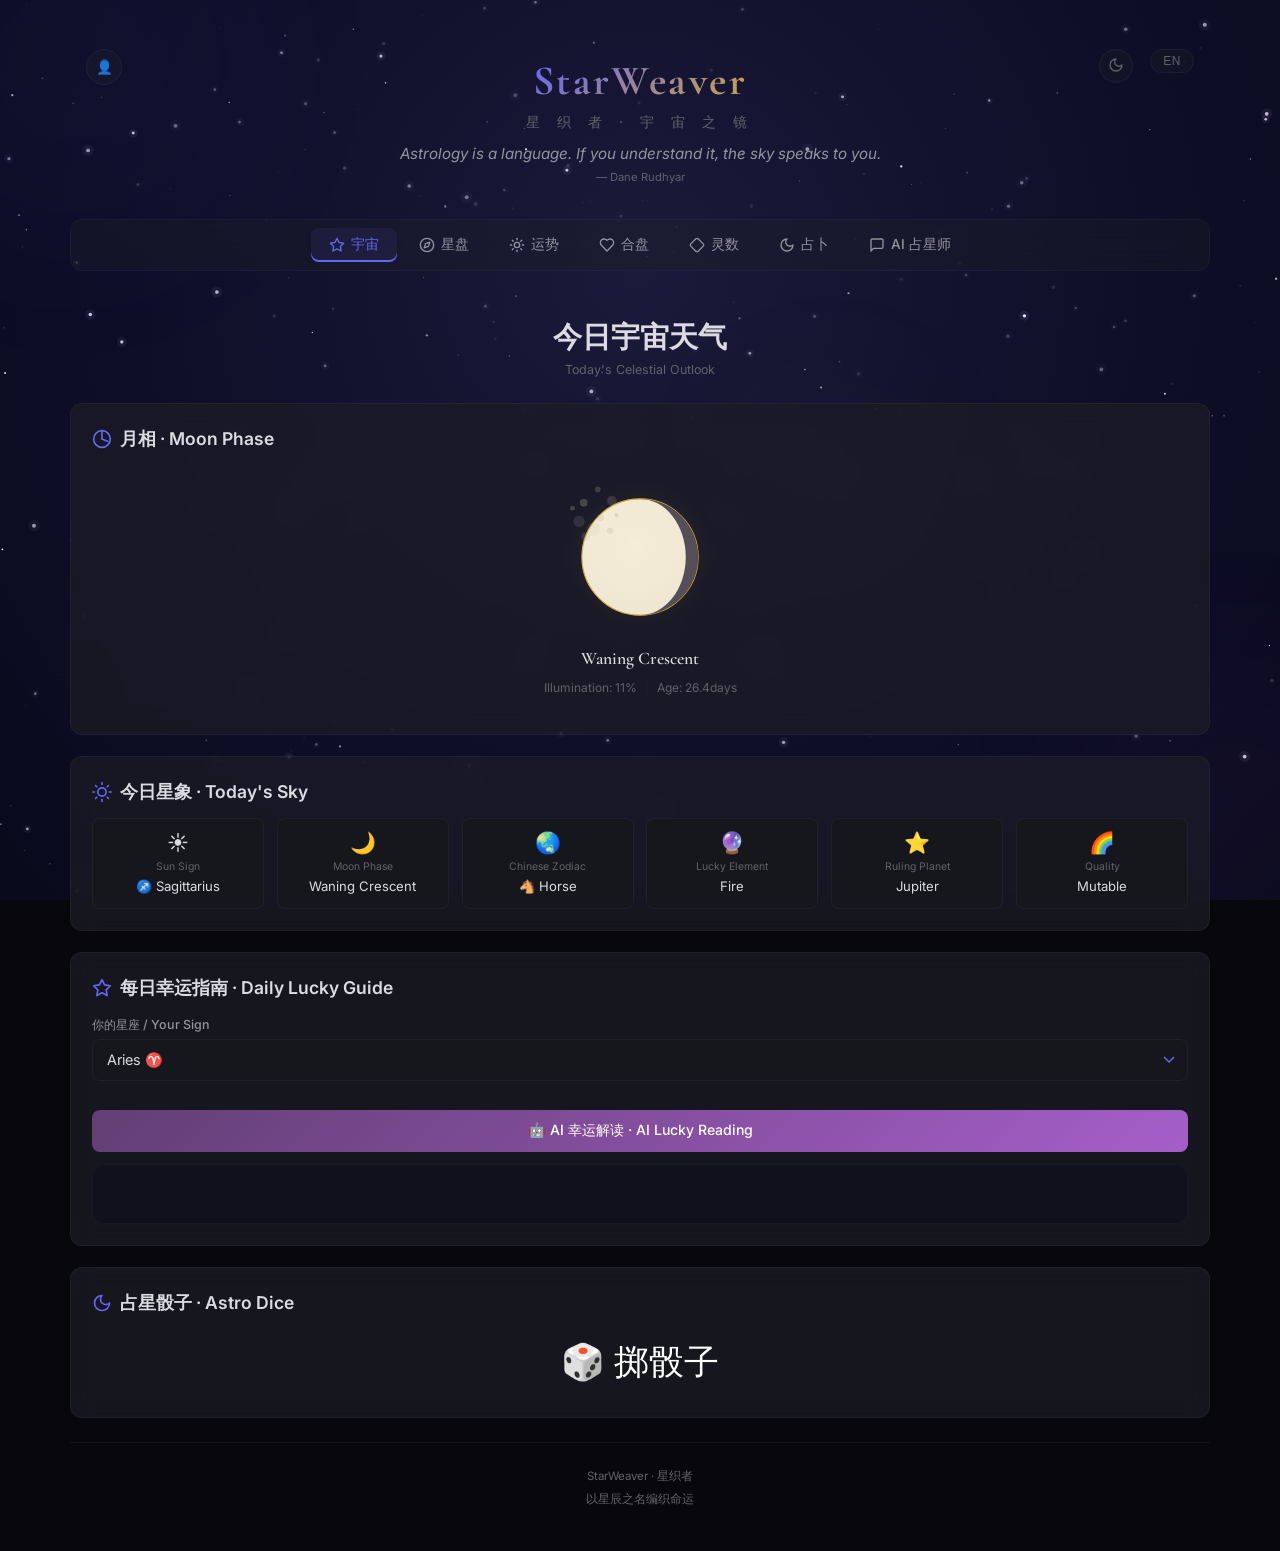
==== commit 32d04272: "feat: CC 多项优化 — API/UI/样式" ====
--- a/index.html
+++ b/index.html
@@ -254,6 +254,7 @@
         <div class="chart-controls" style="display:none;">
           <button class="btn btn-purple" id="btn-ai-reading" onclick="App.generateAIReading()">AI 解读 · AI Reading</button>
         </div>
+        <div class="reading-output" id="ai-reading-output" style="margin-top:0.8rem;display:none;"></div>
       </div>
 
       <div class="card" id="chart-reading-card" style="display:none;">
@@ -262,7 +263,6 @@
           星盘概览 · Chart Overview
         </div>
         <div class="reading-output" id="chart-reading-text"></div>
-        <div class="reading-output" id="ai-reading-output"></div>
         <button class="share-btn" id="share-chart-btn" style="display:none;" aria-label="Share">
           <svg width="14" height="14" viewBox="0 0 24 24" fill="none" stroke="currentColor" stroke-width="2" stroke-linecap="round" stroke-linejoin="round"><path d="M4 12v8a2 2 0 0 0 2 2h12a2 2 0 0 0 2-2v-8"/><polyline points="16 6 12 2 8 6"/><line x1="12" y1="2" x2="12" y2="15"/></svg>
           分享
@@ -702,7 +702,12 @@
           <form id="chat-form" class="ai-chat-input-area">
             <input class="form-input" id="chat-input" type="text"
               placeholder="Ask the stars anything... / 向星辰提问...">
-            <button type="submit" class="btn btn-primary">Send</button>
+            <button type="submit" class="btn btn-primary chat-send-btn" aria-label="Send">
+              <span class="send-text">Send</span>
+              <span class="send-icon">
+                <svg width="18" height="18" viewBox="0 0 24 24" fill="none" stroke="currentColor" stroke-width="2" stroke-linecap="round" stroke-linejoin="round"><line x1="22" y1="2" x2="11" y2="13"/><polygon points="22 2 15 22 11 13 2 9 22 2"/></svg>
+              </span>
+            </button>
           </form>
         </div>
       </div>
@@ -766,6 +771,7 @@
         <div id="auth-verify-view" style="display:none;">
           <h2 class="modal-title">Verify Email · 验证邮箱</h2>
           <p class="modal-subtitle">Enter the 6-digit code sent to <strong id="verify-email-display"></strong></p>
+          <div id="verify-code-hint" style="text-align:center;margin-bottom:0.8rem;font-size:0.9rem;color:var(--text-secondary);"></div>
           <form id="verify-form">
             <div class="form-group">
               <label class="form-label">Verification Code / 验证码</label>
@@ -787,15 +793,15 @@
           <div class="form-row" style="grid-template-columns:1fr 1fr 1fr;">
             <div class="form-group">
               <label class="form-label">Year / 年</label>
-              <select class="form-select" id="auth-year"></select>
+              <select class="form-select" id="auth-login-year"></select>
             </div>
             <div class="form-group">
               <label class="form-label">Month / 月</label>
-              <select class="form-select" id="auth-month"></select>
+              <select class="form-select" id="auth-login-month"></select>
             </div>
             <div class="form-group">
               <label class="form-label">Day / 日</label>
-              <select class="form-select" id="auth-day"></select>
+              <select class="form-select" id="auth-login-day"></select>
             </div>
           </div>
           <button class="btn btn-purple" id="auth-update-profile-btn" style="margin-bottom:0.5rem;">Update Profile · 更新信息</button>
--- a/css/style.css
+++ b/css/style.css
@@ -969,24 +969,47 @@
 /* ===== 23. Moon Phase ===== */
 .moon-phase {
   text-align: center;
-  padding: 0.8rem;
+  padding: 1rem 0.8rem;
 }
 
 .moon-svg {
-  width: 90px; height: 90px;
-  margin: 0 auto 0.6rem;
+  width: 130px; height: 130px;
+  margin: 0 auto 0.8rem;
+  display: flex;
+  align-items: center;
+  justify-content: center;
+}
+
+.moon-svg svg {
+  width: 100%;
+  height: 100%;
 }
 
 .moon-name {
-  font-size: 1rem;
+  font-size: 1.1rem;
   color: var(--text-primary);
-  margin-bottom: 0.15rem;
+  margin-bottom: 0.3rem;
   font-family: var(--font-heading);
-}
-
-.moon-date {
+  font-weight: 600;
+}
+
+.moon-info {
+  display: flex;
+  align-items: center;
+  justify-content: center;
+  gap: 0.5rem;
+  flex-wrap: wrap;
+}
+
+.moon-info-item {
   font-size: 0.75rem;
   color: var(--text-muted);
+  white-space: nowrap;
+}
+
+.moon-info-sep {
+  color: var(--border);
+  font-size: 0.7rem;
 }
 
 /* ===== 24. Cosmic Weather ===== */
@@ -1391,8 +1414,16 @@
   gap: 0.5rem;
 }
 
-.ai-chat-input-area .form-input { flex: 1; min-height: 42px; }
-.ai-chat-input-area .btn { flex-shrink: 0; padding: 10px 18px; }
+.ai-chat-input-area .form-input { flex: 1; min-height: 42px; min-width: 0; }
+.ai-chat-input-area .btn { flex-shrink: 0; }
+
+/* Chat send button — compact on mobile */
+.chat-send-btn {
+  padding: 10px 14px;
+}
+
+.chat-send-btn .send-icon { display: none; }
+.chat-send-btn .send-text { display: inline; }
 
 .typing-cursor::after {
   content: '|';
@@ -2126,7 +2157,7 @@
 
   .chart-container { max-width: 450px; }
 
-  .moon-svg { width: 110px; height: 110px; }
+  .moon-svg { width: 150px; height: 150px; }
 
   .fortune-btn { width: 72px; height: 72px; font-size: 2.5rem; }
   .fortune-btn:hover { transform: scale(1.08); box-shadow: 0 0 24px var(--primary-glow); }
@@ -2190,8 +2221,30 @@
   .ai-chat-input-area { width: 100%; }
   .ai-chat-input-area .btn { white-space: nowrap; }
 
-  .bottom-nav { overflow-x: auto; -webkit-overflow-scrolling: touch; justify-content: flex-start; gap: 2px; padding-left: 4px; padding-right: 4px; }
-  .bottom-nav-item { flex: 0 0 auto; }
+  /* Chat send button — icon only on mobile */
+  .chat-send-btn {
+    padding: 10px 12px;
+    min-width: 42px;
+  }
+  .chat-send-btn .send-text { display: none; }
+  .chat-send-btn .send-icon { display: inline-flex; align-items: center; }
+
+  /* Bottom nav — distribute evenly, no scroll */
+  .bottom-nav {
+    justify-content: space-evenly;
+    overflow-x: visible;
+    padding-left: 2px;
+    padding-right: 2px;
+    gap: 0;
+  }
+  .bottom-nav-item {
+    flex: 1;
+    min-width: 0;
+    max-width: 56px;
+    padding: 4px 2px;
+  }
+  .bottom-nav-item .nav-icon { width: 18px; height: 18px; }
+  .bottom-nav-item .nav-label { font-size: 0.52rem; }
 }
 
 /* ===== 40. Very Small Screens (≤ 375px) ===== */
@@ -2238,6 +2291,9 @@
   .tarot-card .card-meaning { font-size: 0.55rem; }
 
   .usage-counter { font-size: 0.58rem; padding: 2px 7px; }
+
+  .moon-svg { width: 110px; height: 110px; }
+  .moon-name { font-size: 0.95rem; }
 }
 
 /* ===== 41. Verification Code Input ===== */
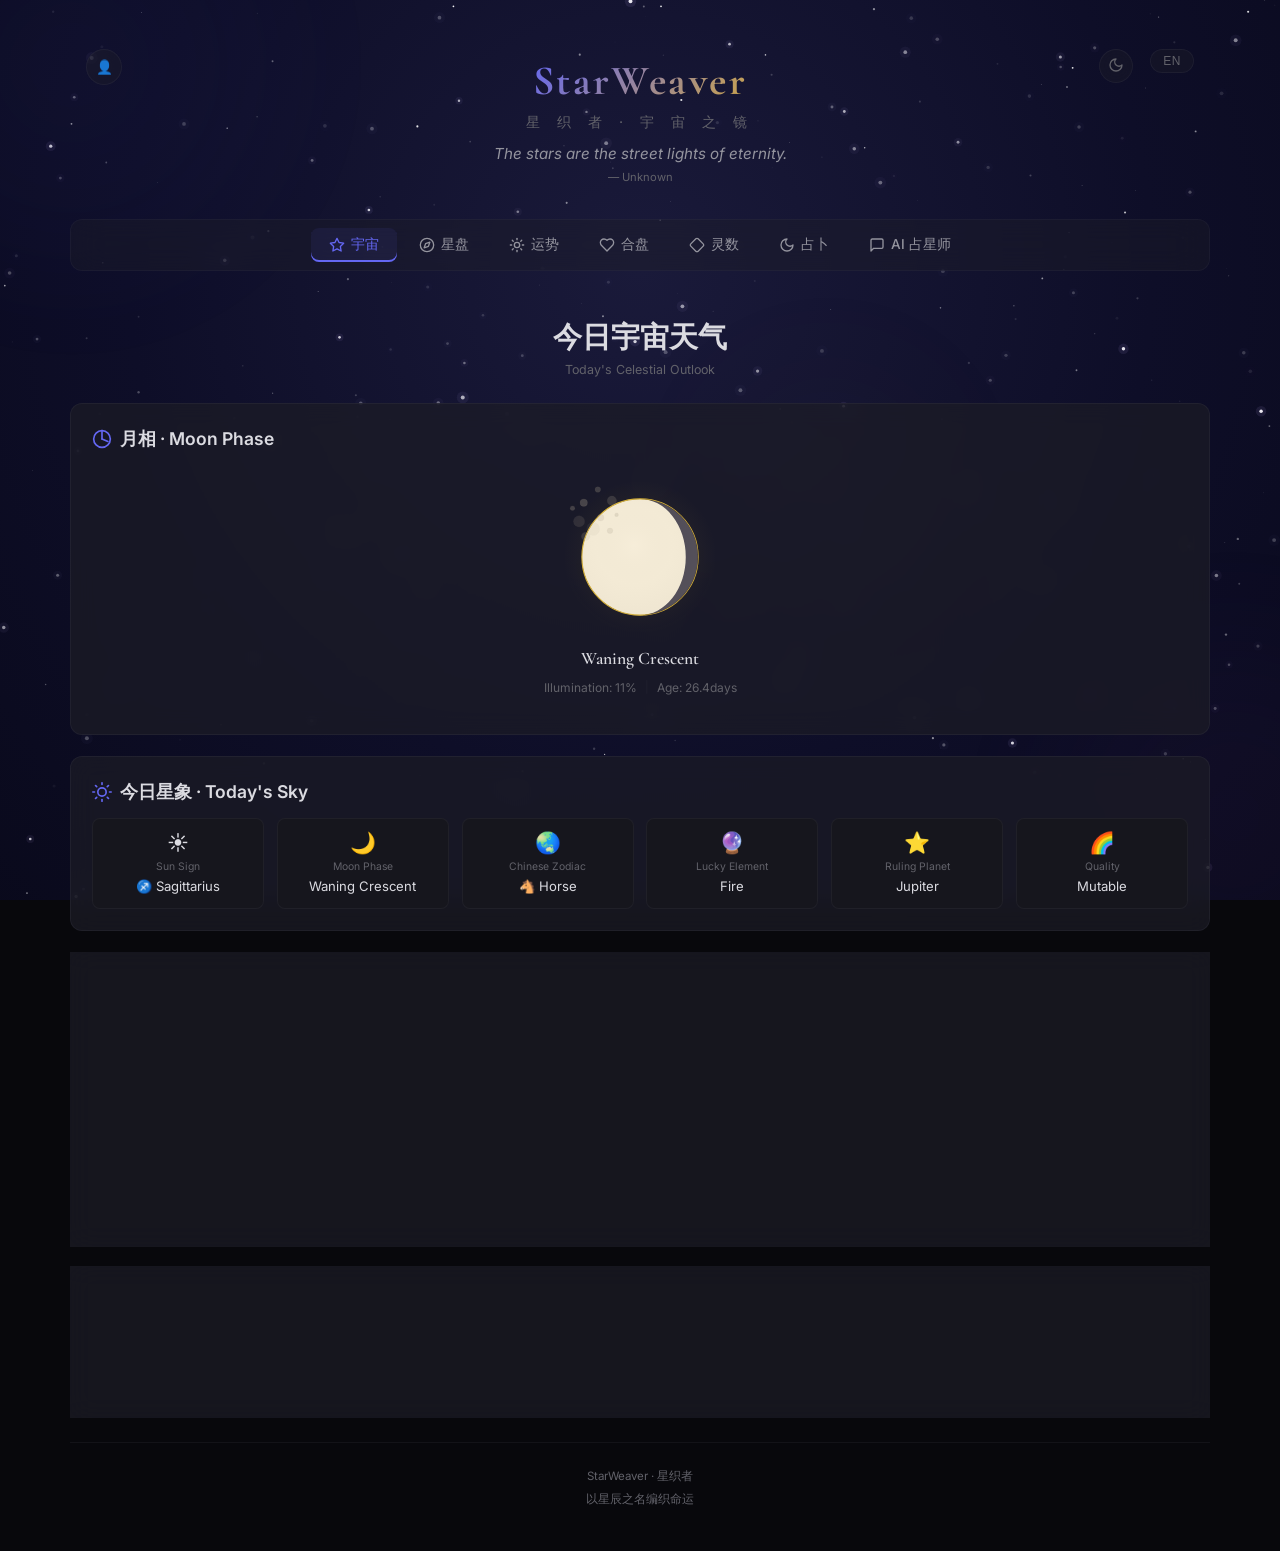
==== commit 9f99be4a: "feat: 注册流程离线兜底 — 邮件API不可用时自动回退本地验证码" ====
--- a/index.html
+++ b/index.html
@@ -739,6 +739,7 @@
         <div id="auth-register-view">
           <h2 class="modal-title">Join StarWeaver · 加入星织者</h2>
           <p class="modal-subtitle">Register to unlock AI readings · 注册以使用 AI 解读</p>
+          <div id="auth-register-error" class="auth-error-msg" style="display:none;"></div>
           <form id="auth-form">
             <div class="form-group">
               <label class="form-label">Name / 昵称 <span style="color:var(--primary);">*</span></label>
--- a/css/style.css
+++ b/css/style.css
@@ -1751,6 +1751,18 @@
 }
 
 /* Auth */
+.auth-error-msg {
+  background: var(--red-subtle);
+  border: 1px solid hsla(0 75% 55% / 0.2);
+  color: var(--red);
+  padding: 0.5rem 0.8rem;
+  border-radius: var(--radius-sm);
+  font-size: 0.82rem;
+  margin-bottom: 0.7rem;
+  text-align: center;
+  line-height: 1.4;
+}
+
 .auth-toggle-text {
   text-align: center;
   margin-top: 0.8rem;
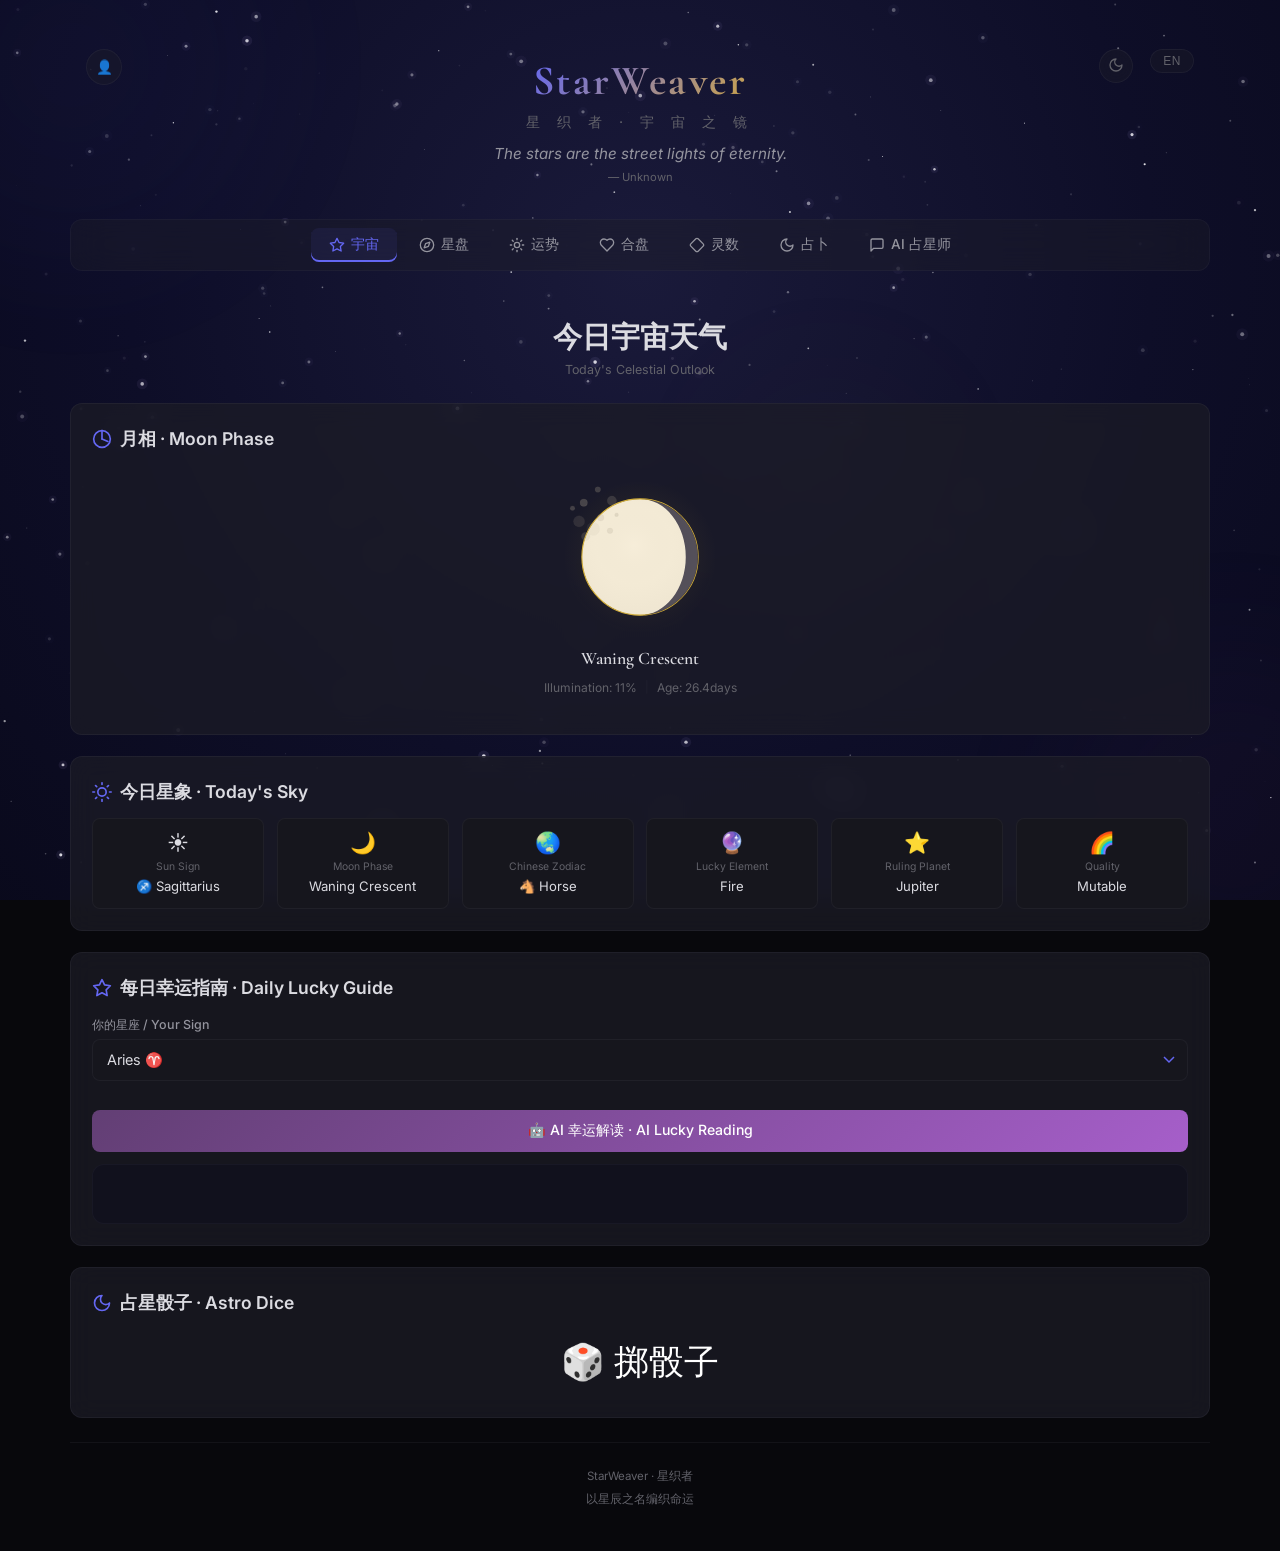
==== commit 9b917af3: "feat: 大版本 — 注册登录优化 + AI对话增强 + CSS重构" ====
--- a/index.html
+++ b/index.html
@@ -788,29 +788,22 @@
         <div id="auth-login-view" style="display:none;">
           <h2 class="modal-title">Welcome Back · 欢迎回来</h2>
           <p class="modal-subtitle" id="auth-login-greeting">Continue your cosmic journey</p>
-          <div class="form-group">
-            <label class="form-label">Update Profile (optional) / 更新信息（可选）</label>
-          </div>
-          <div class="form-row" style="grid-template-columns:1fr 1fr 1fr;">
-            <div class="form-group">
-              <label class="form-label">Year / 年</label>
-              <select class="form-select" id="auth-login-year"></select>
-            </div>
-            <div class="form-group">
-              <label class="form-label">Month / 月</label>
-              <select class="form-select" id="auth-login-month"></select>
-            </div>
-            <div class="form-group">
-              <label class="form-label">Day / 日</label>
-              <select class="form-select" id="auth-login-day"></select>
-            </div>
-          </div>
-          <button class="btn btn-purple" id="auth-update-profile-btn" style="margin-bottom:0.5rem;">Update Profile · 更新信息</button>
-          <button class="btn btn-primary" id="auth-continue-btn">Continue · 继续</button>
+          <div id="auth-login-error" class="auth-error-msg" style="display:none;"></div>
+          <form id="auth-login-form">
+            <div class="form-group">
+              <label class="form-label">Name / 用户名</label>
+              <input class="form-input" id="auth-login-name" type="text" placeholder="Your name / 你的名字" autocomplete="name">
+            </div>
+            <div class="form-group">
+              <label class="form-label">Email / 邮箱</label>
+              <input class="form-input" id="auth-login-email" type="email" placeholder="email@example.com" autocomplete="email">
+            </div>
+            <button type="submit" class="btn btn-primary" id="auth-login-submit-btn">Login · 登录</button>
+          </form>
           <p class="auth-toggle-text">
             <a href="#" id="auth-toggle-register">New here? Register · 新用户？注册</a>
           </p>
-          <button class="btn btn-danger" id="auth-logout-btn" style="margin-top:0.8rem;">Logout · 退出</button>
+          <button class="btn btn-danger" id="auth-logout-btn" style="margin-top:0.8rem;width:100%;">Logout · 退出</button>
         </div>
       </div>
     </div>
--- a/css/style.css
+++ b/css/style.css
@@ -781,10 +781,90 @@
   padding: 1rem;
   margin-top: 0.7rem;
   min-height: 60px;
-  line-height: 1.7;
+  line-height: 1.8;
   color: var(--text-secondary);
   font-size: 0.88rem;
-  white-space: pre-wrap;
+}
+
+.reading-output p {
+  margin-bottom: 0.6rem;
+}
+
+.reading-output h1, .reading-output h2, .reading-output h3, .reading-output h4 {
+  color: var(--text-primary);
+  font-family: var(--font-heading);
+  margin: 0.8rem 0 0.4rem;
+}
+
+.reading-output h1 { font-size: 1.3rem; border-bottom: 1px solid var(--border); padding-bottom: 0.3rem; }
+.reading-output h2 { font-size: 1.15rem; }
+.reading-output h3 { font-size: 1.05rem; color: var(--gold); }
+.reading-output h4 { font-size: 0.95rem; color: var(--primary); }
+
+.reading-output strong { color: var(--text-primary); }
+.reading-output em { color: var(--gold); }
+
+.reading-output ul, .reading-output ol {
+  padding-left: 1.2rem;
+  margin: 0.4rem 0;
+}
+
+.reading-output li {
+  margin-bottom: 0.2rem;
+  line-height: 1.6;
+}
+
+.reading-output li::marker { color: var(--primary); }
+
+.reading-output code {
+  background: var(--primary-subtle);
+  padding: 2px 6px;
+  border-radius: 4px;
+  font-size: 0.85em;
+  font-family: 'SF Mono', 'Fira Code', monospace;
+  color: var(--primary);
+}
+
+.reading-output pre {
+  background: var(--bg-deep);
+  border: 1px solid var(--border);
+  border-radius: var(--radius-sm);
+  padding: 0.8rem;
+  overflow-x: auto;
+  margin: 0.6rem 0;
+  font-size: 0.82rem;
+  line-height: 1.5;
+}
+
+.reading-output pre code {
+  background: none;
+  padding: 0;
+  color: var(--text-secondary);
+}
+
+.reading-output a {
+  color: var(--primary);
+  text-decoration: underline;
+  text-underline-offset: 2px;
+}
+
+.reading-output hr {
+  border: none;
+  border-top: 1px solid var(--border);
+  margin: 0.8rem 0;
+}
+
+.reading-output del {
+  color: var(--text-muted);
+  text-decoration: line-through;
+}
+
+.reading-output blockquote {
+  border-left: 3px solid var(--primary);
+  padding-left: 0.8rem;
+  margin: 0.5rem 0;
+  color: var(--text-secondary);
+  font-style: italic;
 }
 
 .reading-output.loading {
@@ -936,6 +1016,171 @@
   justify-content: center;
   gap: 0.7rem;
   margin-top: 0.7rem;
+}
+
+/* Chart Reading — refined layout */
+.chart-reading-title {
+  text-align: center;
+  font-size: 1.1rem;
+  color: var(--gold);
+  font-family: var(--font-heading);
+  font-weight: 600;
+  margin-bottom: 1rem;
+  letter-spacing: 0.04em;
+}
+
+.chart-pillars {
+  display: grid;
+  grid-template-columns: repeat(3, 1fr);
+  gap: 0.6rem;
+  margin-bottom: 1.2rem;
+}
+
+.chart-pillar {
+  text-align: center;
+  background: var(--bg-elevated);
+  border: 1px solid var(--border);
+  border-radius: var(--radius-sm);
+  padding: 0.7rem 0.4rem;
+}
+
+.chart-pillar-icon {
+  font-size: 1.6rem;
+  margin-bottom: 0.2rem;
+  line-height: 1.2;
+}
+
+.chart-pillar-label {
+  font-size: 0.6rem;
+  color: var(--text-muted);
+  text-transform: uppercase;
+  letter-spacing: 0.06em;
+  margin-bottom: 0.15rem;
+}
+
+.chart-pillar-value {
+  font-size: 0.78rem;
+  font-weight: 600;
+  color: var(--text-primary);
+  margin-bottom: 0.1rem;
+}
+
+.chart-pillar-desc {
+  font-size: 0.6rem;
+  color: var(--text-muted);
+}
+
+.chart-section {
+  margin-bottom: 1rem;
+}
+
+.chart-section-title {
+  font-size: 0.82rem;
+  color: var(--text-primary);
+  font-weight: 600;
+  margin-bottom: 0.5rem;
+  display: flex;
+  align-items: center;
+  gap: 6px;
+}
+
+.chart-section-title svg {
+  color: var(--primary);
+  flex-shrink: 0;
+}
+
+.chart-planets-grid {
+  display: grid;
+  grid-template-columns: repeat(2, 1fr);
+  gap: 0.4rem;
+}
+
+.chart-planet-item {
+  display: flex;
+  align-items: center;
+  gap: 0.4rem;
+  padding: 0.4rem 0.6rem;
+  background: var(--bg-elevated);
+  border: 1px solid var(--border);
+  border-radius: var(--radius-sm);
+  font-size: 0.78rem;
+}
+
+.chart-planet-symbol {
+  font-size: 1rem;
+  width: 20px;
+  text-align: center;
+  flex-shrink: 0;
+}
+
+.chart-planet-name {
+  font-weight: 600;
+  color: var(--text-primary);
+  min-width: 48px;
+}
+
+.chart-planet-sign {
+  color: var(--text-secondary);
+  flex: 1;
+}
+
+.chart-planet-house {
+  color: var(--primary);
+  font-size: 0.7rem;
+  font-weight: 500;
+  white-space: nowrap;
+}
+
+.chart-aspects-grid {
+  display: grid;
+  grid-template-columns: repeat(2, 1fr);
+  gap: 0.35rem;
+}
+
+.chart-aspect-item {
+  display: flex;
+  align-items: center;
+  gap: 0.35rem;
+  padding: 0.35rem 0.5rem;
+  background: var(--bg-elevated);
+  border: 1px solid var(--border);
+  border-radius: var(--radius-sm);
+  font-size: 0.75rem;
+  flex-wrap: wrap;
+}
+
+.chart-aspect-icon {
+  font-size: 1rem;
+  width: 18px;
+  text-align: center;
+  flex-shrink: 0;
+}
+
+.chart-aspect-planets {
+  color: var(--text-secondary);
+  font-size: 0.72rem;
+}
+
+.chart-aspect-name {
+  font-weight: 600;
+  font-size: 0.7rem;
+  margin-left: auto;
+}
+
+.chart-aspect-orb {
+  color: var(--text-muted);
+  font-size: 0.65rem;
+}
+
+.chart-meta {
+  text-align: center;
+  padding: 0.5rem;
+  color: var(--text-secondary);
+  font-size: 0.78rem;
+}
+
+.chart-meta strong {
+  color: var(--gold);
 }
 
 /* ===== 22. Compatibility ===== */
@@ -2257,6 +2502,12 @@
   }
   .bottom-nav-item .nav-icon { width: 18px; height: 18px; }
   .bottom-nav-item .nav-label { font-size: 0.52rem; }
+
+  .chart-planets-grid { grid-template-columns: 1fr 1fr; }
+  .chart-aspects-grid { grid-template-columns: 1fr; }
+  .chart-planet-item { font-size: 0.72rem; padding: 0.35rem 0.5rem; }
+  .chart-pillar-icon { font-size: 1.3rem; }
+  .chart-pillar-value { font-size: 0.7rem; }
 }
 
 /* ===== 40. Very Small Screens (≤ 375px) ===== */
